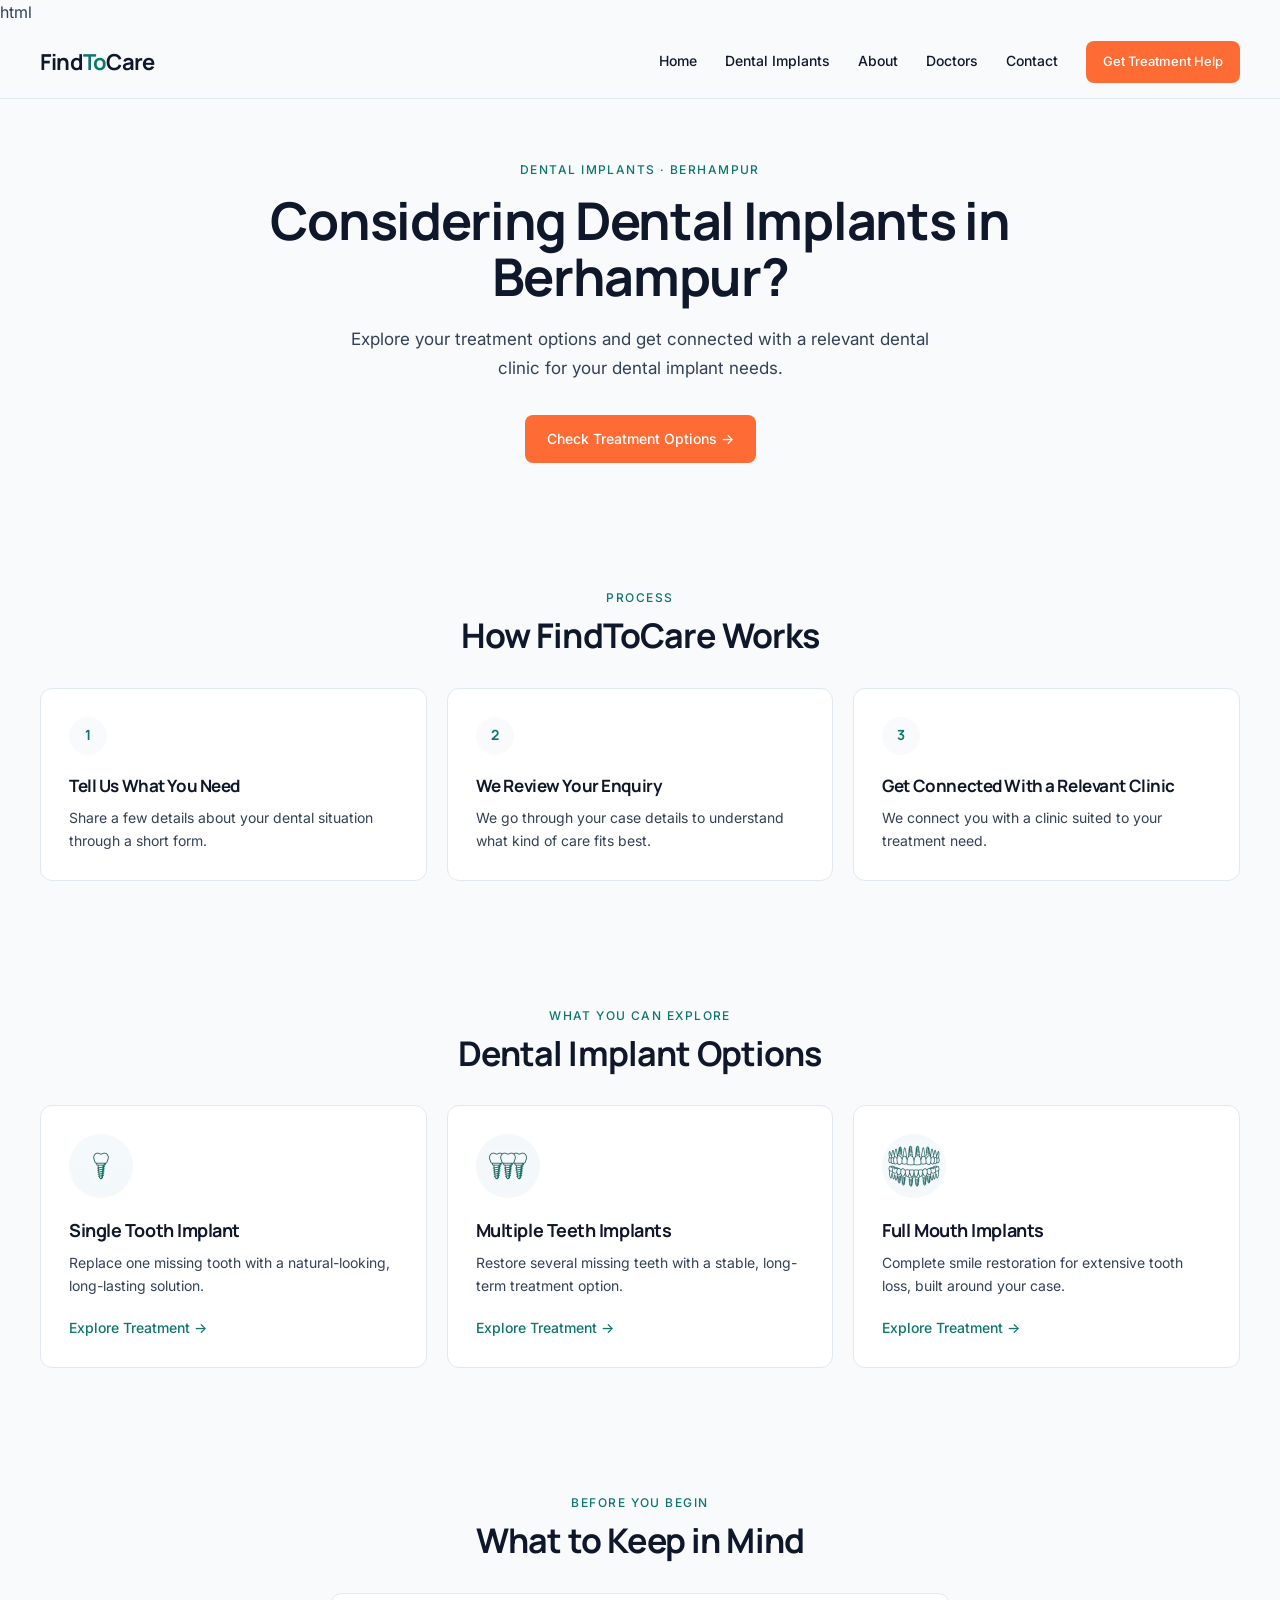
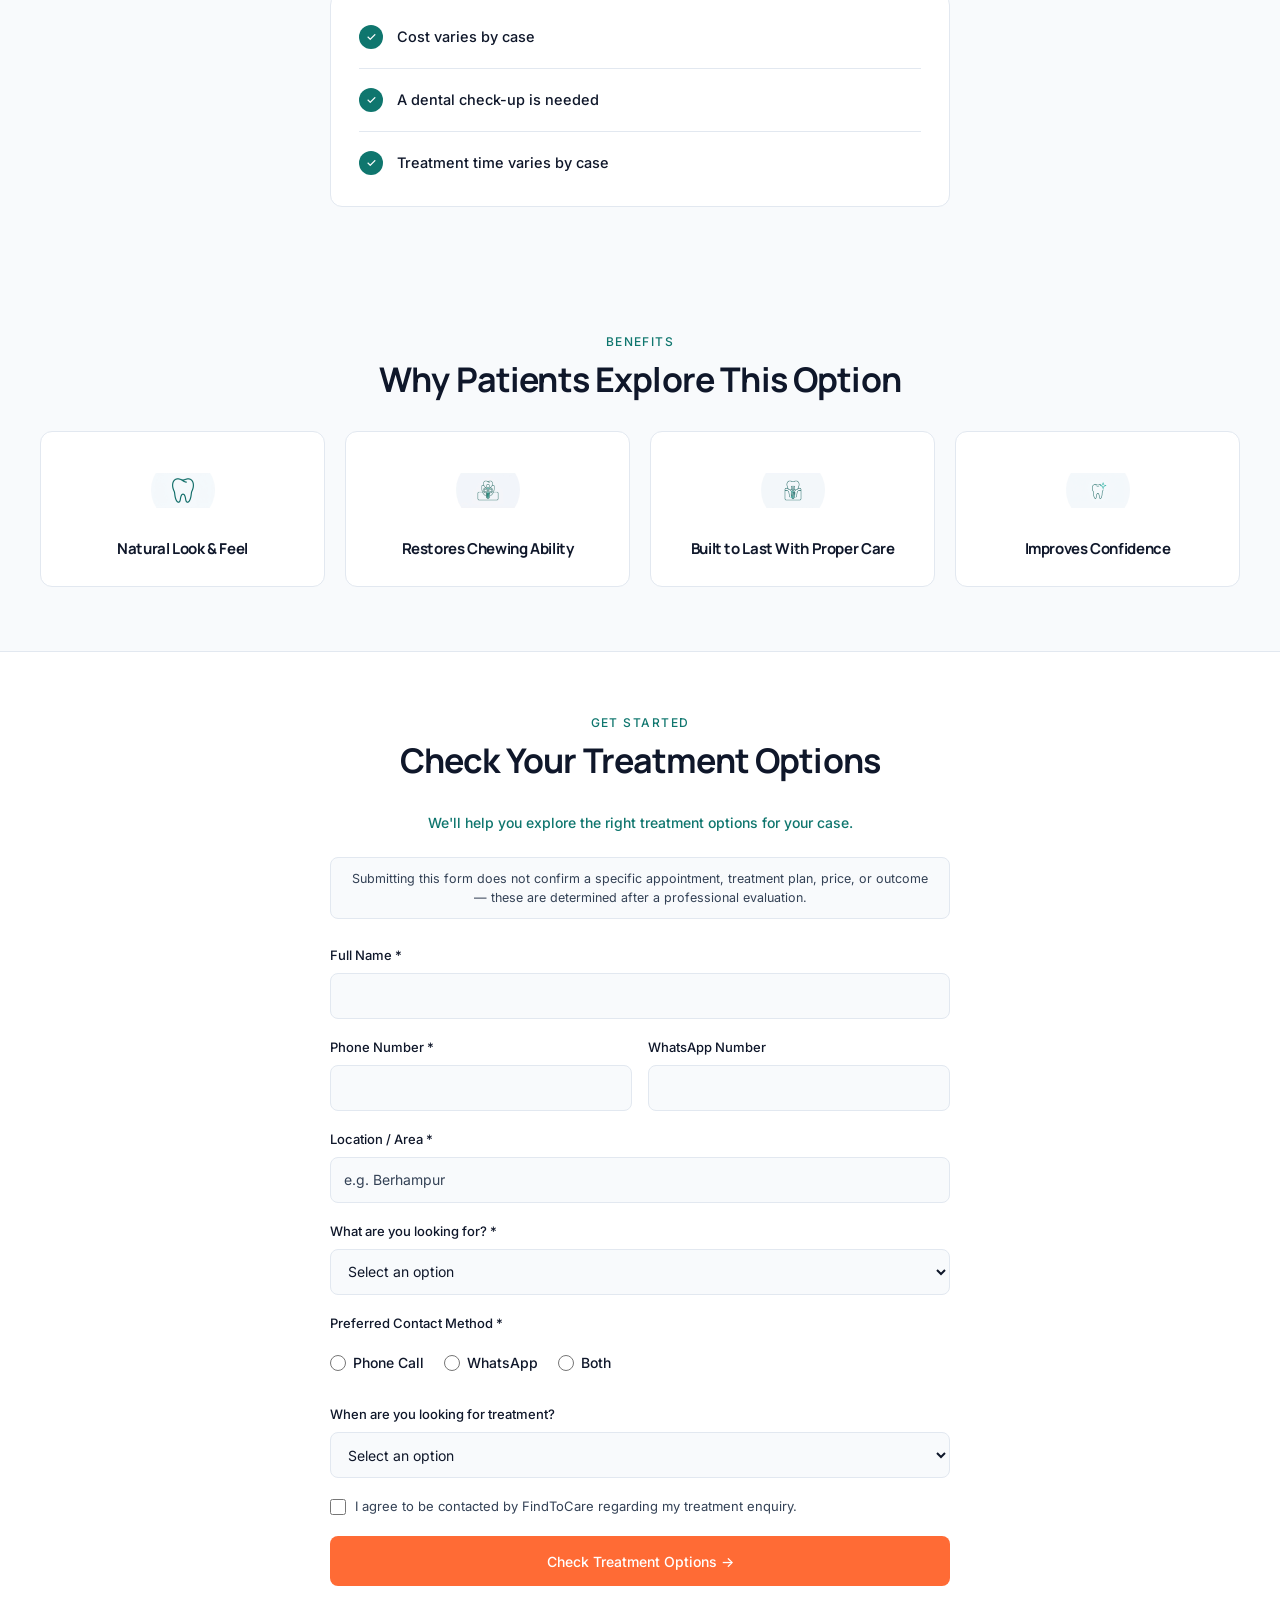
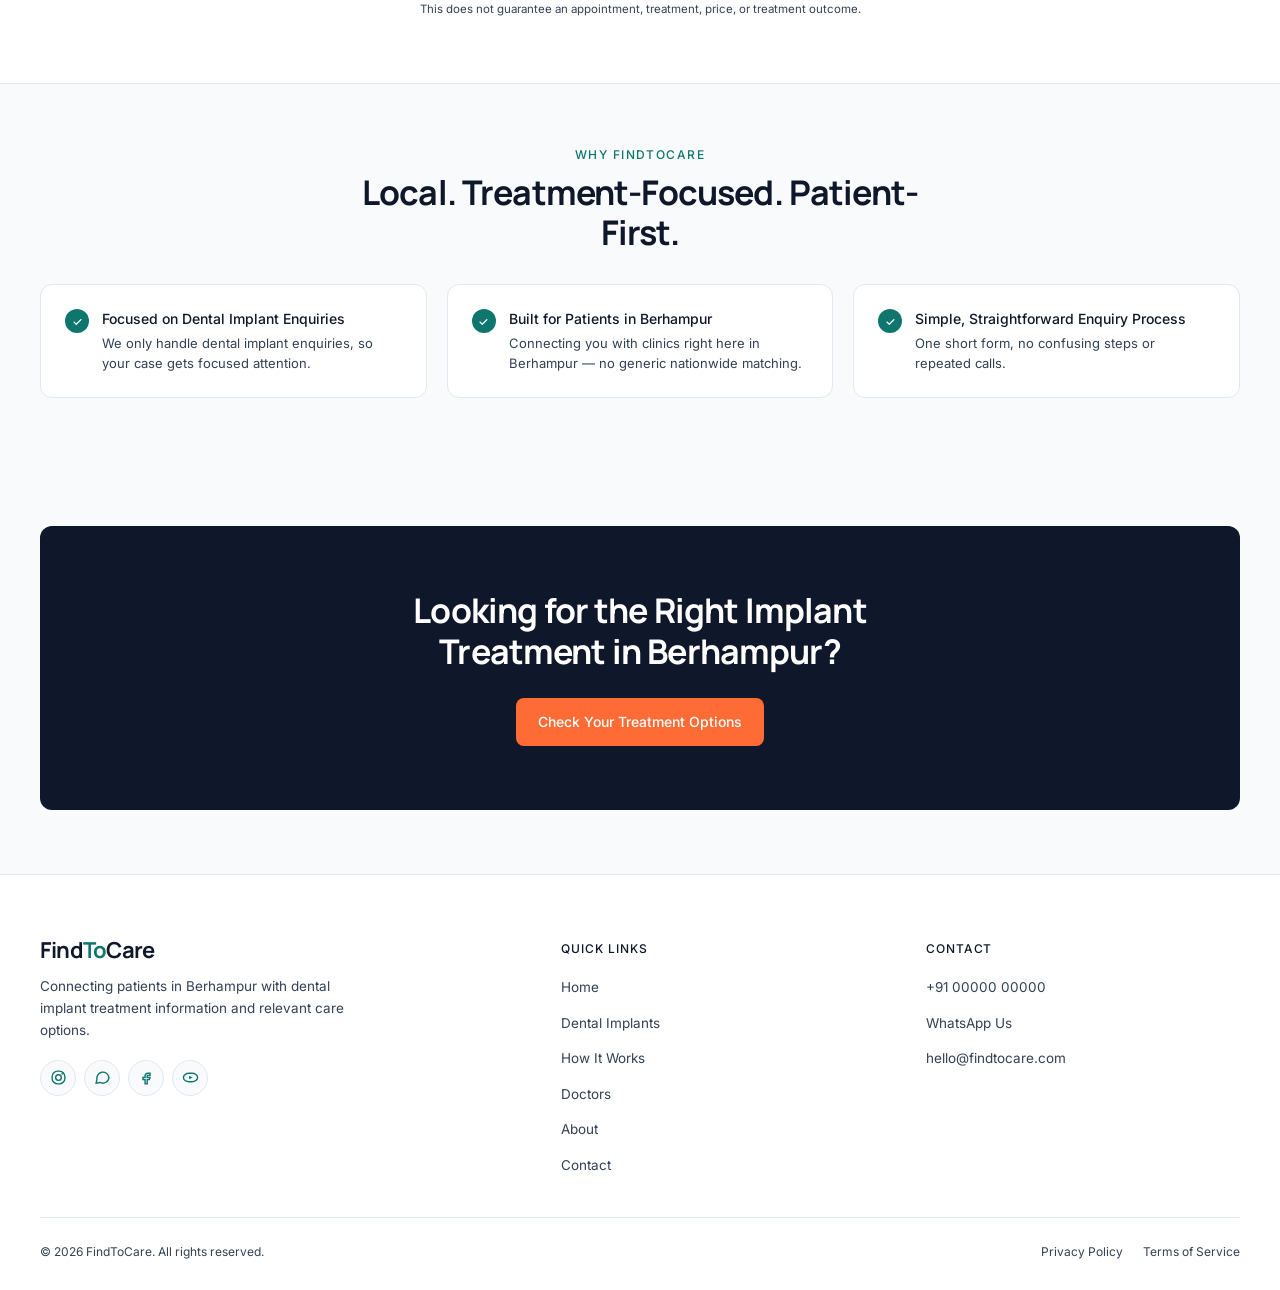
==== index.html @ 29effb02 "Update index.html" ====
html
<!DOCTYPE html>
<html lang="en">

<head>
  <meta charset="UTF-8">
  <meta name="viewport" content="width=device-width, initial-scale=1.0">

  <title>FindToCare — Dental Implants in Berhampur</title>

  <meta
    name="description"
    content="Explore dental implant treatment options in Berhampur and get connected with relevant dental care options."
  >

  <link rel="preconnect" href="https://fonts.googleapis.com">
  <link rel="preconnect" href="https://fonts.gstatic.com" crossorigin>

  <link
    href="https://fonts.googleapis.com/css2?family=Manrope:wght@700&family=Inter:wght@400;500&display=swap"
    rel="stylesheet"
  >

  <style>
    /* =========================================================
       FINDTOCARE DESIGN SYSTEM
    ========================================================= */

    :root {
      --brand: #0F766E;
      --navy: #0F172A;
      --bg: #F8FAFC;
      --body: #334155;
      --cta: #FF6B35;
      --cta-dark: #E2551F;
      --accent: #14B8A6;
      --white: #FFFFFF;
      --border: #E2E8F0;

      --font-display: "Manrope", sans-serif;
      --font-body: "Inter", sans-serif;

      --container: 1200px;
      --section-space: 64px;

      --radius-sm: 8px;
      --radius-md: 12px;
    }


    /* =========================================================
       RESET
    ========================================================= */

    *,
    *::before,
    *::after {
      box-sizing: border-box;
      margin: 0;
      padding: 0;
    }

    html {
      scroll-behavior: smooth;
    }

    body {
      min-width: 320px;
      max-width: 100%;
      overflow-x: hidden;

      font-family: var(--font-body);
      font-size: 16px;
      font-weight: 400;
      line-height: 1.6;

      color: var(--body);
      background: var(--bg);

      -webkit-font-smoothing: antialiased;
      text-rendering: optimizeLegibility;
    }

    a {
      color: inherit;
      text-decoration: none;
    }

    button,
    input,
    select {
      font-family: var(--font-body);
    }

    button {
      cursor: pointer;
    }

    img,
    svg {
      display: block;
      max-width: 100%;
    }

    ul {
      list-style: none;
    }


    /* =========================================================
       GLOBAL CONTAINER
    ========================================================= */

    .container {
      width: min(calc(100% - 64px), var(--container));
      margin-inline: auto;
    }


    /* =========================================================
       TYPOGRAPHY
    ========================================================= */

    h1,
    h2,
    h3 {
      font-family: var(--font-display);
      color: var(--navy);
      font-weight: 700;
      letter-spacing: -0.025em;
    }

    h1,
    h2,
    h3,
    p {
      overflow-wrap: break-word;
    }

    .eyebrow {
      display: inline-flex;
      align-items: center;

      font-family: var(--font-body);
      font-size: 12px;
      font-weight: 500;
      line-height: 1.2;

      letter-spacing: 0.12em;
      text-transform: uppercase;

      color: var(--brand);
    }


    /* =========================================================
       BUTTON SYSTEM
    ========================================================= */

    .btn {
      min-height: 48px;

      display: inline-flex;
      align-items: center;
      justify-content: center;
      gap: 8px;

      padding: 0 22px;

      border: 0;
      border-radius: var(--radius-sm);

      color: var(--white);
      background: var(--cta);

      font-family: var(--font-body);
      font-size: 14px;
      font-weight: 500;

      white-space: nowrap;

      transition:
        background-color 0.2s ease,
        transform 0.2s ease;
    }

    .btn-cta {
      color: var(--white);
      background: var(--cta);
    }

    .btn-cta:hover {
      background: var(--cta-dark);
      transform: translateY(-1px);
    }

    .btn-cta:active {
      transform: translateY(0);
    }


    /* =========================================================
       HEADER
    ========================================================= */

    header {
      position: sticky;
      top: 0;
      z-index: 1000;

      background: var(--bg);

      border-bottom: 1px solid var(--border);
    }

    .nav-wrap {
      min-height: 72px;

      display: flex;
      align-items: center;
      justify-content: space-between;
      gap: 28px;
    }


    /* LOGO */

    .logo {
      flex-shrink: 0;

      font-family: var(--font-display);
      font-size: 22px;
      font-weight: 700;
      line-height: 1;

      letter-spacing: -0.035em;
    }

    .logo .find,
    .logo .care {
      color: var(--navy);
    }

    .logo .to {
      color: var(--brand);
    }


    /* DESKTOP NAV */

    .nav-links {
      display: flex;
      align-items: center;
      justify-content: center;
      gap: 28px;

      margin-left: auto;
    }

    .nav-links a {
      position: relative;

      padding: 8px 0;

      color: var(--navy);

      font-size: 14px;
      font-weight: 500;

      transition:
        color 0.2s ease,
        opacity 0.2s ease;
    }

    .nav-links a::after {
      content: "";

      position: absolute;
      left: 0;
      bottom: 2px;

      width: 100%;
      height: 2px;

      background: var(--brand);

      transform: scaleX(0);
      transform-origin: center;

      transition: transform 0.2s ease;
    }

    .nav-links a:hover {
      color: var(--brand);
    }

    .nav-links a:hover::after {
      transform: scaleX(1);
    }


    /* HEADER CTA */

    .nav-cta {
      display: flex;
      align-items: center;
      gap: 10px;

      flex-shrink: 0;
    }

    .nav-cta .btn {
      min-height: 42px;
      padding-inline: 17px;

      font-size: 13px;
    }


    /* HAMBURGER */

    .hamburger {
      display: none;

      width: 42px;
      height: 42px;

      align-items: center;
      justify-content: center;
      flex-direction: column;
      gap: 5px;

      border: 1px solid var(--border);
      border-radius: var(--radius-sm);

      background: var(--white);
    }

    .hamburger span {
      width: 19px;
      height: 2px;

      background: var(--navy);

      transition:
        transform 0.2s ease,
        opacity 0.2s ease;
    }

    .hamburger.active span:nth-child(1) {
      transform: translateY(7px) rotate(45deg);
    }

    .hamburger.active span:nth-child(2) {
      opacity: 0;
    }

    .hamburger.active span:nth-child(3) {
      transform: translateY(-7px) rotate(-45deg);
    }


    /* MOBILE MENU */

    .mobile-menu {
      display: none;

      border-top: 1px solid var(--border);

      background: var(--bg);
    }

    .mobile-menu-inner {
      width: min(calc(100% - 32px), var(--container));
      margin-inline: auto;

      padding: 10px 0 18px;
    }

    .mobile-menu a {
      display: block;

      padding: 12px 0;

      color: var(--navy);

      font-size: 15px;
      font-weight: 500;
    }

    .mobile-menu a:hover {
      color: var(--brand);
    }

    .mobile-cta {
      margin-top: 8px;

      display: flex !important;
      align-items: center;
      justify-content: center;

      min-height: 46px;

      padding: 0 16px !important;

      border-radius: var(--radius-sm);

      color: var(--white) !important;
      background: var(--cta);
    }

    .mobile-menu.open {
      display: block;
    }


    /* =========================================================
       HERO
    ========================================================= */

    .hero {
      padding: 64px 0;

      text-align: center;
    }

    .hero-content {
      max-width: 760px;
      margin-inline: auto;
    }

    .hero-content h1 {
      max-width: 760px;
      margin: 16px auto 20px;

      font-size: clamp(36px, 5vw, 52px);
      line-height: 1.08;
    }

    .hero-content p {
      max-width: 610px;
      margin: 0 auto 32px;

      font-size: 17px;
      font-weight: 400;
      line-height: 1.7;

      color: var(--body);
    }

    .hero-actions {
      display: flex;
      align-items: center;
      justify-content: center;
    }


    /* =========================================================
       SECTIONS
    ========================================================= */

    section {
      padding: var(--section-space) 0;
    }

    .section-head {
      max-width: 620px;
      margin: 0 auto 32px;

      text-align: center;
    }

    .section-head h2 {
      margin-top: 10px;

      font-size: clamp(27px, 3vw, 34px);
      line-height: 1.18;
    }

    .section-head p {
      margin-top: 12px;

      font-size: 15.5px;
      font-weight: 400;
      color: var(--body);
    }


    /* =========================================================
       HOW IT WORKS
    ========================================================= */

    .steps {
      display: grid;
      grid-template-columns: repeat(3, minmax(0, 1fr));
      gap: 20px;
    }

    .step-card {
      min-width: 0;

      padding: 28px;

      background: var(--white);

      border: 1px solid var(--border);
      border-radius: var(--radius-md);
    }

    .step-num {
      width: 38px;
      height: 38px;

      display: flex;
      align-items: center;
      justify-content: center;

      margin-bottom: 20px;

      border-radius: 50%;

      color: var(--brand);
      background: var(--bg);

      font-family: var(--font-display);
      font-size: 14px;
      font-weight: 700;
    }

    .step-card h3 {
      margin-bottom: 8px;

      font-size: 17px;
      line-height: 1.35;
    }

    .step-card p {
      font-size: 14px;
      font-weight: 400;
      line-height: 1.65;
    }


    /* =========================================================
       DENTAL IMPLANT OPTIONS
       IMAGE ITSELF CONTAINS ITS OWN BACKGROUND
    ========================================================= */

    .cards {
      display: grid;
      grid-template-columns: repeat(3, minmax(0, 1fr));
      gap: 20px;
    }

    .card {
      min-width: 0;

      display: flex;
      flex-direction: column;

      padding: 28px;

      background: var(--white);

      border: 1px solid var(--border);
      border-radius: var(--radius-md);

      transition:
        border-color 0.2s ease,
        transform 0.2s ease;
    }

    .card:hover {
      border-color: var(--brand);
      transform: translateY(-2px);
    }

    .card-icon {
      width: 64px;
      height: 64px;

      display: flex;
      align-items: center;
      justify-content: flex-start;

      margin-bottom: 20px;

      background: transparent;
      border: 0;
      border-radius: 50%;
    }

    .card-icon img {
      width: 64px;
      height: 64px;

      object-fit: contain;
      border-radius: 50%;
    }

    .card h3 {
      margin-bottom: 8px;

      font-size: 18px;
      line-height: 1.35;
    }

    .card p {
      margin-bottom: 20px;

      font-size: 14px;
      font-weight: 400;
      line-height: 1.65;
    }

    .card a {
      margin-top: auto;

      display: inline-flex;
      align-items: center;
      gap: 6px;

      width: fit-content;

      color: var(--brand);

      font-size: 14px;
      font-weight: 500;
    }

    .card a:hover {
      text-decoration: underline;
      text-underline-offset: 3px;
    }


    /* =========================================================
       KEEP IN MIND
    ========================================================= */

    .keep-box {
      max-width: 620px;
      margin-inline: auto;

      padding: 12px 28px;

      background: var(--white);

      border: 1px solid var(--border);
      border-radius: var(--radius-md);
    }

    .keep-item {
      display: flex;
      align-items: center;
      gap: 14px;

      padding: 19px 0;

      border-bottom: 1px solid var(--border);
    }

    .keep-item:last-child {
      border-bottom: 0;
    }

    .keep-check {
      width: 24px;
      height: 24px;

      flex: 0 0 24px;

      display: flex;
      align-items: center;
      justify-content: center;

      border-radius: 50%;

      color: var(--white);
      background: var(--brand);

      font-size: 12px;
      font-weight: 500;
    }

    .keep-item p {
      color: var(--navy);

      font-size: 14.5px;
      font-weight: 500;
    }


    /* =========================================================
       WHY PATIENTS
       IMAGE ITSELF CONTAINS ITS OWN BACKGROUND
    ========================================================= */

    .why-grid {
      display: grid;
      grid-template-columns: repeat(4, minmax(0, 1fr));
      gap: 20px;
    }

    .why-item {
      min-width: 0;

      padding: 26px 18px;

      text-align: center;

      background: var(--white);

      border: 1px solid var(--border);
      border-radius: var(--radius-md);
    }

    .why-icon {
      width: 64px;
      height: 64px;

      display: flex;
      align-items: center;
      justify-content: center;

      margin: 0 auto 16px;

      background: transparent;
      border: 0;
      border-radius: 50%;
    }

    .why-icon img {
      width: 64px;
      height: 64px;

      object-fit: contain;
      border-radius: 50%;
    }

    .why-item h3 {
      font-size: 15px;
      line-height: 1.45;
    }


    /* =========================================================
       FORM
    ========================================================= */

    .form-section {
      margin-top: 0;

      background: var(--white);

      border-top: 1px solid var(--border);
      border-bottom: 1px solid var(--border);

      scroll-margin-top: 90px;
    }

    .form-section:target {
      border-top-color: var(--accent);
      border-bottom-color: var(--accent);
    }

    .form-wrap {
      max-width: 620px;
      margin-inline: auto;
    }

    .form-note {
      margin-bottom: 22px;

      text-align: center;

      color: var(--brand);

      font-size: 14px;
      font-weight: 500;
    }

    .disclaimer-top {
      margin-bottom: 26px;
      padding: 11px 15px;

      text-align: center;

      color: var(--body);
      background: var(--bg);

      border: 1px solid var(--border);
      border-radius: var(--radius-sm);

      font-size: 12.5px;
      font-weight: 400;
      line-height: 1.55;
    }

    form {
      display: grid;
      grid-template-columns: repeat(2, minmax(0, 1fr));
      gap: 18px 16px;
    }

    .field {
      min-width: 0;

      display: flex;
      flex-direction: column;
      gap: 7px;
    }

    .field.full {
      grid-column: 1 / -1;
    }

    label {
      color: var(--navy);

      font-size: 13px;
      font-weight: 500;
    }

    input,
    select {
      width: 100%;
      min-height: 46px;

      padding: 10px 13px;

      color: var(--navy);
      background: var(--bg);

      border: 1px solid var(--border);
      border-radius: var(--radius-sm);

      outline: none;

      font-size: 14px;
      font-weight: 400;

      transition:
        border-color 0.2s ease,
        background-color 0.2s ease;
    }

    input::placeholder {
      color: var(--body);
    }

    input:focus,
    select:focus {
      border-color: var(--brand);
      background: var(--white);
    }

    .radio-group {
      display: flex;
      align-items: center;
      flex-wrap: wrap;
      gap: 14px 20px;
      min-height: 46px;
    }

    .radio-option {
      display: inline-flex;
      align-items: center;
      gap: 7px;

      color: var(--navy);

      font-size: 14px;
      font-weight: 500;
    }

    .radio-option input {
      width: 16px;
      min-height: 16px;
      height: 16px;

      padding: 0;

      accent-color: var(--brand);
    }

    .consent-row {
      display: flex;
      flex-direction: row;
      align-items: flex-start;
      gap: 9px;

      color: var(--body);

      font-size: 13px;
      font-weight: 400;
      line-height: 1.55;
    }

    .consent-row input {
      width: 16px;
      min-height: 16px;
      height: 16px;

      flex: 0 0 16px;

      margin-top: 3px;
      padding: 0;

      accent-color: var(--brand);
    }

    .submit-btn {
      width: 100%;
      min-height: 50px;

      margin-top: 2px;
    }

    .disclaimer-bottom {
      margin-top: 15px;

      text-align: center;

      color: var(--body);

      font-size: 11.5px;
      font-weight: 400;
      line-height: 1.5;
    }


    /* =========================================================
       TRUST SECTION
    ========================================================= */

    .trust {
      background: var(--bg);
    }

    .trust-grid {
      display: grid;
      grid-template-columns: repeat(3, minmax(0, 1fr));
      gap: 20px;
    }

    .trust-item {
      min-width: 0;

      display: flex;
      align-items: flex-start;
      gap: 13px;

      padding: 24px;

      background: var(--white);

      border: 1px solid var(--border);
      border-radius: var(--radius-md);
    }

    .trust-item .keep-check {
      flex: 0 0 24px;
    }

    .trust-item p {
      margin-bottom: 4px;

      color: var(--navy);

      font-size: 14px;
      font-weight: 500;
      line-height: 1.4;
    }

    .trust-desc {
      display: block;

      color: var(--body);

      font-size: 13px;
      font-weight: 400;
      line-height: 1.55;
    }


    /* =========================================================
       FINAL CTA
    ========================================================= */

    .final-cta {
      width: 100%;

      padding: 64px 30px;

      text-align: center;

      background: var(--navy);

      border-radius: var(--radius-md);
    }

    .final-cta h2 {
      max-width: 540px;
      margin: 0 auto 26px;

      color: var(--white);

      font-size: clamp(27px, 3vw, 34px);
      line-height: 1.2;
    }


    /* =========================================================
       FOOTER
    ========================================================= */

    footer {
      padding: 64px 0 28px;

      background: var(--white);

      border-top: 1px solid var(--border);
    }

    .footer-grid {
      display: grid;
      grid-template-columns: 1.5fr 1fr 1fr;
      gap: 50px;

      padding-bottom: 40px;
    }

    .footer-tagline {
      max-width: 310px;
      margin-top: 14px;

      color: var(--body);

      font-size: 13.5px;
      font-weight: 400;
      line-height: 1.65;
    }

    .footer-col h4 {
      margin-bottom: 16px;

      color: var(--navy);

      font-family: var(--font-body);
      font-size: 12px;
      font-weight: 500;

      letter-spacing: 0.08em;
      text-transform: uppercase;
    }

    .footer-col ul {
      display: flex;
      flex-direction: column;
      gap: 10px;
    }

    .footer-col a {
      color: var(--body);

      font-size: 13.5px;
      font-weight: 400;

      transition: color 0.2s ease;
    }

    .footer-col a:hover {
      color: var(--brand);
    }


    /* SOCIAL */

    .socials {
      display: flex;
      align-items: center;
      gap: 8px;

      margin-top: 18px;
    }

    .social-icon {
      width: 36px;
      height: 36px;

      display: flex;
      align-items: center;
      justify-content: center;

      color: var(--brand);
      background: var(--bg);

      border: 1px solid var(--border);
      border-radius: 50%;

      transition:
        background-color 0.2s ease,
        border-color 0.2s ease;
    }

    .social-icon:hover {
      color: var(--brand);
      background: var(--white);
      border-color: var(--brand);
    }


    /* FOOTER BOTTOM */

    .footer-bottom {
      display: flex;
      align-items: center;
      justify-content: space-between;
      gap: 18px;

      padding-top: 24px;

      border-top: 1px solid var(--border);

      color: var(--body);

      font-size: 12px;
      font-weight: 400;
    }

    .footer-bottom-links {
      display: flex;
      align-items: center;
      flex-wrap: wrap;
      gap: 20px;
    }

    .footer-bottom-links a {
      color: var(--body);
      font-weight: 400;
    }

    .footer-bottom-links a:hover {
      color: var(--brand);
    }


    /* =========================================================
       TABLET
    ========================================================= */

    @media (max-width: 980px) {

      .nav-links {
        gap: 18px;
      }

      .nav-cta .btn {
        padding-inline: 14px;
      }

      .why-grid {
        grid-template-columns: repeat(2, minmax(0, 1fr));
      }

      .footer-grid {
        gap: 32px;
      }
    }


    /* =========================================================
       MOBILE
    ========================================================= */

    @media (max-width: 767px) {

      :root {
        --section-space: 40px;
      }

      .container {
        width: min(calc(100% - 32px), var(--container));
      }


      /* HEADER */

      .nav-wrap {
        min-height: 66px;
        gap: 12px;
      }

      .nav-links {
        display: none;
      }

      .nav-cta {
        margin-left: auto;
      }

      .nav-cta .btn {
        min-height: 40px;
        padding-inline: 13px;

        font-size: 12px;
      }

      .hamburger {
        display: flex;
      }


      /* HERO */

      .hero {
        padding: 40px 0;
      }

      .hero-content {
        max-width: 650px;
      }

      .hero-content h1 {
        font-size: 38px;
      }

      .hero-content p {
        font-size: 16px;
        font-weight: 400;
        line-height: 1.65;
      }


      /* GRID */

      .steps,
      .cards,
      .trust-grid {
        grid-template-columns: 1fr;
      }

      .why-grid {
        grid-template-columns: repeat(2, minmax(0, 1fr));
        gap: 14px;
      }


      /* FOOTER */

      .footer-grid {
        grid-template-columns: 1fr;
        gap: 32px;
        padding-bottom: 36px;
      }

      .footer-tagline {
        max-width: 380px;
      }
    }


    /* =========================================================
       SMALL MOBILE
    ========================================================= */

    @media (max-width: 560px) {

      /* HEADER */

      .nav-wrap {
        min-height: 62px;
      }

      .logo {
        font-size: 20px;
      }

      .nav-cta {
        gap: 7px;
      }

      .nav-cta .btn {
        min-height: 38px;
        padding-inline: 10px;

        font-size: 11.5px;
      }

      .hamburger {
        width: 40px;
        height: 40px;
      }


      /* HERO */

      .eyebrow {
        font-size: 11px;
        letter-spacing: 0.10em;
      }

      .hero-content h1 {
        margin-top: 13px;
        margin-bottom: 17px;

        font-size: 31px;
        line-height: 1.12;
      }

      .hero-content p {
        margin-bottom: 26px;

        font-size: 15px;
        font-weight: 400;
        line-height: 1.65;
      }

      .hero-actions .btn {
        width: 100%;
      }


      /* SECTION HEAD */

      .section-head {
        margin-bottom: 28px;
      }

      .section-head h2 {
        font-size: 27px;
      }

      .section-head p {
        font-size: 14.5px;
        font-weight: 400;
      }


      /* CARDS */

      .step-card,
      .card {
        padding: 24px;
      }

      .card-icon {
        width: 60px;
        height: 60px;
      }

      .card-icon img {
        width: 60px;
        height: 60px;
      }


      /* KEEP */

      .keep-box {
        padding: 8px 20px;
      }

      .keep-item {
        padding: 17px 0;
      }

      .keep-item p {
        font-size: 14px;
      }


      /* WHY */

      .why-item {
        padding: 20px 10px;
      }

      .why-icon {
        width: 58px;
        height: 58px;
        margin-bottom: 13px;
      }

      .why-icon img {
        width: 58px;
        height: 58px;
      }

      .why-item h3 {
        font-size: 13px;
      }


      /* FORM */

      form {
        grid-template-columns: 1fr;
        gap: 16px;
      }

      .field.full {
        grid-column: auto;
      }

      .radio-group {
        gap: 12px 16px;
      }


      /* TRUST */

      .trust-item {
        padding: 21px;
      }


      /* CTA */

      .final-cta {
        padding: 40px 20px;
      }

      .final-cta h2 {
        margin-bottom: 23px;
        font-size: 27px;
      }

      .final-cta .btn {
        width: 100%;
      }


      /* FOOTER */

      footer {
        padding: 40px 0 24px;
      }

      .footer-bottom {
        flex-direction: column;
        justify-content: center;

        text-align: center;
      }

      .footer-bottom-links {
        justify-content: center;
        gap: 14px 18px;
      }
    }


    /* =========================================================
       EXTRA SMALL PHONES
    ========================================================= */

    @media (max-width: 380px) {

      .logo {
        font-size: 18px;
      }

      .nav-cta .btn {
        padding-inline: 8px;
        font-size: 10.5px;
      }

      .hamburger {
        width: 38px;
        height: 38px;
      }

      .hero-content h1 {
        font-size: 28px;
      }

      .why-grid {
        gap: 9px;
      }

      .why-item {
        padding-inline: 7px;
      }

      .why-item h3 {
        font-size: 12.5px;
      }
    }


    /* =========================================================
       REDUCED MOTION
    ========================================================= */

    @media (prefers-reduced-motion: reduce) {

      html {
        scroll-behavior: auto;
      }

      *,
      *::before,
      *::after {
        transition: none !important;
        animation: none !important;
      }
    }
  </style>
</head>


<body>

  <!-- =======================================================
       HEADER
  ======================================================== -->

  <header>

    <div class="container nav-wrap">

      <a
        href="index.html"
        class="logo"
        aria-label="FindToCare Home"
      >
        <span class="find">Find</span><span class="to">To</span><span class="care">Care</span>
      </a>


      <nav
        class="nav-links"
        aria-label="Main navigation"
      >

        <a href="index.html">Home</a>

        <a href="dental-implants.html">Dental Implants</a>

        <a href="about.html">About</a>

        <a href="doctors.html">Doctors</a>

        <a href="contact.html">Contact</a>

      </nav>


      <div class="nav-cta">

        <a
          href="#form"
          class="btn btn-cta"
        >
          Get Treatment Help
        </a>

        <button
          class="hamburger"
          id="hamburgerBtn"
          type="button"
          aria-label="Open menu"
          aria-expanded="false"
          aria-controls="mobileMenu"
        >
          <span></span>
          <span></span>
          <span></span>
        </button>

      </div>

    </div>


    <div
      class="mobile-menu"
      id="mobileMenu"
    >

      <div class="mobile-menu-inner">

        <a href="index.html">Home</a>

        <a href="dental-implants.html">Dental Implants</a>

        <a href="about.html">About</a>

        <a href="doctors.html">Doctors</a>

        <a href="contact.html">Contact</a>

        <a
          href="#form"
          class="mobile-cta"
        >
          Get Treatment Help
        </a>

      </div>

    </div>

  </header>


  <!-- =======================================================
       MAIN
  ======================================================== -->

  <main>


    <!-- =====================================================
         HERO
    ====================================================== -->

    <section
      class="hero"
      id="home"
    >

      <div class="container hero-content">

        <span class="eyebrow">
          Dental Implants · Berhampur
        </span>

        <h1>
          Considering Dental Implants in Berhampur?
        </h1>

        <p>
          Explore your treatment options and get connected with a relevant dental clinic for your dental implant needs.
        </p>

        <div class="hero-actions">

          <a
            href="#form"
            class="btn btn-cta"
          >
            Check Treatment Options →
          </a>

        </div>

      </div>

    </section>


    <!-- =====================================================
         HOW IT WORKS
    ====================================================== -->

    <section id="how-it-works">

      <div class="container">

        <div class="section-head">

          <span class="eyebrow">
            Process
          </span>

          <h2>
            How FindToCare Works
          </h2>

        </div>


        <div class="steps">

          <div class="step-card">

            <div class="step-num">1</div>

            <h3>
              Tell Us What You Need
            </h3>

            <p>
              Share a few details about your dental situation through a short form.
            </p>

          </div>


          <div class="step-card">

            <div class="step-num">2</div>

            <h3>
              We Review Your Enquiry
            </h3>

            <p>
              We go through your case details to understand what kind of care fits best.
            </p>

          </div>


          <div class="step-card">

            <div class="step-num">3</div>

            <h3>
              Get Connected With a Relevant Clinic
            </h3>

            <p>
              We connect you with a clinic suited to your treatment need.
            </p>

          </div>

        </div>

      </div>

    </section>


    <!-- =====================================================
         DENTAL IMPLANT OPTIONS
    ====================================================== -->

    <section id="implants">

      <div class="container">

        <div class="section-head">

          <span class="eyebrow">
            What You Can Explore
          </span>

          <h2>
            Dental Implant Options
          </h2>

        </div>


        <div class="cards">

          <div class="card">

            <div class="card-icon">

              <img
                src="single-tooth.png"
                alt="Single Tooth Implant"
                width="64"
                height="64"
              >

            </div>

            <h3>
              Single Tooth Implant
            </h3>

            <p>
              Replace one missing tooth with a natural-looking, long-lasting solution.
            </p>

            <a href="dental-implants.html#single-tooth">
              Explore Treatment →
            </a>

          </div>


          <div class="card">

            <div class="card-icon">

              <img
                src="multiple-teeth.png"
                alt="Multiple Teeth Implants"
                width="64"
                height="64"
              >

            </div>

            <h3>
              Multiple Teeth Implants
            </h3>

            <p>
              Restore several missing teeth with a stable, long-term treatment option.
            </p>

            <a href="dental-implants.html#multiple-teeth">
              Explore Treatment →
            </a>

          </div>


          <div class="card">

            <div class="card-icon">

              <img
                src="full-mouth.png"
                alt="Full Mouth Implants"
                width="64"
                height="64"
              >

            </div>

            <h3>
              Full Mouth Implants
            </h3>

            <p>
              Complete smile restoration for extensive tooth loss, built around your case.
            </p>

            <a href="dental-implants.html#full-mouth">
              Explore Treatment →
            </a>

          </div>

        </div>

      </div>

    </section>


    <!-- =====================================================
         KEEP IN MIND
    ====================================================== -->

    <section>

      <div class="container">

        <div class="section-head">

          <span class="eyebrow">
            Before You Begin
          </span>

          <h2>
            What to Keep in Mind
          </h2>

        </div>


        <div class="keep-box">

          <div class="keep-item">

            <div class="keep-check">✓</div>

            <p>
              Cost varies by case
            </p>

          </div>


          <div class="keep-item">

            <div class="keep-check">✓</div>

            <p>
              A dental check-up is needed
            </p>

          </div>


          <div class="keep-item">

            <div class="keep-check">✓</div>

            <p>
              Treatment time varies by case
            </p>

          </div>

        </div>

      </div>

    </section>


    <!-- =====================================================
         WHY PATIENTS
    ====================================================== -->

    <section>

      <div class="container">

        <div class="section-head">

          <span class="eyebrow">
            Benefits
          </span>

          <h2>
            Why Patients Explore This Option
          </h2>

        </div>


        <div class="why-grid">

          <div class="why-item">

            <div class="why-icon">

              <img
                src="natural-look-feel.png"
                alt="Natural Look and Feel"
                width="64"
                height="64"
              >

            </div>

            <h3>
              Natural Look & Feel
            </h3>

          </div>


          <div class="why-item">

            <div class="why-icon">

              <img
                src="restores-chewing-ability.png"
                alt="Restores Chewing Ability"
                width="64"
                height="64"
              >

            </div>

            <h3>
              Restores Chewing Ability
            </h3>

          </div>


          <div class="why-item">

            <div class="why-icon">

              <img
                src="built-to-last.png"
                alt="Built to Last With Proper Care"
                width="64"
                height="64"
              >

            </div>

            <h3>
              Built to Last With Proper Care
            </h3>

          </div>


          <div class="why-item">

            <div class="why-icon">

              <img
                src="improves-confidence.png"
                alt="Improves Confidence"
                width="64"
                height="64"
              >

            </div>

            <h3>
              Improves Confidence
            </h3>

          </div>

        </div>

      </div>

    </section>


    <!-- =====================================================
         FORM
    ====================================================== -->

    <section
      class="form-section"
      id="form"
    >

      <div class="container">

        <div class="section-head">

          <span class="eyebrow">
            Get Started
          </span>

          <h2>
            Check Your Treatment Options
          </h2>

        </div>


        <div class="form-wrap">

          <p class="form-note">
            We'll help you explore the right treatment options for your case.
          </p>


          <p class="disclaimer-top">
            Submitting this form does not confirm a specific appointment, treatment plan, price, or outcome — these are determined after a professional evaluation.
          </p>


          <form>

            <div class="field full">

              <label for="name">
                Full Name *
              </label>

              <input
                type="text"
                id="name"
                name="name"
                autocomplete="name"
                required
              >

            </div>


            <div class="field">

              <label for="phone">
                Phone Number *
              </label>

              <input
                type="tel"
                id="phone"
                name="phone"
                autocomplete="tel"
                required
              >

            </div>


            <div class="field">

              <label for="whatsapp">
                WhatsApp Number
              </label>

              <input
                type="tel"
                id="whatsapp"
                name="whatsapp"
              >

            </div>


            <div class="field full">

              <label for="location">
                Location / Area *
              </label>

              <input
                type="text"
                id="location"
                name="location"
                placeholder="e.g. Berhampur"
                required
              >

            </div>


            <div class="field full">

              <label for="need">
                What are you looking for? *
              </label>

              <select
                id="need"
                name="need"
                required
              >

                <option value="">
                  Select an option
                </option>

                <option>
                  Single missing tooth
                </option>

                <option>
                  Multiple missing teeth
                </option>

                <option>
                  Full mouth tooth replacement
                </option>

                <option>
                  Dental implant information
                </option>

                <option>
                  Not sure
                </option>

              </select>

            </div>


            <div class="field full">

              <label>
                Preferred Contact Method *
              </label>

              <div class="radio-group">

                <label class="radio-option">

                  <input
                    type="radio"
                    name="contact"
                    value="Phone Call"
                    required
                  >

                  Phone Call

                </label>


                <label class="radio-option">

                  <input
                    type="radio"
                    name="contact"
                    value="WhatsApp"
                  >

                  WhatsApp

                </label>


                <label class="radio-option">

                  <input
                    type="radio"
                    name="contact"
                    value="Both"
                  >

                  Both

                </label>

              </div>

            </div>


            <div class="field full">

              <label for="timeline">
                When are you looking for treatment?
              </label>

              <select
                id="timeline"
                name="timeline"
              >

                <option value="">
                  Select an option
                </option>

                <option>
                  As soon as possible
                </option>

                <option>
                  Within 1-3 months
                </option>

                <option>
                  Just researching
                </option>

              </select>

            </div>


            <div class="field full">

              <label class="consent-row">

                <input
                  type="checkbox"
                  name="consent"
                  required
                >

                <span>
                  I agree to be contacted by FindToCare regarding my treatment enquiry.
                </span>

              </label>

            </div>


            <div class="field full">

              <button
                type="submit"
                class="btn btn-cta submit-btn"
              >
                Check Treatment Options →
              </button>

            </div>

          </form>


          <p class="disclaimer-bottom">
            This does not guarantee an appointment, treatment, price, or treatment outcome.
          </p>

        </div>

      </div>

    </section>


    <!-- =====================================================
         TRUST
    ====================================================== -->

    <section class="trust">

      <div class="container">

        <div class="section-head">

          <span class="eyebrow">
            Why FindToCare
          </span>

          <h2>
            Local. Treatment-Focused. Patient-First.
          </h2>

        </div>


        <div class="trust-grid">

          <div class="trust-item">

            <div class="keep-check">
              ✓
            </div>

            <div>

              <p>
                Focused on Dental Implant Enquiries
              </p>

              <span class="trust-desc">
                We only handle dental implant enquiries, so your case gets focused attention.
              </span>

            </div>

          </div>


          <div class="trust-item">

            <div class="keep-check">
              ✓
            </div>

            <div>

              <p>
                Built for Patients in Berhampur
              </p>

              <span class="trust-desc">
                Connecting you with clinics right here in Berhampur — no generic nationwide matching.
              </span>

            </div>

          </div>


          <div class="trust-item">

            <div class="keep-check">
              ✓
            </div>

            <div>

              <p>
                Simple, Straightforward Enquiry Process
              </p>

              <span class="trust-desc">
                One short form, no confusing steps or repeated calls.
              </span>

            </div>

          </div>

        </div>

      </div>

    </section>


    <!-- =====================================================
         FINAL CTA
    ====================================================== -->

    <section>

      <div class="container">

        <div class="final-cta">

          <h2>
            Looking for the Right Implant Treatment in Berhampur?
          </h2>

          <a
            href="#form"
            class="btn btn-cta"
          >
            Check Your Treatment Options
          </a>

        </div>

      </div>

    </section>

  </main>


  <!-- =======================================================
       FOOTER
  ======================================================== -->

  <footer>

    <div class="container">

      <div class="footer-grid">

        <div>

          <a
            href="index.html"
            class="logo"
            aria-label="FindToCare Home"
          >
            <span class="find">Find</span><span class="to">To</span><span class="care">Care</span>
          </a>

          <p class="footer-tagline">
            Connecting patients in Berhampur with dental implant treatment information and relevant care options.
          </p>


          <div class="socials">

            <!-- Instagram -->

            <a
              class="social-icon"
              href="#"
              aria-label="Instagram"
            >

              <svg
                width="17"
                height="17"
                viewBox="0 0 24 24"
                fill="none"
                stroke="currentColor"
                stroke-width="2"
              >

                <rect
                  x="3"
                  y="3"
                  width="18"
                  height="18"
                  rx="8"
                />

                <circle
                  cx="12"
                  cy="12"
                  r="4"
                />

                <circle
                  cx="17.5"
                  cy="6.5"
                  r="0.5"
                  fill="currentColor"
                />

              </svg>

            </a>


            <!-- WhatsApp -->

            <a
              class="social-icon"
              href="#"
              aria-label="WhatsApp"
            >

              <svg
                width="17"
                height="17"
                viewBox="0 0 24 24"
                fill="none"
                stroke="currentColor"
                stroke-width="2"
              >

                <path
                  d="M21 11.5a8.5 8.5 0 01-12.4 7.5L3 20l1.1-5.4A8.5 8.5 0 1121 11.5z"
                />

              </svg>

            </a>


            <!-- Facebook -->

            <a
              class="social-icon"
              href="#"
              aria-label="Facebook"
            >

              <svg
                width="17"
                height="17"
                viewBox="0 0 24 24"
                fill="none"
                stroke="currentColor"
                stroke-width="2"
              >

                <path
                  d="M14 9h3V6h-3a4 4 0 00-4 4v2H7v3h3v6h3v-6h3l1-3h-4v-2a1 1 0 011-1z"
                />

              </svg>

            </a>


            <!-- YouTube -->

            <a
              class="social-icon"
              href="#"
              aria-label="YouTube"
            >

              <svg
                width="17"
                height="17"
                viewBox="0 0 24 24"
                fill="none"
                stroke="currentColor"
                stroke-width="2"
              >

                <rect
                  x="2"
                  y="6"
                  width="20"
                  height="12"
                  rx="8"
                />

                <path
                  d="M10 9.5l5 2.5-5 2.5z"
                  fill="currentColor"
                  stroke="none"
                />

              </svg>

            </a>

          </div>

        </div>


        <div class="footer-col">

          <h4>
            Quick Links
          </h4>

          <ul>

            <li>
              <a href="index.html">Home</a>
            </li>

            <li>
              <a href="dental-implants.html">Dental Implants</a>
            </li>

            <li>
              <a href="#how-it-works">How It Works</a>
            </li>

            <li>
              <a href="doctors.html">Doctors</a>
            </li>

            <li>
              <a href="about.html">About</a>
            </li>

            <li>
              <a href="contact.html">Contact</a>
            </li>

          </ul>

        </div>


        <div class="footer-col">

          <h4>
            Contact
          </h4>

          <ul>

            <li>
              <a href="tel:+910000000000">
                +91 00000 00000
              </a>
            </li>

            <li>
              <a href="https://wa.me/910000000000">
                WhatsApp Us
              </a>
            </li>

            <li>
              <a href="mailto:hello@findtocare.com">
                hello@findtocare.com
              </a>
            </li>

          </ul>

        </div>

      </div>


      <div class="footer-bottom">

        <span>
          © 2026 FindToCare. All rights reserved.
        </span>

        <div class="footer-bottom-links">

          <a href="privacy-policy.html">
            Privacy Policy
          </a>

          <a href="terms.html">
            Terms of Service
          </a>

        </div>

      </div>

    </div>

  </footer>


  <!-- =======================================================
       JAVASCRIPT
  ======================================================== -->

  <script>

    const hamburgerBtn = document.getElementById("hamburgerBtn");
    const mobileMenu = document.getElementById("mobileMenu");

    hamburgerBtn.addEventListener("click", function () {

      const isOpen = mobileMenu.classList.toggle("open");

      hamburgerBtn.classList.toggle("active", isOpen);

      hamburgerBtn.setAttribute(
        "aria-expanded",
        isOpen ? "true" : "false"
      );

      hamburgerBtn.setAttribute(
        "aria-label",
        isOpen ? "Close menu" : "Open menu"
      );

    });


    document
      .querySelectorAll(".mobile-menu a")
      .forEach(function (link) {

        link.addEventListener("click", function () {

          mobileMenu.classList.remove("open");

          hamburgerBtn.classList.remove("active");

          hamburgerBtn.setAttribute(
            "aria-expanded",
            "false"
          );

          hamburgerBtn.setAttribute(
            "aria-label",
            "Open menu"
          );

        });

      });


    window.addEventListener("resize", function () {

      if (window.innerWidth >= 768) {

        mobileMenu.classList.remove("open");

        hamburgerBtn.classList.remove("active");

        hamburgerBtn.setAttribute(
          "aria-expanded",
          "false"
        );

        hamburgerBtn.setAttribute(
          "aria-label",
          "Open menu"
        );

      }

    });

  </script>

</body>

</html>
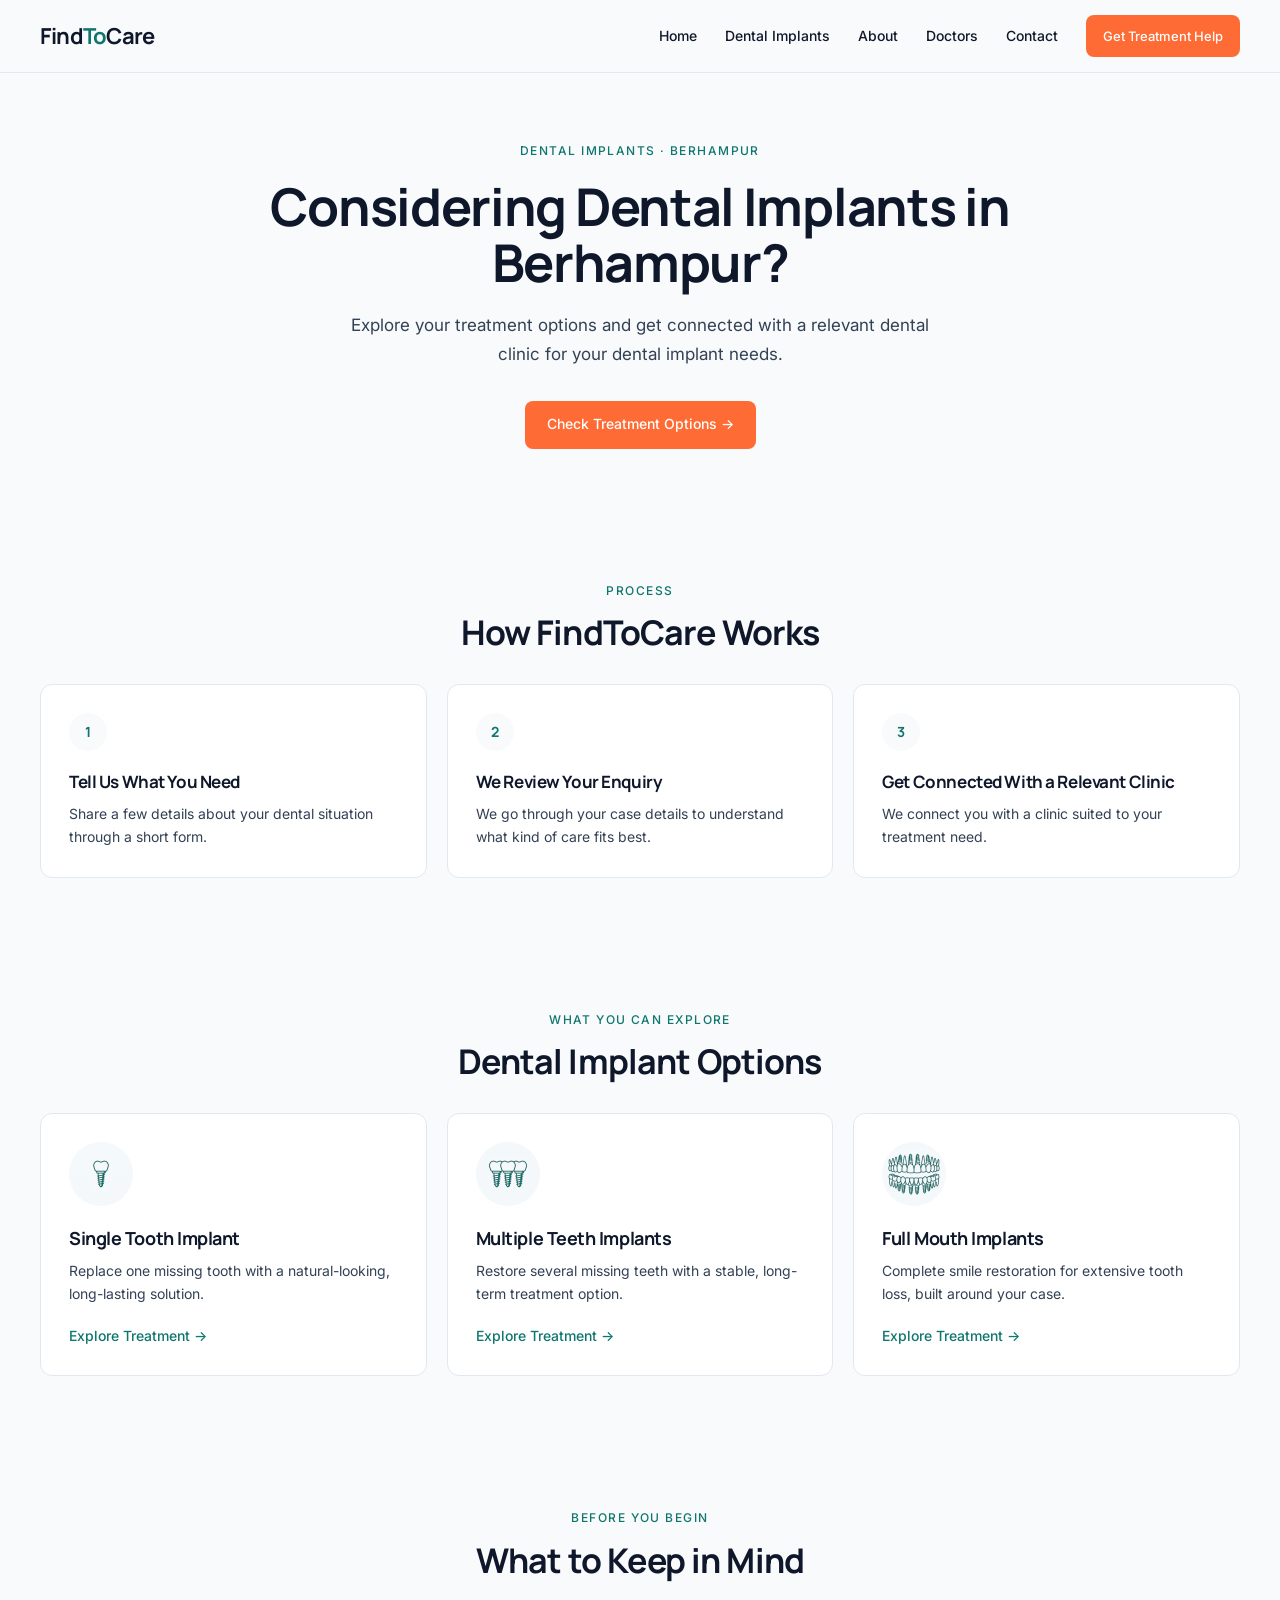
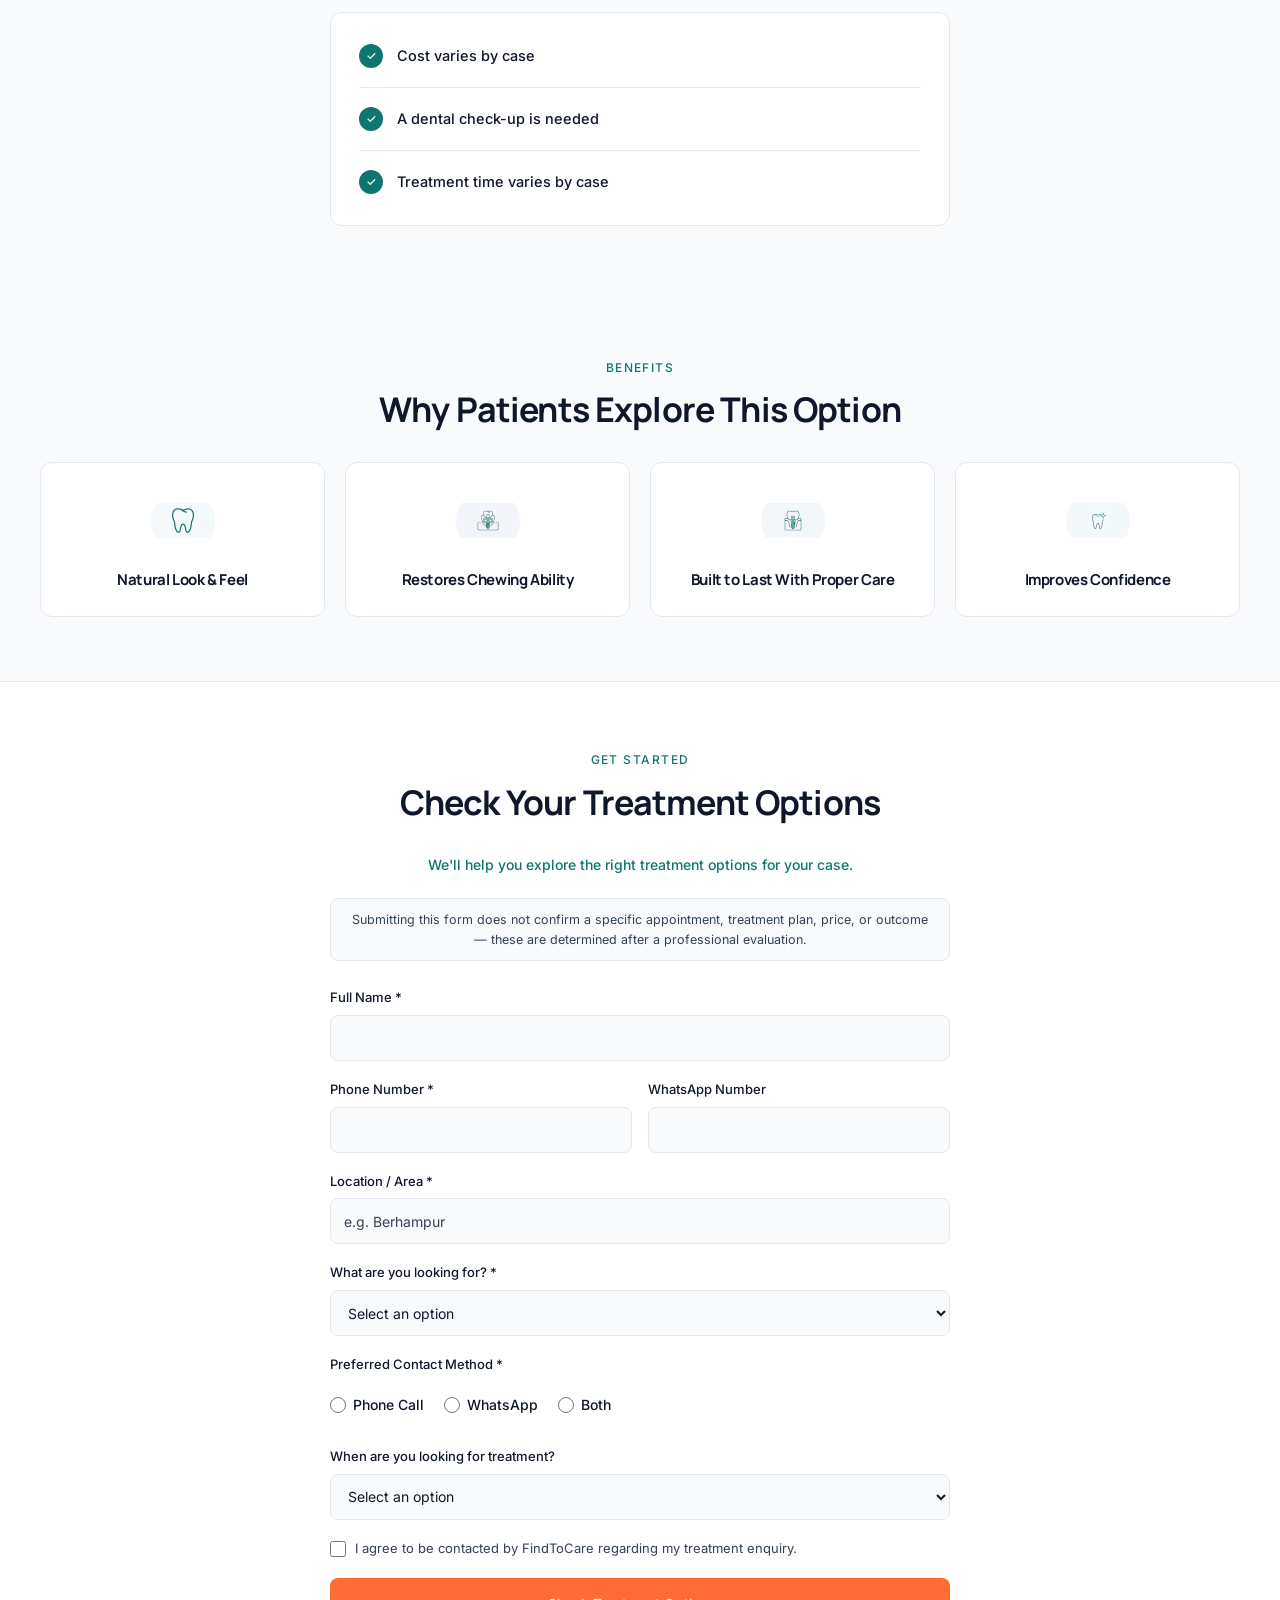
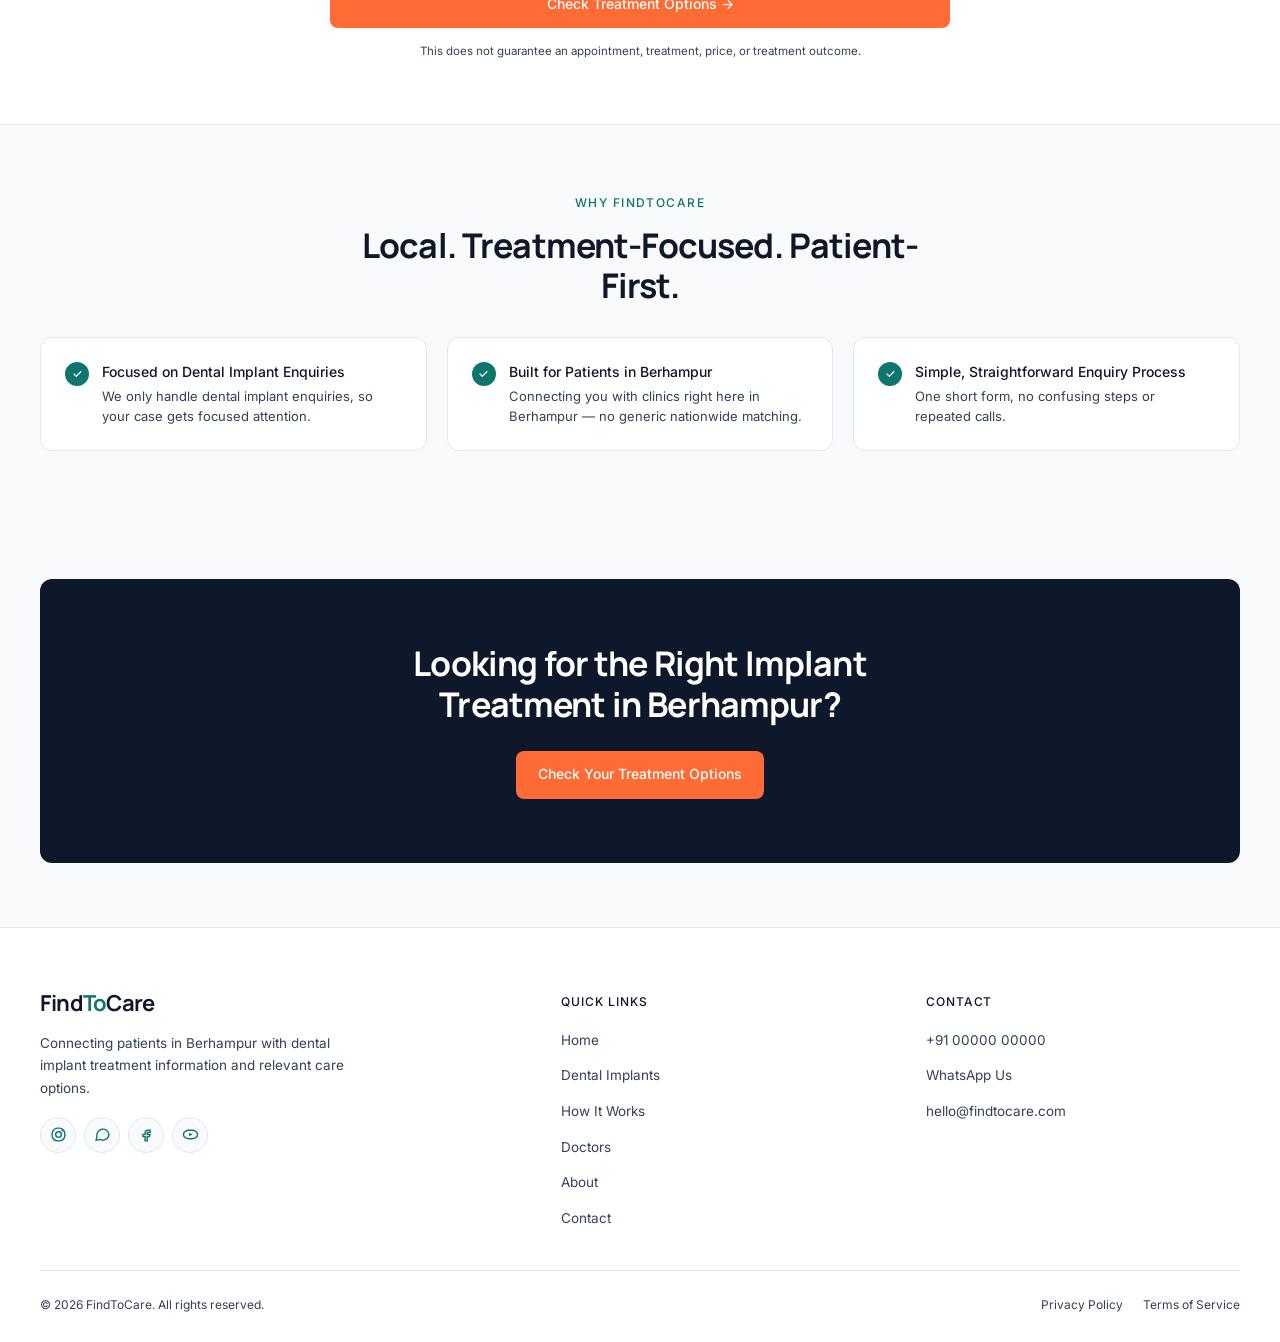
==== commit 9475028d: "Update index.html" ====
--- a/index.html
+++ b/index.html
@@ -1,4 +1,3 @@
-html
 <!DOCTYPE html>
 <html lang="en">
 
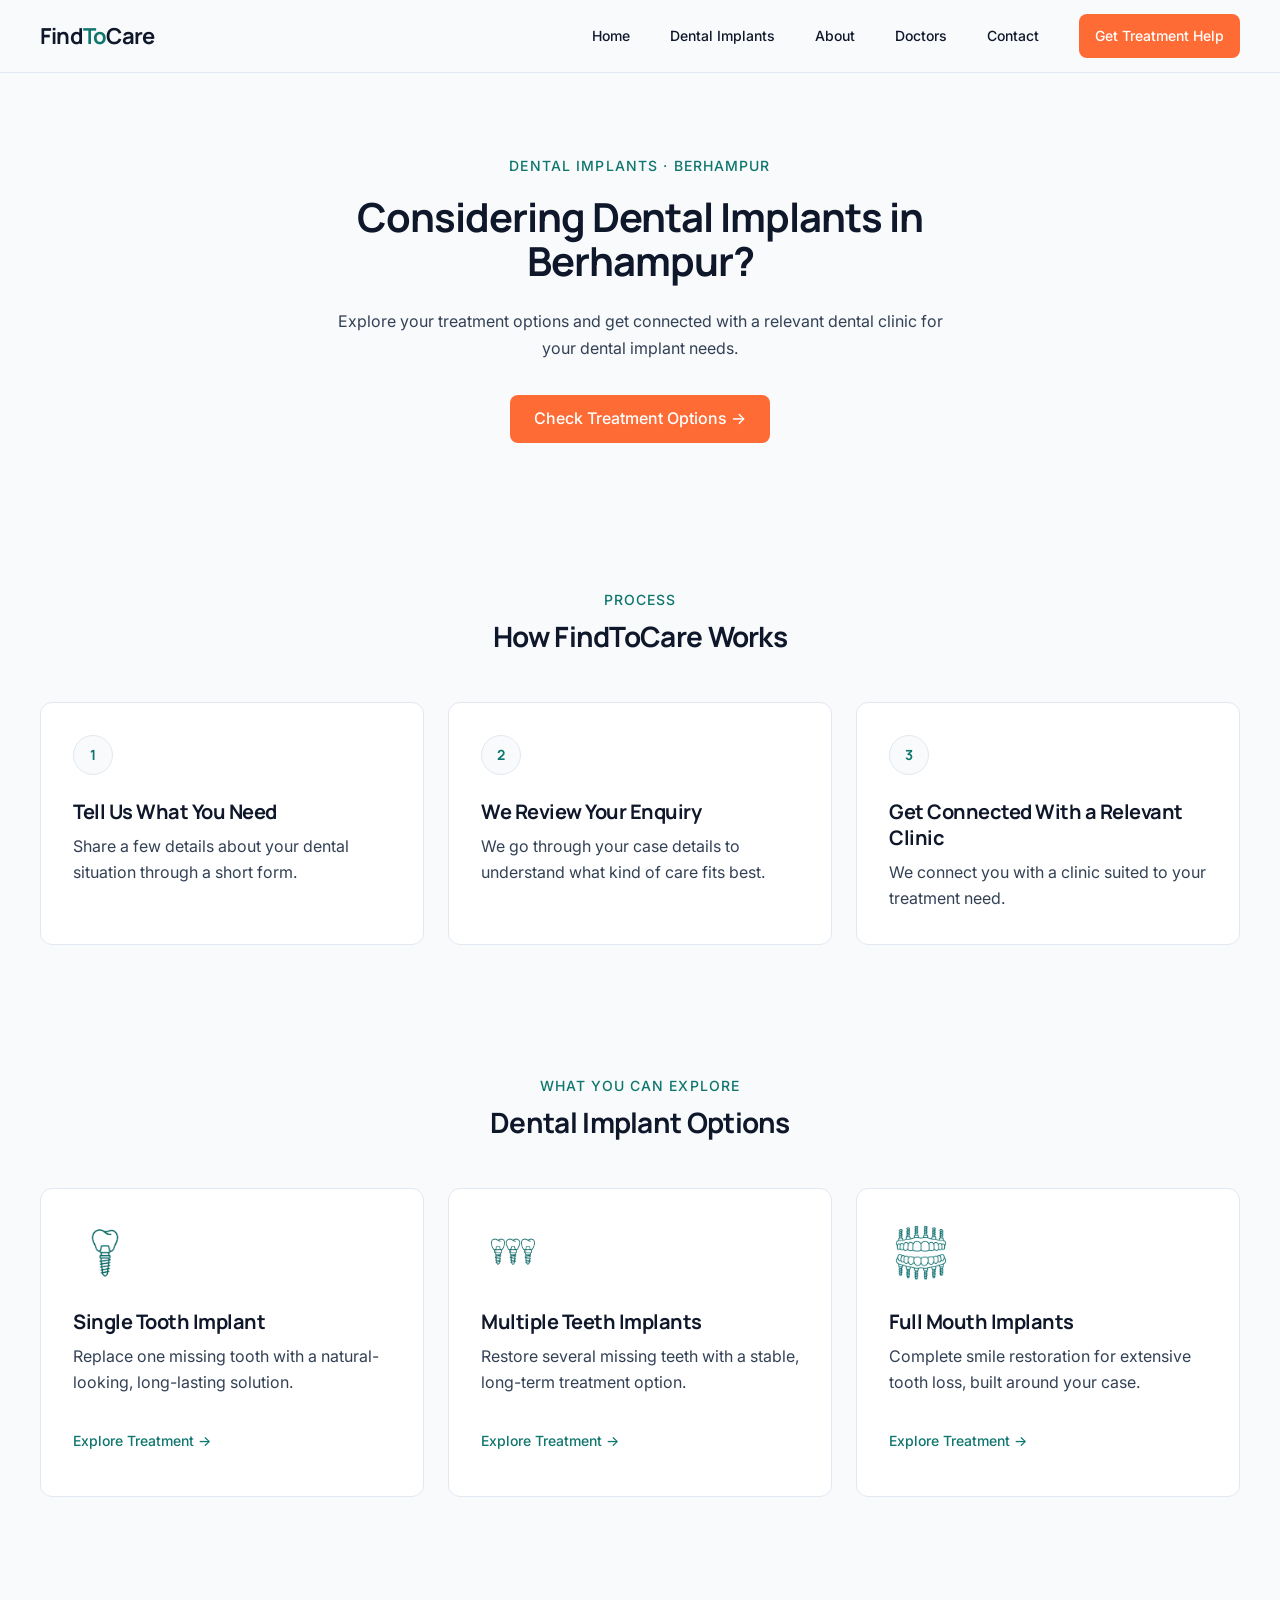
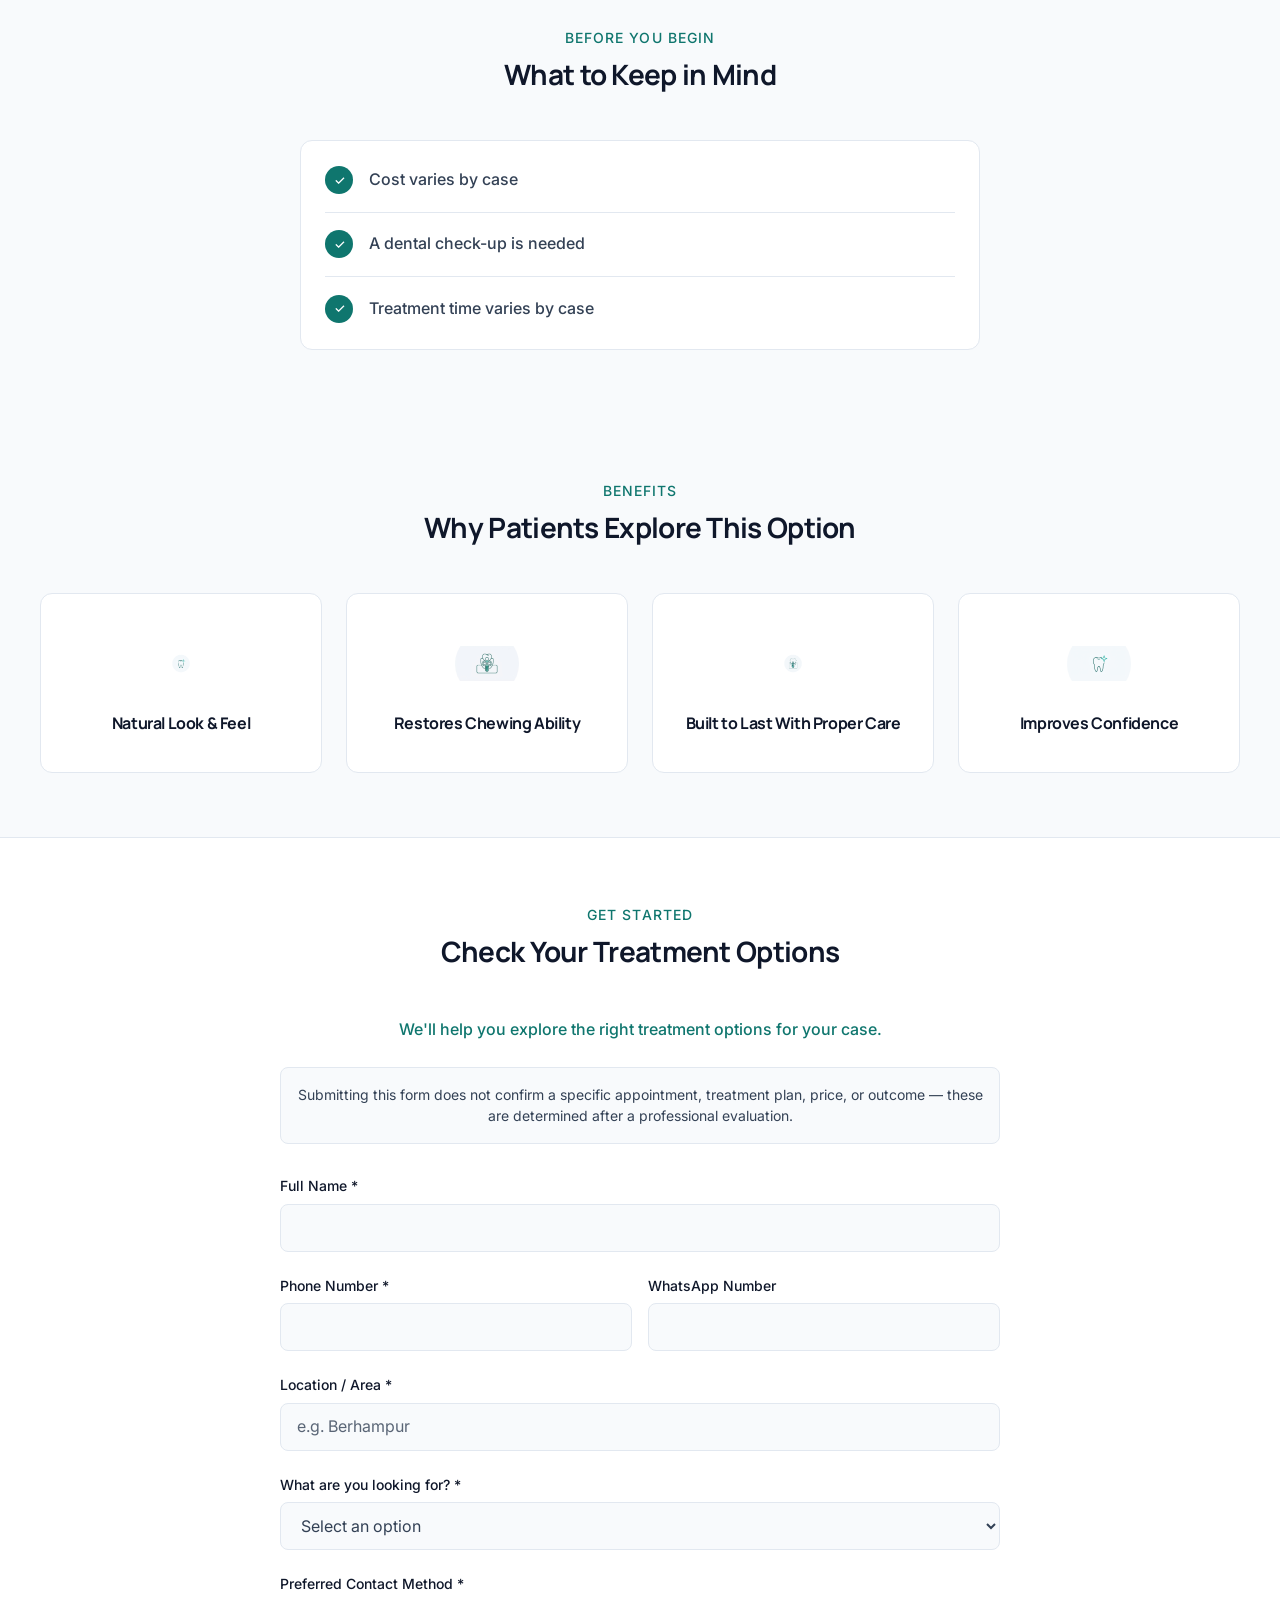
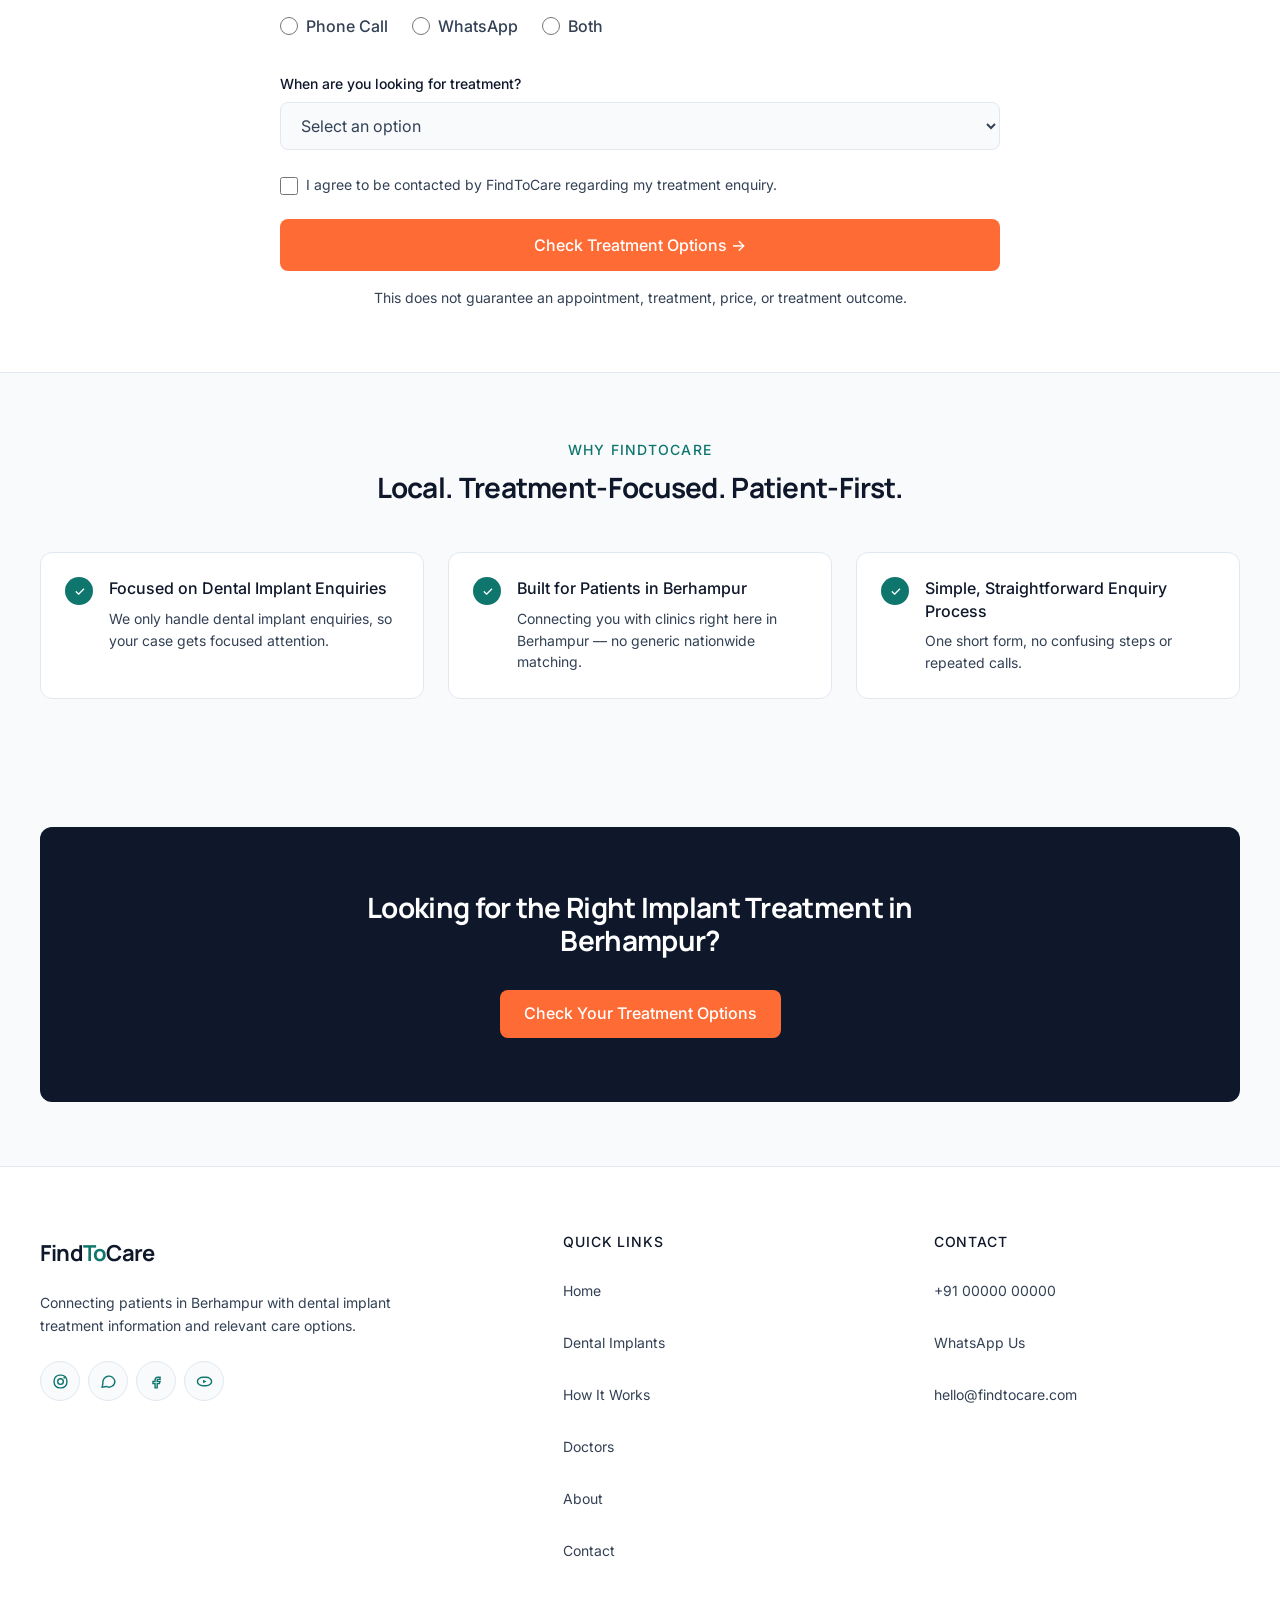
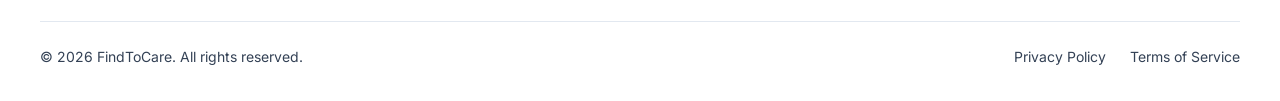
==== commit 673c0ec2: "Rename findtocare-dental-implants-redesigned.html to index.html" ====
--- a/index.html
+++ b/index.html
@@ -21,35 +21,34 @@
   >
 
   <style>
-    /* =========================================================
-       FINDTOCARE DESIGN SYSTEM
-    ========================================================= */
-
+    
     :root {
-      --brand: #0F766E;
       --navy: #0F172A;
+      --teal: #0F766E;
+      --cta: #FF6B35;
+      --accent: #14B8A6;
       --bg: #F8FAFC;
       --body: #334155;
-      --cta: #FF6B35;
-      --cta-dark: #E2551F;
-      --accent: #14B8A6;
+      --border: #E2E8F0;
       --white: #FFFFFF;
-      --border: #E2E8F0;
-
-      --font-display: "Manrope", sans-serif;
+
+      --font-heading: "Manrope", sans-serif;
       --font-body: "Inter", sans-serif;
 
       --container: 1200px;
-      --section-space: 64px;
-
-      --radius-sm: 8px;
-      --radius-md: 12px;
-    }
-
-
-    /* =========================================================
-       RESET
-    ========================================================= */
+
+      --space-1: 8px;
+      --space-2: 16px;
+      --space-3: 24px;
+      --space-4: 32px;
+      --space-5: 48px;
+      --space-6: 64px;
+      --space-7: 80px;
+
+      --radius: 12px;
+      --control-radius: 8px;
+      --tap: 44px;
+    }
 
     *,
     *::before,
@@ -65,17 +64,13 @@
 
     body {
       min-width: 320px;
-      max-width: 100%;
       overflow-x: hidden;
-
       font-family: var(--font-body);
       font-size: 16px;
       font-weight: 400;
       line-height: 1.6;
-
       color: var(--body);
       background: var(--bg);
-
       -webkit-font-smoothing: antialiased;
       text-rendering: optimizeLegibility;
     }
@@ -88,7 +83,7 @@
     button,
     input,
     select {
-      font-family: var(--font-body);
+      font: inherit;
     }
 
     button {
@@ -105,33 +100,36 @@
       list-style: none;
     }
 
-
-    /* =========================================================
-       GLOBAL CONTAINER
-    ========================================================= */
-
     .container {
       width: min(calc(100% - 64px), var(--container));
       margin-inline: auto;
     }
 
-
-    /* =========================================================
-       TYPOGRAPHY
-    ========================================================= */
-
     h1,
     h2,
     h3 {
-      font-family: var(--font-display);
+      font-family: var(--font-heading);
+      font-weight: 700;
       color: var(--navy);
-      font-weight: 700;
       letter-spacing: -0.025em;
-    }
-
-    h1,
-    h2,
-    h3,
+      overflow-wrap: break-word;
+    }
+
+    h1 {
+      font-size: 40px;
+      line-height: 1.12;
+    }
+
+    h2 {
+      font-size: 28px;
+      line-height: 1.2;
+    }
+
+    h3 {
+      font-size: 20px;
+      line-height: 1.3;
+    }
+
     p {
       overflow-wrap: break-word;
     }
@@ -139,99 +137,68 @@
     .eyebrow {
       display: inline-flex;
       align-items: center;
-
+      min-height: 24px;
       font-family: var(--font-body);
-      font-size: 12px;
+      font-size: 14px;
       font-weight: 500;
-      line-height: 1.2;
-
-      letter-spacing: 0.12em;
+      line-height: 1.25;
+      letter-spacing: 0.08em;
       text-transform: uppercase;
-
-      color: var(--brand);
-    }
-
-
-    /* =========================================================
-       BUTTON SYSTEM
-    ========================================================= */
+      color: var(--teal);
+    }
 
     .btn {
       min-height: 48px;
-
       display: inline-flex;
       align-items: center;
       justify-content: center;
-      gap: 8px;
-
-      padding: 0 22px;
-
+      gap: var(--space-1);
+      padding: 0 var(--space-3);
       border: 0;
-      border-radius: var(--radius-sm);
-
+      border-radius: var(--control-radius);
       color: var(--white);
       background: var(--cta);
-
       font-family: var(--font-body);
-      font-size: 14px;
+      font-size: 16px;
       font-weight: 500;
-
+      line-height: 1.2;
       white-space: nowrap;
-
-      transition:
-        background-color 0.2s ease,
-        transform 0.2s ease;
-    }
-
-    .btn-cta {
-      color: var(--white);
-      background: var(--cta);
-    }
-
-    .btn-cta:hover {
-      background: var(--cta-dark);
+      transition: transform 0.2s ease, filter 0.2s ease;
+    }
+
+    .btn:hover {
+      filter: brightness(0.96);
       transform: translateY(-1px);
     }
 
-    .btn-cta:active {
+    .btn:active {
       transform: translateY(0);
     }
-
-
-    /* =========================================================
-       HEADER
-    ========================================================= */
 
     header {
       position: sticky;
       top: 0;
       z-index: 1000;
-
       background: var(--bg);
-
       border-bottom: 1px solid var(--border);
     }
 
     .nav-wrap {
       min-height: 72px;
-
       display: flex;
       align-items: center;
-      justify-content: space-between;
-      gap: 28px;
-    }
-
-
-    /* LOGO */
+      gap: var(--space-4);
+    }
 
     .logo {
-      flex-shrink: 0;
-
-      font-family: var(--font-display);
+      flex: 0 0 auto;
+      display: inline-flex;
+      align-items: center;
+      min-height: var(--tap);
+      font-family: var(--font-heading);
       font-size: 22px;
       font-weight: 700;
       line-height: 1;
-
       letter-spacing: -0.035em;
     }
 
@@ -241,109 +208,76 @@
     }
 
     .logo .to {
-      color: var(--brand);
-    }
-
-
-    /* DESKTOP NAV */
+      color: var(--teal);
+    }
 
     .nav-links {
       display: flex;
       align-items: center;
-      justify-content: center;
-      gap: 28px;
-
+      gap: var(--space-3);
       margin-left: auto;
     }
 
     .nav-links a {
+      min-height: var(--tap);
+      display: inline-flex;
+      align-items: center;
       position: relative;
-
-      padding: 8px 0;
-
+      padding: 0 var(--space-1);
       color: var(--navy);
-
       font-size: 14px;
       font-weight: 500;
-
-      transition:
-        color 0.2s ease,
-        opacity 0.2s ease;
     }
 
     .nav-links a::after {
       content: "";
-
       position: absolute;
-      left: 0;
-      bottom: 2px;
-
-      width: 100%;
+      left: var(--space-1);
+      right: var(--space-1);
+      bottom: 5px;
       height: 2px;
-
-      background: var(--brand);
-
+      border-radius: 999px;
+      background: var(--teal);
       transform: scaleX(0);
-      transform-origin: center;
-
       transition: transform 0.2s ease;
-    }
-
-    .nav-links a:hover {
-      color: var(--brand);
     }
 
     .nav-links a:hover::after {
       transform: scaleX(1);
     }
-
-
-    /* HEADER CTA */
 
     .nav-cta {
       display: flex;
       align-items: center;
-      gap: 10px;
-
-      flex-shrink: 0;
+      gap: var(--space-1);
+      flex: 0 0 auto;
     }
 
     .nav-cta .btn {
-      min-height: 42px;
-      padding-inline: 17px;
-
-      font-size: 13px;
-    }
-
-
-    /* HAMBURGER */
+      min-height: 44px;
+      padding-inline: var(--space-2);
+      font-size: 14px;
+    }
 
     .hamburger {
       display: none;
-
-      width: 42px;
-      height: 42px;
-
+      width: var(--tap);
+      height: var(--tap);
       align-items: center;
       justify-content: center;
       flex-direction: column;
       gap: 5px;
-
       border: 1px solid var(--border);
-      border-radius: var(--radius-sm);
-
+      border-radius: var(--control-radius);
       background: var(--white);
     }
 
     .hamburger span {
-      width: 19px;
+      width: 20px;
       height: 2px;
-
       background: var(--navy);
-
-      transition:
-        transform 0.2s ease,
-        opacity 0.2s ease;
+      border-radius: 999px;
+      transition: transform 0.2s ease, opacity 0.2s ease;
     }
 
     .hamburger.active span:nth-child(1) {
@@ -358,52 +292,38 @@
       transform: translateY(-7px) rotate(-45deg);
     }
 
-
-    /* MOBILE MENU */
-
     .mobile-menu {
       display: none;
-
       border-top: 1px solid var(--border);
-
       background: var(--bg);
     }
 
     .mobile-menu-inner {
       width: min(calc(100% - 32px), var(--container));
       margin-inline: auto;
-
-      padding: 10px 0 18px;
+      padding: var(--space-1) 0 var(--space-3);
     }
 
     .mobile-menu a {
-      display: block;
-
-      padding: 12px 0;
-
+      min-height: var(--tap);
+      display: flex;
+      align-items: center;
+      padding: 0 var(--space-1);
       color: var(--navy);
-
-      font-size: 15px;
+      font-size: 16px;
       font-weight: 500;
     }
 
     .mobile-menu a:hover {
-      color: var(--brand);
+      color: var(--teal);
     }
 
     .mobile-cta {
-      margin-top: 8px;
-
-      display: flex !important;
-      align-items: center;
+      margin-top: var(--space-1);
       justify-content: center;
-
-      min-height: 46px;
-
-      padding: 0 16px !important;
-
-      border-radius: var(--radius-sm);
-
+      min-height: 48px !important;
+      padding: 0 var(--space-2) !important;
+      border-radius: var(--control-radius);
       color: var(--white) !important;
       background: var(--cta);
     }
@@ -412,14 +332,8 @@
       display: block;
     }
 
-
-    /* =========================================================
-       HERO
-    ========================================================= */
-
     .hero {
-      padding: 64px 0;
-
+      padding: var(--space-7) 0;
       text-align: center;
     }
 
@@ -430,384 +344,265 @@
 
     .hero-content h1 {
       max-width: 760px;
-      margin: 16px auto 20px;
-
-      font-size: clamp(36px, 5vw, 52px);
-      line-height: 1.08;
+      margin: var(--space-2) auto var(--space-3);
     }
 
     .hero-content p {
-      max-width: 610px;
-      margin: 0 auto 32px;
-
-      font-size: 17px;
-      font-weight: 400;
+      max-width: 640px;
+      margin: 0 auto var(--space-4);
+      font-size: 16px;
       line-height: 1.7;
-
-      color: var(--body);
     }
 
     .hero-actions {
+      display: flex;
+      justify-content: center;
+    }
+
+    section {
+      padding: var(--space-6) 0;
+    }
+
+    .section-head {
+      max-width: 680px;
+      margin: 0 auto var(--space-5);
+      text-align: center;
+    }
+
+    .section-head h2 {
+      margin-top: var(--space-1);
+    }
+
+    .section-head p {
+      margin-top: var(--space-2);
+      font-size: 16px;
+    }
+
+    .steps,
+    .cards,
+    .trust-grid {
+      display: grid;
+      gap: var(--space-3);
+    }
+
+    .steps,
+    .cards {
+      grid-template-columns: repeat(3, minmax(0, 1fr));
+    }
+
+    .step-card,
+    .card,
+    .why-item,
+    .trust-item,
+    .keep-box {
+      min-width: 0;
+      background: var(--white);
+      border: 1px solid var(--border);
+      border-radius: var(--radius);
+    }
+
+    .step-card {
+      padding: var(--space-4);
+    }
+
+    .step-num {
+      width: 40px;
+      height: 40px;
       display: flex;
       align-items: center;
       justify-content: center;
-    }
-
-
-    /* =========================================================
-       SECTIONS
-    ========================================================= */
-
-    section {
-      padding: var(--section-space) 0;
-    }
-
-    .section-head {
-      max-width: 620px;
-      margin: 0 auto 32px;
-
-      text-align: center;
-    }
-
-    .section-head h2 {
-      margin-top: 10px;
-
-      font-size: clamp(27px, 3vw, 34px);
-      line-height: 1.18;
-    }
-
-    .section-head p {
-      margin-top: 12px;
-
-      font-size: 15.5px;
-      font-weight: 400;
-      color: var(--body);
-    }
-
-
-    /* =========================================================
-       HOW IT WORKS
-    ========================================================= */
-
-    .steps {
-      display: grid;
-      grid-template-columns: repeat(3, minmax(0, 1fr));
-      gap: 20px;
-    }
-
-    .step-card {
-      min-width: 0;
-
-      padding: 28px;
-
-      background: var(--white);
-
+      margin-bottom: var(--space-3);
       border: 1px solid var(--border);
-      border-radius: var(--radius-md);
-    }
-
-    .step-num {
-      width: 38px;
-      height: 38px;
-
+      border-radius: 50%;
+      color: var(--teal);
+      background: var(--bg);
+      font-family: var(--font-heading);
+      font-size: 14px;
+      font-weight: 700;
+    }
+
+    .step-card h3 {
+      margin-bottom: var(--space-1);
+    }
+
+    .step-card p,
+    .card p {
+      font-size: 16px;
+      line-height: 1.65;
+    }
+
+    .card {
+      display: flex;
+      flex-direction: column;
+      padding: var(--space-4);
+      transition: border-color 0.2s ease, transform 0.2s ease;
+    }
+
+    .card:hover {
+      border-color: var(--teal);
+      transform: translateY(-2px);
+    }
+
+    .card-icon {
+      width: 64px;
+      height: 64px;
+      display: flex;
+      align-items: center;
+      justify-content: flex-start;
+      margin-bottom: var(--space-3);
+      border-radius: 50%;
+    }
+
+    .card-icon img,
+    .why-icon img {
+      width: 64px;
+      height: 64px;
+      object-fit: contain;
+      border-radius: 50%;
+    }
+
+    .card h3 {
+      margin-bottom: var(--space-1);
+    }
+
+    .card p {
+      margin-bottom: var(--space-3);
+    }
+
+    .card a {
+      min-height: var(--tap);
+      display: inline-flex;
+      align-items: center;
+      gap: var(--space-1);
+      width: fit-content;
+      margin-top: auto;
+      color: var(--teal);
+      font-size: 14px;
+      font-weight: 500;
+    }
+
+    .card a:hover {
+      text-decoration: underline;
+      text-underline-offset: 3px;
+    }
+
+    .keep-box {
+      max-width: 680px;
+      margin-inline: auto;
+      padding: var(--space-1) var(--space-3);
+    }
+
+    .keep-item {
+      min-height: 64px;
+      display: flex;
+      align-items: center;
+      gap: var(--space-2);
+      padding: var(--space-2) 0;
+      border-bottom: 1px solid var(--border);
+    }
+
+    .keep-item:last-child {
+      border-bottom: 0;
+    }
+
+    .keep-check {
+      width: 28px;
+      height: 28px;
+      flex: 0 0 28px;
       display: flex;
       align-items: center;
       justify-content: center;
-
-      margin-bottom: 20px;
-
       border-radius: 50%;
-
-      color: var(--brand);
-      background: var(--bg);
-
-      font-family: var(--font-display);
-      font-size: 14px;
-      font-weight: 700;
-    }
-
-    .step-card h3 {
-      margin-bottom: 8px;
-
-      font-size: 17px;
-      line-height: 1.35;
-    }
-
-    .step-card p {
-      font-size: 14px;
-      font-weight: 400;
-      line-height: 1.65;
-    }
-
-
-    /* =========================================================
-       DENTAL IMPLANT OPTIONS
-       IMAGE ITSELF CONTAINS ITS OWN BACKGROUND
-    ========================================================= */
-
-    .cards {
+      color: var(--white);
+      background: var(--teal);
+      font-size: 13px;
+      font-weight: 500;
+    }
+
+    .keep-item p {
+      color: var(--body);
+      font-size: 16px;
+      font-weight: 500;
+    }
+
+    .why-grid {
       display: grid;
-      grid-template-columns: repeat(3, minmax(0, 1fr));
-      gap: 20px;
-    }
-
-    .card {
-      min-width: 0;
-
+      grid-template-columns: repeat(4, minmax(0, 1fr));
+      gap: var(--space-3);
+    }
+
+    .why-item {
+      min-height: 180px;
       display: flex;
       flex-direction: column;
-
-      padding: 28px;
-
-      background: var(--white);
-
-      border: 1px solid var(--border);
-      border-radius: var(--radius-md);
-
-      transition:
-        border-color 0.2s ease,
-        transform 0.2s ease;
-    }
-
-    .card:hover {
-      border-color: var(--brand);
-      transform: translateY(-2px);
-    }
-
-    .card-icon {
+      align-items: center;
+      justify-content: center;
+      padding: var(--space-3);
+      text-align: center;
+    }
+
+    .why-icon {
       width: 64px;
       height: 64px;
-
-      display: flex;
-      align-items: center;
-      justify-content: flex-start;
-
-      margin-bottom: 20px;
-
-      background: transparent;
-      border: 0;
-      border-radius: 50%;
-    }
-
-    .card-icon img {
-      width: 64px;
-      height: 64px;
-
-      object-fit: contain;
-      border-radius: 50%;
-    }
-
-    .card h3 {
-      margin-bottom: 8px;
-
-      font-size: 18px;
-      line-height: 1.35;
-    }
-
-    .card p {
-      margin-bottom: 20px;
-
-      font-size: 14px;
-      font-weight: 400;
-      line-height: 1.65;
-    }
-
-    .card a {
-      margin-top: auto;
-
-      display: inline-flex;
-      align-items: center;
-      gap: 6px;
-
-      width: fit-content;
-
-      color: var(--brand);
-
-      font-size: 14px;
-      font-weight: 500;
-    }
-
-    .card a:hover {
-      text-decoration: underline;
-      text-underline-offset: 3px;
-    }
-
-
-    /* =========================================================
-       KEEP IN MIND
-    ========================================================= */
-
-    .keep-box {
-      max-width: 620px;
-      margin-inline: auto;
-
-      padding: 12px 28px;
-
-      background: var(--white);
-
-      border: 1px solid var(--border);
-      border-radius: var(--radius-md);
-    }
-
-    .keep-item {
-      display: flex;
-      align-items: center;
-      gap: 14px;
-
-      padding: 19px 0;
-
-      border-bottom: 1px solid var(--border);
-    }
-
-    .keep-item:last-child {
-      border-bottom: 0;
-    }
-
-    .keep-check {
-      width: 24px;
-      height: 24px;
-
-      flex: 0 0 24px;
-
       display: flex;
       align-items: center;
       justify-content: center;
-
+      margin-bottom: var(--space-2);
       border-radius: 50%;
-
-      color: var(--white);
-      background: var(--brand);
-
-      font-size: 12px;
-      font-weight: 500;
-    }
-
-    .keep-item p {
-      color: var(--navy);
-
-      font-size: 14.5px;
-      font-weight: 500;
-    }
-
-
-    /* =========================================================
-       WHY PATIENTS
-       IMAGE ITSELF CONTAINS ITS OWN BACKGROUND
-    ========================================================= */
-
-    .why-grid {
-      display: grid;
-      grid-template-columns: repeat(4, minmax(0, 1fr));
-      gap: 20px;
-    }
-
-    .why-item {
-      min-width: 0;
-
-      padding: 26px 18px;
-
-      text-align: center;
-
+    }
+
+    .why-item h3 {
+      font-size: 16px;
+      line-height: 1.4;
+    }
+
+    .form-section {
+      scroll-margin-top: 90px;
       background: var(--white);
-
-      border: 1px solid var(--border);
-      border-radius: var(--radius-md);
-    }
-
-    .why-icon {
-      width: 64px;
-      height: 64px;
-
-      display: flex;
-      align-items: center;
-      justify-content: center;
-
-      margin: 0 auto 16px;
-
-      background: transparent;
-      border: 0;
-      border-radius: 50%;
-    }
-
-    .why-icon img {
-      width: 64px;
-      height: 64px;
-
-      object-fit: contain;
-      border-radius: 50%;
-    }
-
-    .why-item h3 {
-      font-size: 15px;
-      line-height: 1.45;
-    }
-
-
-    /* =========================================================
-       FORM
-    ========================================================= */
-
-    .form-section {
-      margin-top: 0;
-
-      background: var(--white);
-
       border-top: 1px solid var(--border);
       border-bottom: 1px solid var(--border);
-
-      scroll-margin-top: 90px;
     }
 
     .form-section:target {
-      border-top-color: var(--accent);
-      border-bottom-color: var(--accent);
+      border-color: var(--accent);
     }
 
     .form-wrap {
-      max-width: 620px;
+      max-width: 720px;
       margin-inline: auto;
     }
 
     .form-note {
-      margin-bottom: 22px;
-
+      margin-bottom: var(--space-3);
       text-align: center;
-
-      color: var(--brand);
-
-      font-size: 14px;
+      color: var(--teal);
+      font-size: 16px;
       font-weight: 500;
     }
 
     .disclaimer-top {
-      margin-bottom: 26px;
-      padding: 11px 15px;
-
+      margin-bottom: var(--space-4);
+      padding: var(--space-2);
       text-align: center;
-
       color: var(--body);
       background: var(--bg);
-
       border: 1px solid var(--border);
-      border-radius: var(--radius-sm);
-
-      font-size: 12.5px;
-      font-weight: 400;
+      border-radius: var(--control-radius);
+      font-size: 14px;
       line-height: 1.55;
     }
 
     form {
       display: grid;
       grid-template-columns: repeat(2, minmax(0, 1fr));
-      gap: 18px 16px;
+      gap: var(--space-3) var(--space-2);
     }
 
     .field {
       min-width: 0;
-
       display: flex;
       flex-direction: column;
-      gap: 7px;
+      gap: var(--space-1);
     }
 
     .field.full {
@@ -816,41 +611,34 @@
 
     label {
       color: var(--navy);
-
-      font-size: 13px;
+      font-size: 14px;
       font-weight: 500;
+      line-height: 1.4;
     }
 
     input,
     select {
       width: 100%;
-      min-height: 46px;
-
-      padding: 10px 13px;
-
-      color: var(--navy);
+      min-height: 48px;
+      padding: 0 var(--space-2);
+      color: var(--body);
       background: var(--bg);
-
       border: 1px solid var(--border);
-      border-radius: var(--radius-sm);
-
+      border-radius: var(--control-radius);
       outline: none;
-
-      font-size: 14px;
+      font-size: 16px;
       font-weight: 400;
-
-      transition:
-        border-color 0.2s ease,
-        background-color 0.2s ease;
+      transition: border-color 0.2s ease, background-color 0.2s ease;
     }
 
     input::placeholder {
       color: var(--body);
+      opacity: 0.8;
     }
 
     input:focus,
     select:focus {
-      border-color: var(--brand);
+      border-color: var(--teal);
       background: var(--white);
     }
 
@@ -858,337 +646,256 @@
       display: flex;
       align-items: center;
       flex-wrap: wrap;
-      gap: 14px 20px;
-      min-height: 46px;
+      gap: var(--space-2) var(--space-3);
+      min-height: 48px;
     }
 
     .radio-option {
+      min-height: var(--tap);
       display: inline-flex;
       align-items: center;
-      gap: 7px;
-
-      color: var(--navy);
-
-      font-size: 14px;
+      gap: var(--space-1);
+      color: var(--body);
+      font-size: 16px;
       font-weight: 500;
     }
 
     .radio-option input {
-      width: 16px;
-      min-height: 16px;
-      height: 16px;
-
+      width: 18px;
+      height: 18px;
+      min-height: 18px;
       padding: 0;
-
-      accent-color: var(--brand);
+      accent-color: var(--teal);
     }
 
     .consent-row {
       display: flex;
       flex-direction: row;
       align-items: flex-start;
-      gap: 9px;
-
+      gap: var(--space-1);
       color: var(--body);
-
-      font-size: 13px;
+      font-size: 14px;
       font-weight: 400;
       line-height: 1.55;
     }
 
     .consent-row input {
-      width: 16px;
-      min-height: 16px;
-      height: 16px;
-
-      flex: 0 0 16px;
-
+      width: 18px;
+      height: 18px;
+      min-height: 18px;
+      flex: 0 0 18px;
       margin-top: 3px;
       padding: 0;
-
-      accent-color: var(--brand);
+      accent-color: var(--teal);
     }
 
     .submit-btn {
       width: 100%;
-      min-height: 50px;
-
-      margin-top: 2px;
+      min-height: 52px;
+      margin-top: 0;
     }
 
     .disclaimer-bottom {
-      margin-top: 15px;
-
+      margin-top: var(--space-2);
       text-align: center;
-
       color: var(--body);
-
-      font-size: 11.5px;
-      font-weight: 400;
+      font-size: 14px;
       line-height: 1.5;
     }
-
-
-    /* =========================================================
-       TRUST SECTION
-    ========================================================= */
 
     .trust {
       background: var(--bg);
     }
 
     .trust-grid {
-      display: grid;
       grid-template-columns: repeat(3, minmax(0, 1fr));
-      gap: 20px;
     }
 
     .trust-item {
-      min-width: 0;
-
       display: flex;
       align-items: flex-start;
-      gap: 13px;
-
-      padding: 24px;
-
-      background: var(--white);
-
-      border: 1px solid var(--border);
-      border-radius: var(--radius-md);
+      gap: var(--space-2);
+      padding: var(--space-3);
     }
 
     .trust-item .keep-check {
-      flex: 0 0 24px;
+      flex: 0 0 28px;
     }
 
     .trust-item p {
-      margin-bottom: 4px;
-
+      margin-bottom: var(--space-1);
       color: var(--navy);
-
-      font-size: 14px;
+      font-size: 16px;
       font-weight: 500;
       line-height: 1.4;
     }
 
     .trust-desc {
       display: block;
-
       color: var(--body);
-
-      font-size: 13px;
-      font-weight: 400;
+      font-size: 14px;
       line-height: 1.55;
     }
-
-
-    /* =========================================================
-       FINAL CTA
-    ========================================================= */
 
     .final-cta {
       width: 100%;
-
-      padding: 64px 30px;
-
+      padding: var(--space-6) var(--space-4);
       text-align: center;
-
       background: var(--navy);
-
-      border-radius: var(--radius-md);
+      border-radius: var(--radius);
     }
 
     .final-cta h2 {
-      max-width: 540px;
-      margin: 0 auto 26px;
-
+      max-width: 600px;
+      margin: 0 auto var(--space-4);
       color: var(--white);
-
-      font-size: clamp(27px, 3vw, 34px);
+      font-size: 28px;
       line-height: 1.2;
     }
 
-
-    /* =========================================================
-       FOOTER
-    ========================================================= */
-
     footer {
-      padding: 64px 0 28px;
-
+      padding: var(--space-6) 0 var(--space-4);
       background: var(--white);
-
       border-top: 1px solid var(--border);
     }
 
     .footer-grid {
       display: grid;
       grid-template-columns: 1.5fr 1fr 1fr;
-      gap: 50px;
-
-      padding-bottom: 40px;
+      gap: var(--space-6);
+      padding-bottom: var(--space-5);
     }
 
     .footer-tagline {
-      max-width: 310px;
-      margin-top: 14px;
-
+      max-width: 360px;
+      margin-top: var(--space-2);
       color: var(--body);
-
-      font-size: 13.5px;
-      font-weight: 400;
+      font-size: 14px;
       line-height: 1.65;
     }
 
     .footer-col h4 {
-      margin-bottom: 16px;
-
+      margin-bottom: var(--space-2);
       color: var(--navy);
-
       font-family: var(--font-body);
-      font-size: 12px;
+      font-size: 14px;
       font-weight: 500;
-
-      letter-spacing: 0.08em;
+      letter-spacing: 0.06em;
       text-transform: uppercase;
     }
 
     .footer-col ul {
       display: flex;
       flex-direction: column;
-      gap: 10px;
+      gap: var(--space-1);
     }
 
     .footer-col a {
+      min-height: var(--tap);
+      display: inline-flex;
+      align-items: center;
       color: var(--body);
-
-      font-size: 13.5px;
+      font-size: 14px;
       font-weight: 400;
-
-      transition: color 0.2s ease;
     }
 
     .footer-col a:hover {
-      color: var(--brand);
-    }
-
-
-    /* SOCIAL */
+      color: var(--teal);
+    }
 
     .socials {
       display: flex;
       align-items: center;
-      gap: 8px;
-
-      margin-top: 18px;
+      gap: var(--space-1);
+      margin-top: var(--space-3);
     }
 
     .social-icon {
-      width: 36px;
-      height: 36px;
-
+      width: 40px;
+      height: 40px;
       display: flex;
       align-items: center;
       justify-content: center;
-
-      color: var(--brand);
+      color: var(--teal);
       background: var(--bg);
-
       border: 1px solid var(--border);
       border-radius: 50%;
-
-      transition:
-        background-color 0.2s ease,
-        border-color 0.2s ease;
+      transition: border-color 0.2s ease, background-color 0.2s ease;
     }
 
     .social-icon:hover {
-      color: var(--brand);
       background: var(--white);
-      border-color: var(--brand);
-    }
-
-
-    /* FOOTER BOTTOM */
+      border-color: var(--teal);
+    }
 
     .footer-bottom {
       display: flex;
       align-items: center;
       justify-content: space-between;
-      gap: 18px;
-
-      padding-top: 24px;
-
+      gap: var(--space-3);
+      padding-top: var(--space-3);
       border-top: 1px solid var(--border);
-
       color: var(--body);
-
-      font-size: 12px;
-      font-weight: 400;
+      font-size: 14px;
     }
 
     .footer-bottom-links {
       display: flex;
       align-items: center;
       flex-wrap: wrap;
-      gap: 20px;
+      gap: var(--space-3);
     }
 
     .footer-bottom-links a {
       color: var(--body);
-      font-weight: 400;
     }
 
     .footer-bottom-links a:hover {
-      color: var(--brand);
-    }
-
-
-    /* =========================================================
-       TABLET
-    ========================================================= */
-
-    @media (max-width: 980px) {
+      color: var(--teal);
+    }
+
+    @media (max-width: 1199px) {
+      .container {
+        width: min(calc(100% - 48px), var(--container));
+      }
+
+      .nav-wrap {
+        gap: var(--space-2);
+      }
 
       .nav-links {
-        gap: 18px;
+        gap: var(--space-2);
+      }
+
+      .nav-links a {
+        font-size: 13px;
       }
 
       .nav-cta .btn {
-        padding-inline: 14px;
-      }
-
-      .why-grid {
-        grid-template-columns: repeat(2, minmax(0, 1fr));
-      }
-
-      .footer-grid {
-        gap: 32px;
-      }
-    }
-
-
-    /* =========================================================
-       MOBILE
-    ========================================================= */
+        padding-inline: 12px;
+        font-size: 13px;
+      }
+    }
 
     @media (max-width: 767px) {
-
-      :root {
-        --section-space: 40px;
-      }
-
       .container {
         width: min(calc(100% - 32px), var(--container));
       }
 
-
-      /* HEADER */
+      h1 {
+        font-size: 32px;
+      }
+
+      h2 {
+        font-size: 24px;
+      }
+
+      h3 {
+        font-size: 18px;
+      }
 
       .nav-wrap {
-        min-height: 66px;
-        gap: 12px;
+        min-height: 64px;
       }
 
       .nav-links {
@@ -1200,39 +907,38 @@
       }
 
       .nav-cta .btn {
-        min-height: 40px;
-        padding-inline: 13px;
-
-        font-size: 12px;
+        min-height: 44px;
+        padding-inline: 12px;
+        font-size: 13px;
       }
 
       .hamburger {
         display: flex;
       }
 
-
-      /* HERO */
-
       .hero {
-        padding: 40px 0;
-      }
-
-      .hero-content {
-        max-width: 650px;
+        padding: var(--space-6) 0;
       }
 
       .hero-content h1 {
-        font-size: 38px;
+        margin-top: var(--space-1);
       }
 
       .hero-content p {
         font-size: 16px;
-        font-weight: 400;
-        line-height: 1.65;
-      }
-
-
-      /* GRID */
+      }
+
+      .hero-actions .btn {
+        width: 100%;
+      }
+
+      section {
+        padding: var(--space-6) 0;
+      }
+
+      .section-head {
+        margin-bottom: var(--space-4);
+      }
 
       .steps,
       .cards,
@@ -1242,259 +948,118 @@
 
       .why-grid {
         grid-template-columns: repeat(2, minmax(0, 1fr));
-        gap: 14px;
-      }
-
-
-      /* FOOTER */
+        gap: var(--space-2);
+      }
+
+      .step-card,
+      .card {
+        padding: var(--space-3);
+      }
+
+      .keep-box {
+        padding-inline: var(--space-2);
+      }
+
+      .why-item {
+        min-height: 164px;
+        padding: var(--space-2);
+      }
+
+      form {
+        grid-template-columns: 1fr;
+        gap: var(--space-2);
+      }
+
+      .field.full {
+        grid-column: auto;
+      }
+
+      .radio-group {
+        gap: var(--space-1) var(--space-2);
+      }
+
+      .trust-item {
+        padding: var(--space-3);
+      }
+
+      .final-cta {
+        padding: var(--space-5) var(--space-3);
+      }
+
+      .final-cta h2 {
+        font-size: 24px;
+        margin-bottom: var(--space-3);
+      }
+
+      .final-cta .btn {
+        width: 100%;
+      }
+
+      footer {
+        padding: var(--space-6) 0 var(--space-3);
+      }
 
       .footer-grid {
         grid-template-columns: 1fr;
-        gap: 32px;
-        padding-bottom: 36px;
+        gap: var(--space-4);
+        padding-bottom: var(--space-4);
       }
 
       .footer-tagline {
-        max-width: 380px;
-      }
-    }
-
-
-    /* =========================================================
-       SMALL MOBILE
-    ========================================================= */
-
-    @media (max-width: 560px) {
-
-      /* HEADER */
-
-      .nav-wrap {
-        min-height: 62px;
-      }
-
-      .logo {
-        font-size: 20px;
-      }
-
-      .nav-cta {
-        gap: 7px;
-      }
-
-      .nav-cta .btn {
-        min-height: 38px;
-        padding-inline: 10px;
-
-        font-size: 11.5px;
-      }
-
-      .hamburger {
-        width: 40px;
-        height: 40px;
-      }
-
-
-      /* HERO */
-
-      .eyebrow {
-        font-size: 11px;
-        letter-spacing: 0.10em;
-      }
-
-      .hero-content h1 {
-        margin-top: 13px;
-        margin-bottom: 17px;
-
-        font-size: 31px;
-        line-height: 1.12;
-      }
-
-      .hero-content p {
-        margin-bottom: 26px;
-
-        font-size: 15px;
-        font-weight: 400;
-        line-height: 1.65;
-      }
-
-      .hero-actions .btn {
-        width: 100%;
-      }
-
-
-      /* SECTION HEAD */
-
-      .section-head {
-        margin-bottom: 28px;
-      }
-
-      .section-head h2 {
-        font-size: 27px;
-      }
-
-      .section-head p {
-        font-size: 14.5px;
-        font-weight: 400;
-      }
-
-
-      /* CARDS */
-
-      .step-card,
-      .card {
-        padding: 24px;
-      }
-
-      .card-icon {
-        width: 60px;
-        height: 60px;
-      }
-
-      .card-icon img {
-        width: 60px;
-        height: 60px;
-      }
-
-
-      /* KEEP */
-
-      .keep-box {
-        padding: 8px 20px;
-      }
-
-      .keep-item {
-        padding: 17px 0;
-      }
-
-      .keep-item p {
-        font-size: 14px;
-      }
-
-
-      /* WHY */
-
-      .why-item {
-        padding: 20px 10px;
-      }
-
-      .why-icon {
-        width: 58px;
-        height: 58px;
-        margin-bottom: 13px;
-      }
-
-      .why-icon img {
-        width: 58px;
-        height: 58px;
-      }
-
-      .why-item h3 {
-        font-size: 13px;
-      }
-
-
-      /* FORM */
-
-      form {
-        grid-template-columns: 1fr;
-        gap: 16px;
-      }
-
-      .field.full {
-        grid-column: auto;
-      }
-
-      .radio-group {
-        gap: 12px 16px;
-      }
-
-
-      /* TRUST */
-
-      .trust-item {
-        padding: 21px;
-      }
-
-
-      /* CTA */
-
-      .final-cta {
-        padding: 40px 20px;
-      }
-
-      .final-cta h2 {
-        margin-bottom: 23px;
-        font-size: 27px;
-      }
-
-      .final-cta .btn {
-        width: 100%;
-      }
-
-
-      /* FOOTER */
-
-      footer {
-        padding: 40px 0 24px;
+        max-width: 420px;
       }
 
       .footer-bottom {
         flex-direction: column;
         justify-content: center;
-
         text-align: center;
       }
 
       .footer-bottom-links {
         justify-content: center;
-        gap: 14px 18px;
-      }
-    }
-
-
-    /* =========================================================
-       EXTRA SMALL PHONES
-    ========================================================= */
+      }
+    }
 
     @media (max-width: 380px) {
+      .container {
+        width: calc(100% - 32px);
+      }
 
       .logo {
-        font-size: 18px;
+        font-size: 20px;
       }
 
       .nav-cta .btn {
-        padding-inline: 8px;
-        font-size: 10.5px;
-      }
-
-      .hamburger {
-        width: 38px;
-        height: 38px;
-      }
-
-      .hero-content h1 {
-        font-size: 28px;
-      }
-
-      .why-grid {
-        gap: 9px;
+        padding-inline: 10px;
+        font-size: 12px;
+      }
+
+      .hero {
+        padding: var(--space-5) 0;
+      }
+
+      h1 {
+        font-size: 30px;
       }
 
       .why-item {
-        padding-inline: 7px;
+        min-height: 156px;
+      }
+
+      .why-icon,
+      .why-icon img,
+      .card-icon,
+      .card-icon img {
+        width: 56px;
+        height: 56px;
       }
 
       .why-item h3 {
-        font-size: 12.5px;
-      }
-    }
-
-
-    /* =========================================================
-       REDUCED MOTION
-    ========================================================= */
+        font-size: 15px;
+      }
+    }
 
     @media (prefers-reduced-motion: reduce) {
-
       html {
         scroll-behavior: auto;
       }
@@ -1506,6 +1071,7 @@
         animation: none !important;
       }
     }
+
   </style>
 </head>
 
@@ -2741,4 +2307,3 @@
 </body>
 
 </html>
-
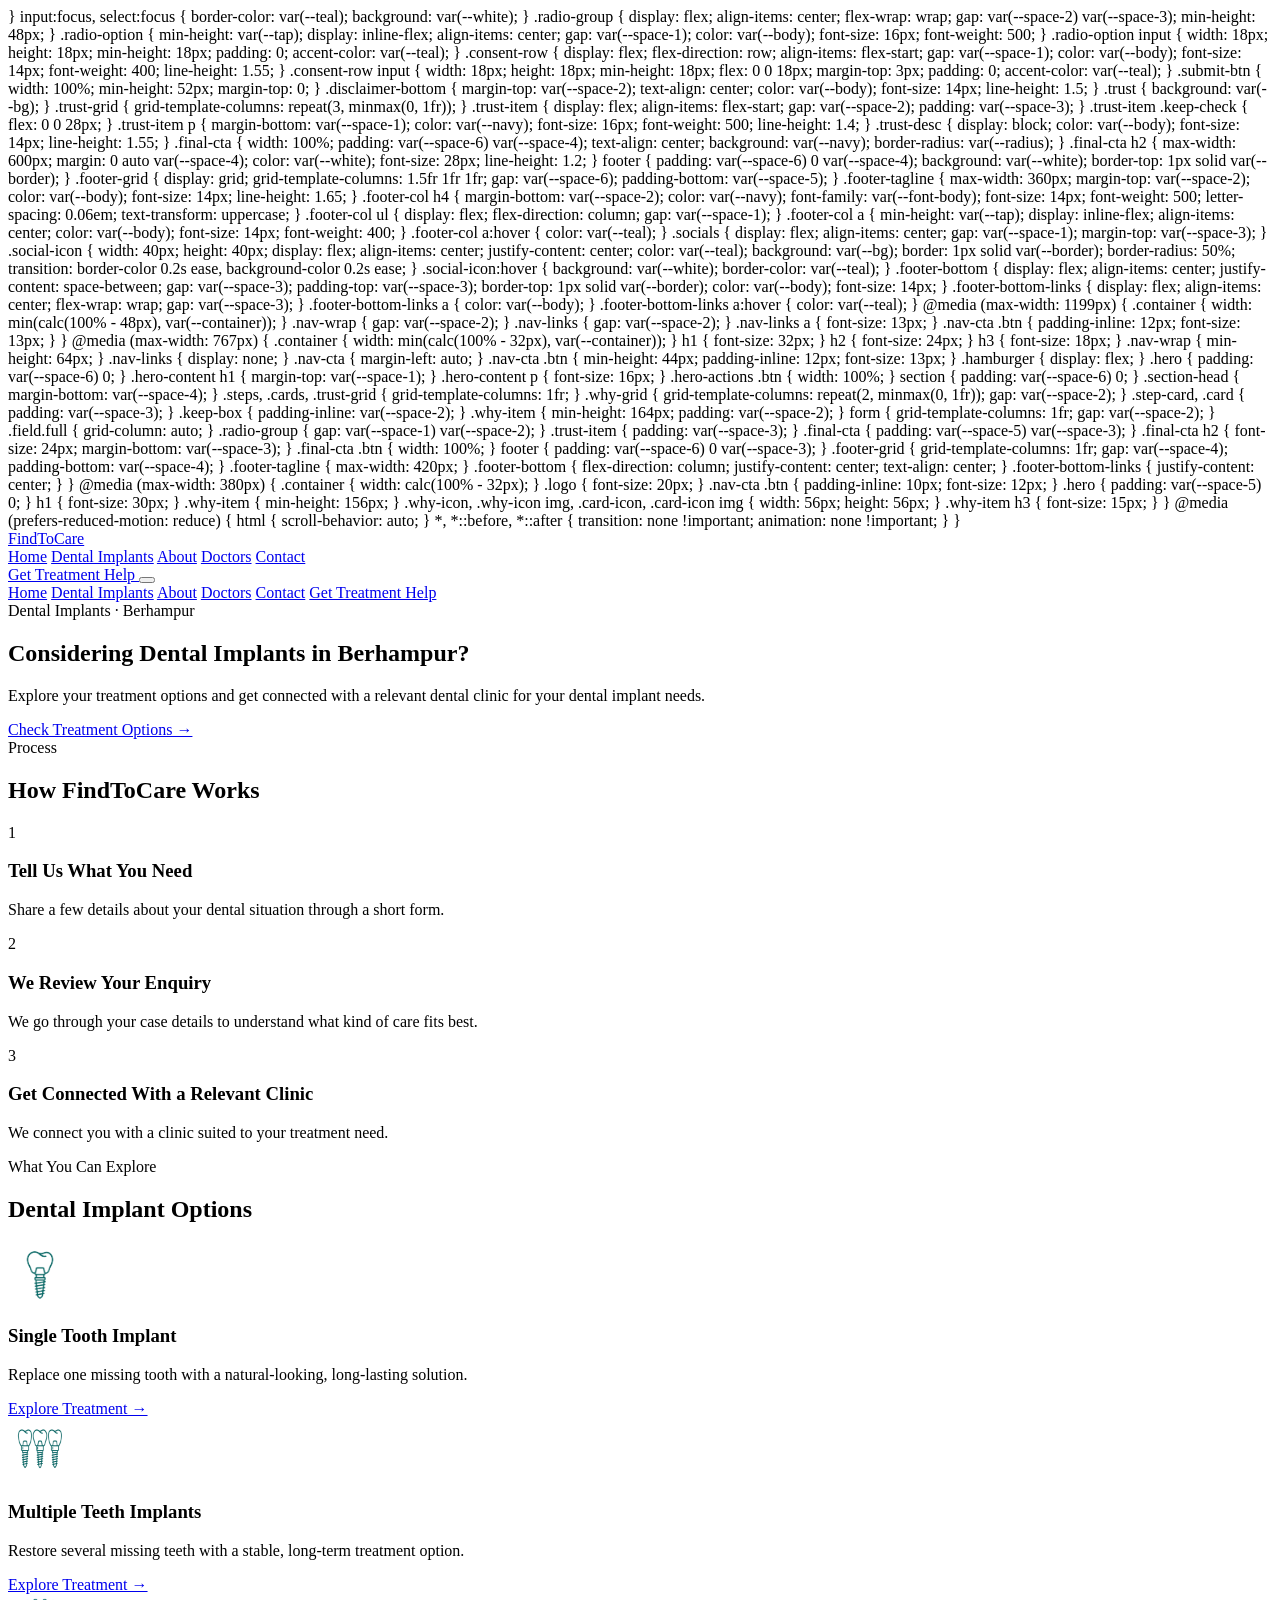
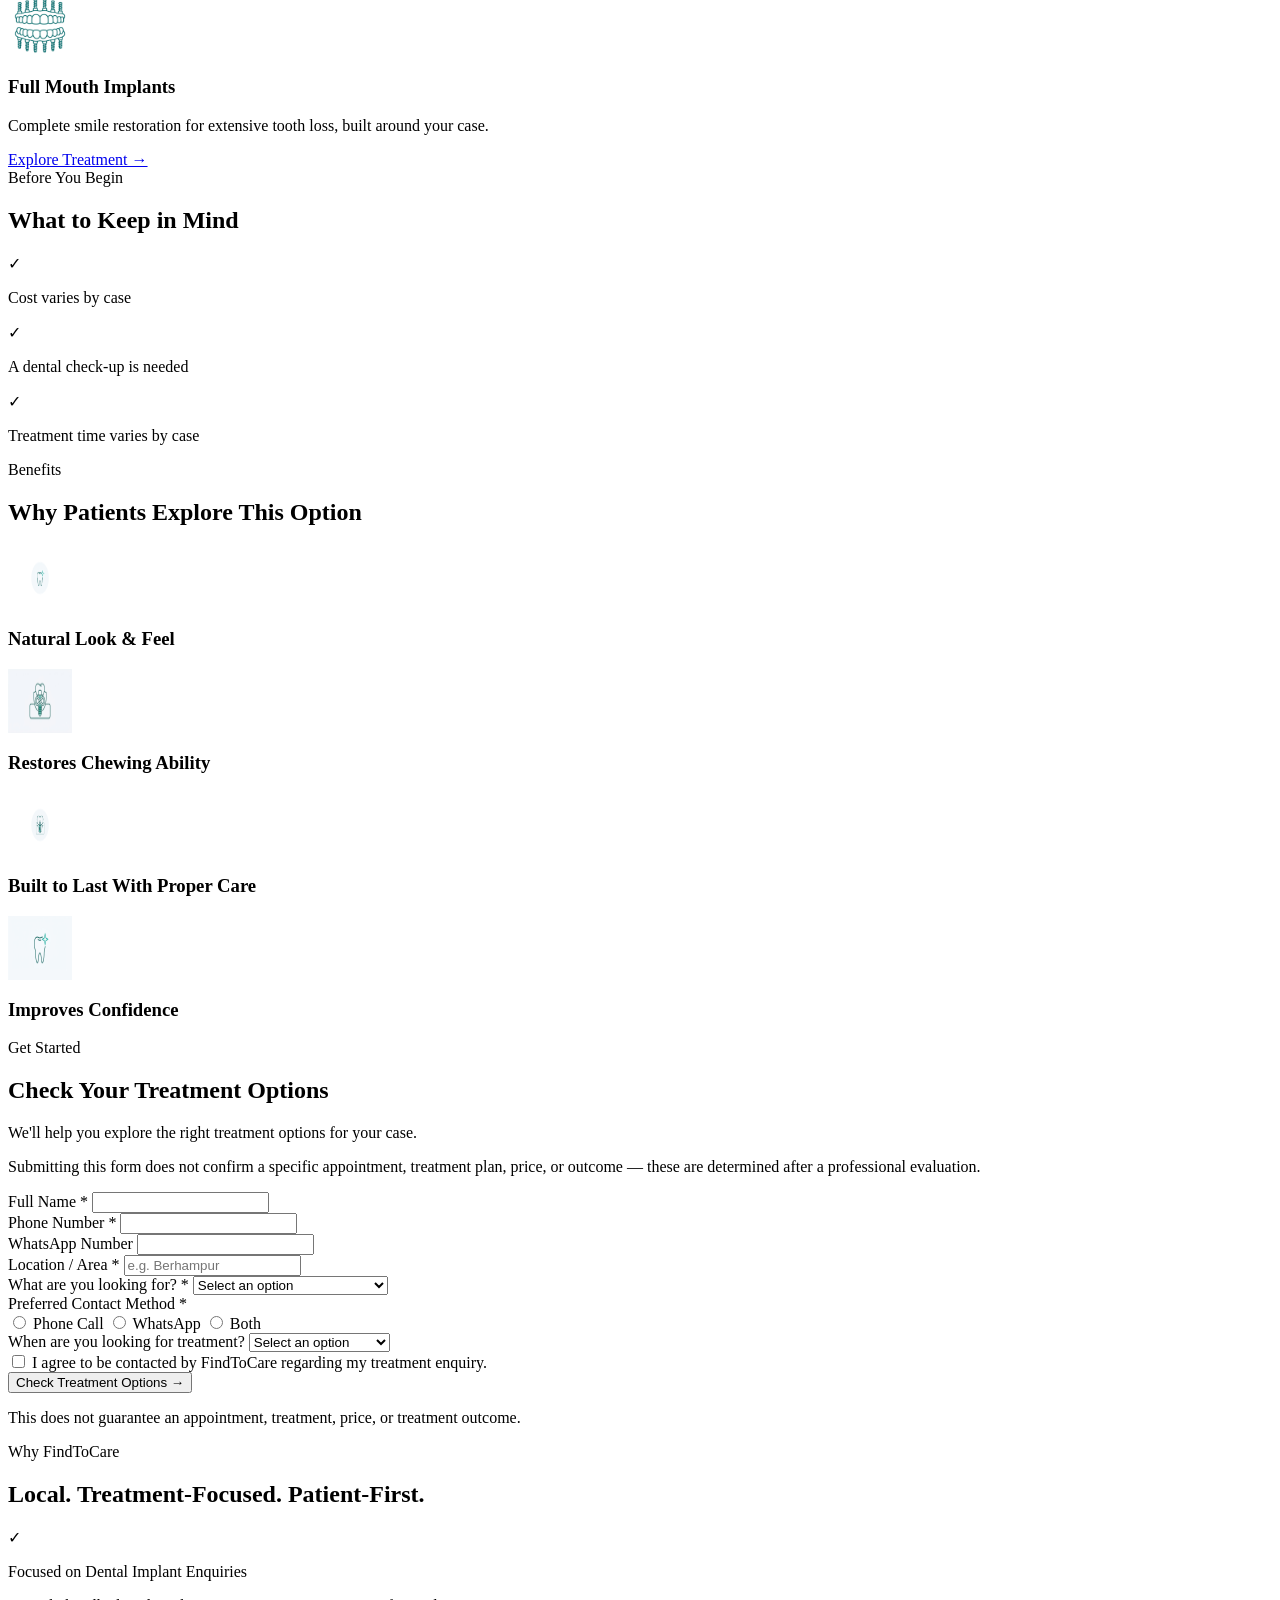
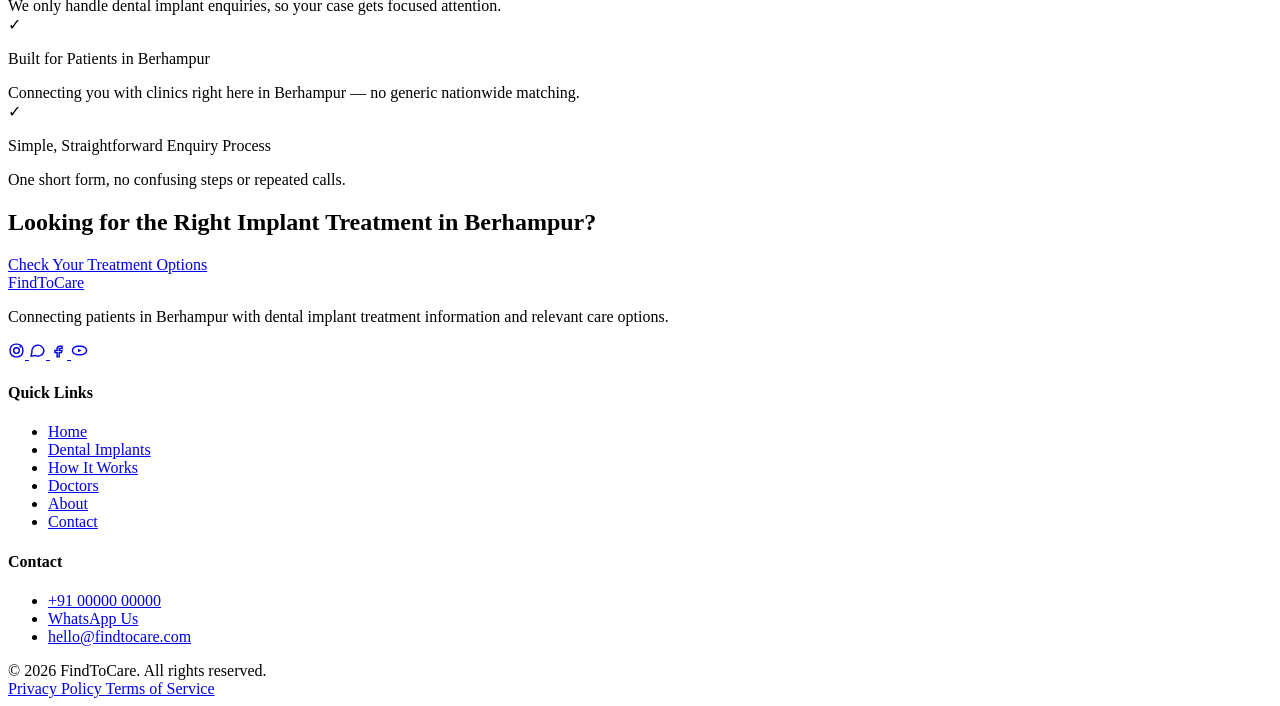
==== commit f63454d9: "Update index.html" ====
--- a/index.html
+++ b/index.html
@@ -1,639 +1,3 @@
-<!DOCTYPE html>
-<html lang="en">
-
-<head>
-  <meta charset="UTF-8">
-  <meta name="viewport" content="width=device-width, initial-scale=1.0">
-
-  <title>FindToCare — Dental Implants in Berhampur</title>
-
-  <meta
-    name="description"
-    content="Explore dental implant treatment options in Berhampur and get connected with relevant dental care options."
-  >
-
-  <link rel="preconnect" href="https://fonts.googleapis.com">
-  <link rel="preconnect" href="https://fonts.gstatic.com" crossorigin>
-
-  <link
-    href="https://fonts.googleapis.com/css2?family=Manrope:wght@700&family=Inter:wght@400;500&display=swap"
-    rel="stylesheet"
-  >
-
-  <style>
-    
-    :root {
-      --navy: #0F172A;
-      --teal: #0F766E;
-      --cta: #FF6B35;
-      --accent: #14B8A6;
-      --bg: #F8FAFC;
-      --body: #334155;
-      --border: #E2E8F0;
-      --white: #FFFFFF;
-
-      --font-heading: "Manrope", sans-serif;
-      --font-body: "Inter", sans-serif;
-
-      --container: 1200px;
-
-      --space-1: 8px;
-      --space-2: 16px;
-      --space-3: 24px;
-      --space-4: 32px;
-      --space-5: 48px;
-      --space-6: 64px;
-      --space-7: 80px;
-
-      --radius: 12px;
-      --control-radius: 8px;
-      --tap: 44px;
-    }
-
-    *,
-    *::before,
-    *::after {
-      box-sizing: border-box;
-      margin: 0;
-      padding: 0;
-    }
-
-    html {
-      scroll-behavior: smooth;
-    }
-
-    body {
-      min-width: 320px;
-      overflow-x: hidden;
-      font-family: var(--font-body);
-      font-size: 16px;
-      font-weight: 400;
-      line-height: 1.6;
-      color: var(--body);
-      background: var(--bg);
-      -webkit-font-smoothing: antialiased;
-      text-rendering: optimizeLegibility;
-    }
-
-    a {
-      color: inherit;
-      text-decoration: none;
-    }
-
-    button,
-    input,
-    select {
-      font: inherit;
-    }
-
-    button {
-      cursor: pointer;
-    }
-
-    img,
-    svg {
-      display: block;
-      max-width: 100%;
-    }
-
-    ul {
-      list-style: none;
-    }
-
-    .container {
-      width: min(calc(100% - 64px), var(--container));
-      margin-inline: auto;
-    }
-
-    h1,
-    h2,
-    h3 {
-      font-family: var(--font-heading);
-      font-weight: 700;
-      color: var(--navy);
-      letter-spacing: -0.025em;
-      overflow-wrap: break-word;
-    }
-
-    h1 {
-      font-size: 40px;
-      line-height: 1.12;
-    }
-
-    h2 {
-      font-size: 28px;
-      line-height: 1.2;
-    }
-
-    h3 {
-      font-size: 20px;
-      line-height: 1.3;
-    }
-
-    p {
-      overflow-wrap: break-word;
-    }
-
-    .eyebrow {
-      display: inline-flex;
-      align-items: center;
-      min-height: 24px;
-      font-family: var(--font-body);
-      font-size: 14px;
-      font-weight: 500;
-      line-height: 1.25;
-      letter-spacing: 0.08em;
-      text-transform: uppercase;
-      color: var(--teal);
-    }
-
-    .btn {
-      min-height: 48px;
-      display: inline-flex;
-      align-items: center;
-      justify-content: center;
-      gap: var(--space-1);
-      padding: 0 var(--space-3);
-      border: 0;
-      border-radius: var(--control-radius);
-      color: var(--white);
-      background: var(--cta);
-      font-family: var(--font-body);
-      font-size: 16px;
-      font-weight: 500;
-      line-height: 1.2;
-      white-space: nowrap;
-      transition: transform 0.2s ease, filter 0.2s ease;
-    }
-
-    .btn:hover {
-      filter: brightness(0.96);
-      transform: translateY(-1px);
-    }
-
-    .btn:active {
-      transform: translateY(0);
-    }
-
-    header {
-      position: sticky;
-      top: 0;
-      z-index: 1000;
-      background: var(--bg);
-      border-bottom: 1px solid var(--border);
-    }
-
-    .nav-wrap {
-      min-height: 72px;
-      display: flex;
-      align-items: center;
-      gap: var(--space-4);
-    }
-
-    .logo {
-      flex: 0 0 auto;
-      display: inline-flex;
-      align-items: center;
-      min-height: var(--tap);
-      font-family: var(--font-heading);
-      font-size: 22px;
-      font-weight: 700;
-      line-height: 1;
-      letter-spacing: -0.035em;
-    }
-
-    .logo .find,
-    .logo .care {
-      color: var(--navy);
-    }
-
-    .logo .to {
-      color: var(--teal);
-    }
-
-    .nav-links {
-      display: flex;
-      align-items: center;
-      gap: var(--space-3);
-      margin-left: auto;
-    }
-
-    .nav-links a {
-      min-height: var(--tap);
-      display: inline-flex;
-      align-items: center;
-      position: relative;
-      padding: 0 var(--space-1);
-      color: var(--navy);
-      font-size: 14px;
-      font-weight: 500;
-    }
-
-    .nav-links a::after {
-      content: "";
-      position: absolute;
-      left: var(--space-1);
-      right: var(--space-1);
-      bottom: 5px;
-      height: 2px;
-      border-radius: 999px;
-      background: var(--teal);
-      transform: scaleX(0);
-      transition: transform 0.2s ease;
-    }
-
-    .nav-links a:hover::after {
-      transform: scaleX(1);
-    }
-
-    .nav-cta {
-      display: flex;
-      align-items: center;
-      gap: var(--space-1);
-      flex: 0 0 auto;
-    }
-
-    .nav-cta .btn {
-      min-height: 44px;
-      padding-inline: var(--space-2);
-      font-size: 14px;
-    }
-
-    .hamburger {
-      display: none;
-      width: var(--tap);
-      height: var(--tap);
-      align-items: center;
-      justify-content: center;
-      flex-direction: column;
-      gap: 5px;
-      border: 1px solid var(--border);
-      border-radius: var(--control-radius);
-      background: var(--white);
-    }
-
-    .hamburger span {
-      width: 20px;
-      height: 2px;
-      background: var(--navy);
-      border-radius: 999px;
-      transition: transform 0.2s ease, opacity 0.2s ease;
-    }
-
-    .hamburger.active span:nth-child(1) {
-      transform: translateY(7px) rotate(45deg);
-    }
-
-    .hamburger.active span:nth-child(2) {
-      opacity: 0;
-    }
-
-    .hamburger.active span:nth-child(3) {
-      transform: translateY(-7px) rotate(-45deg);
-    }
-
-    .mobile-menu {
-      display: none;
-      border-top: 1px solid var(--border);
-      background: var(--bg);
-    }
-
-    .mobile-menu-inner {
-      width: min(calc(100% - 32px), var(--container));
-      margin-inline: auto;
-      padding: var(--space-1) 0 var(--space-3);
-    }
-
-    .mobile-menu a {
-      min-height: var(--tap);
-      display: flex;
-      align-items: center;
-      padding: 0 var(--space-1);
-      color: var(--navy);
-      font-size: 16px;
-      font-weight: 500;
-    }
-
-    .mobile-menu a:hover {
-      color: var(--teal);
-    }
-
-    .mobile-cta {
-      margin-top: var(--space-1);
-      justify-content: center;
-      min-height: 48px !important;
-      padding: 0 var(--space-2) !important;
-      border-radius: var(--control-radius);
-      color: var(--white) !important;
-      background: var(--cta);
-    }
-
-    .mobile-menu.open {
-      display: block;
-    }
-
-    .hero {
-      padding: var(--space-7) 0;
-      text-align: center;
-    }
-
-    .hero-content {
-      max-width: 760px;
-      margin-inline: auto;
-    }
-
-    .hero-content h1 {
-      max-width: 760px;
-      margin: var(--space-2) auto var(--space-3);
-    }
-
-    .hero-content p {
-      max-width: 640px;
-      margin: 0 auto var(--space-4);
-      font-size: 16px;
-      line-height: 1.7;
-    }
-
-    .hero-actions {
-      display: flex;
-      justify-content: center;
-    }
-
-    section {
-      padding: var(--space-6) 0;
-    }
-
-    .section-head {
-      max-width: 680px;
-      margin: 0 auto var(--space-5);
-      text-align: center;
-    }
-
-    .section-head h2 {
-      margin-top: var(--space-1);
-    }
-
-    .section-head p {
-      margin-top: var(--space-2);
-      font-size: 16px;
-    }
-
-    .steps,
-    .cards,
-    .trust-grid {
-      display: grid;
-      gap: var(--space-3);
-    }
-
-    .steps,
-    .cards {
-      grid-template-columns: repeat(3, minmax(0, 1fr));
-    }
-
-    .step-card,
-    .card,
-    .why-item,
-    .trust-item,
-    .keep-box {
-      min-width: 0;
-      background: var(--white);
-      border: 1px solid var(--border);
-      border-radius: var(--radius);
-    }
-
-    .step-card {
-      padding: var(--space-4);
-    }
-
-    .step-num {
-      width: 40px;
-      height: 40px;
-      display: flex;
-      align-items: center;
-      justify-content: center;
-      margin-bottom: var(--space-3);
-      border: 1px solid var(--border);
-      border-radius: 50%;
-      color: var(--teal);
-      background: var(--bg);
-      font-family: var(--font-heading);
-      font-size: 14px;
-      font-weight: 700;
-    }
-
-    .step-card h3 {
-      margin-bottom: var(--space-1);
-    }
-
-    .step-card p,
-    .card p {
-      font-size: 16px;
-      line-height: 1.65;
-    }
-
-    .card {
-      display: flex;
-      flex-direction: column;
-      padding: var(--space-4);
-      transition: border-color 0.2s ease, transform 0.2s ease;
-    }
-
-    .card:hover {
-      border-color: var(--teal);
-      transform: translateY(-2px);
-    }
-
-    .card-icon {
-      width: 64px;
-      height: 64px;
-      display: flex;
-      align-items: center;
-      justify-content: flex-start;
-      margin-bottom: var(--space-3);
-      border-radius: 50%;
-    }
-
-    .card-icon img,
-    .why-icon img {
-      width: 64px;
-      height: 64px;
-      object-fit: contain;
-      border-radius: 50%;
-    }
-
-    .card h3 {
-      margin-bottom: var(--space-1);
-    }
-
-    .card p {
-      margin-bottom: var(--space-3);
-    }
-
-    .card a {
-      min-height: var(--tap);
-      display: inline-flex;
-      align-items: center;
-      gap: var(--space-1);
-      width: fit-content;
-      margin-top: auto;
-      color: var(--teal);
-      font-size: 14px;
-      font-weight: 500;
-    }
-
-    .card a:hover {
-      text-decoration: underline;
-      text-underline-offset: 3px;
-    }
-
-    .keep-box {
-      max-width: 680px;
-      margin-inline: auto;
-      padding: var(--space-1) var(--space-3);
-    }
-
-    .keep-item {
-      min-height: 64px;
-      display: flex;
-      align-items: center;
-      gap: var(--space-2);
-      padding: var(--space-2) 0;
-      border-bottom: 1px solid var(--border);
-    }
-
-    .keep-item:last-child {
-      border-bottom: 0;
-    }
-
-    .keep-check {
-      width: 28px;
-      height: 28px;
-      flex: 0 0 28px;
-      display: flex;
-      align-items: center;
-      justify-content: center;
-      border-radius: 50%;
-      color: var(--white);
-      background: var(--teal);
-      font-size: 13px;
-      font-weight: 500;
-    }
-
-    .keep-item p {
-      color: var(--body);
-      font-size: 16px;
-      font-weight: 500;
-    }
-
-    .why-grid {
-      display: grid;
-      grid-template-columns: repeat(4, minmax(0, 1fr));
-      gap: var(--space-3);
-    }
-
-    .why-item {
-      min-height: 180px;
-      display: flex;
-      flex-direction: column;
-      align-items: center;
-      justify-content: center;
-      padding: var(--space-3);
-      text-align: center;
-    }
-
-    .why-icon {
-      width: 64px;
-      height: 64px;
-      display: flex;
-      align-items: center;
-      justify-content: center;
-      margin-bottom: var(--space-2);
-      border-radius: 50%;
-    }
-
-    .why-item h3 {
-      font-size: 16px;
-      line-height: 1.4;
-    }
-
-    .form-section {
-      scroll-margin-top: 90px;
-      background: var(--white);
-      border-top: 1px solid var(--border);
-      border-bottom: 1px solid var(--border);
-    }
-
-    .form-section:target {
-      border-color: var(--accent);
-    }
-
-    .form-wrap {
-      max-width: 720px;
-      margin-inline: auto;
-    }
-
-    .form-note {
-      margin-bottom: var(--space-3);
-      text-align: center;
-      color: var(--teal);
-      font-size: 16px;
-      font-weight: 500;
-    }
-
-    .disclaimer-top {
-      margin-bottom: var(--space-4);
-      padding: var(--space-2);
-      text-align: center;
-      color: var(--body);
-      background: var(--bg);
-      border: 1px solid var(--border);
-      border-radius: var(--control-radius);
-      font-size: 14px;
-      line-height: 1.55;
-    }
-
-    form {
-      display: grid;
-      grid-template-columns: repeat(2, minmax(0, 1fr));
-      gap: var(--space-3) var(--space-2);
-    }
-
-    .field {
-      min-width: 0;
-      display: flex;
-      flex-direction: column;
-      gap: var(--space-1);
-    }
-
-    .field.full {
-      grid-column: 1 / -1;
-    }
-
-    label {
-      color: var(--navy);
-      font-size: 14px;
-      font-weight: 500;
-      line-height: 1.4;
-    }
-
-    input,
-    select {
-      width: 100%;
-      min-height: 48px;
-      padding: 0 var(--space-2);
-      color: var(--body);
-      background: var(--bg);
-      border: 1px solid var(--border);
-      border-radius: var(--control-radius);
-      outline: none;
-      font-size: 16px;
-      font-weight: 400;
-      transition: border-color 0.2s ease, background-color 0.2s ease;
-    }
-
-    input::placeholder {
-      color: var(--body);
-      opacity: 0.8;
     }
 
     input:focus,
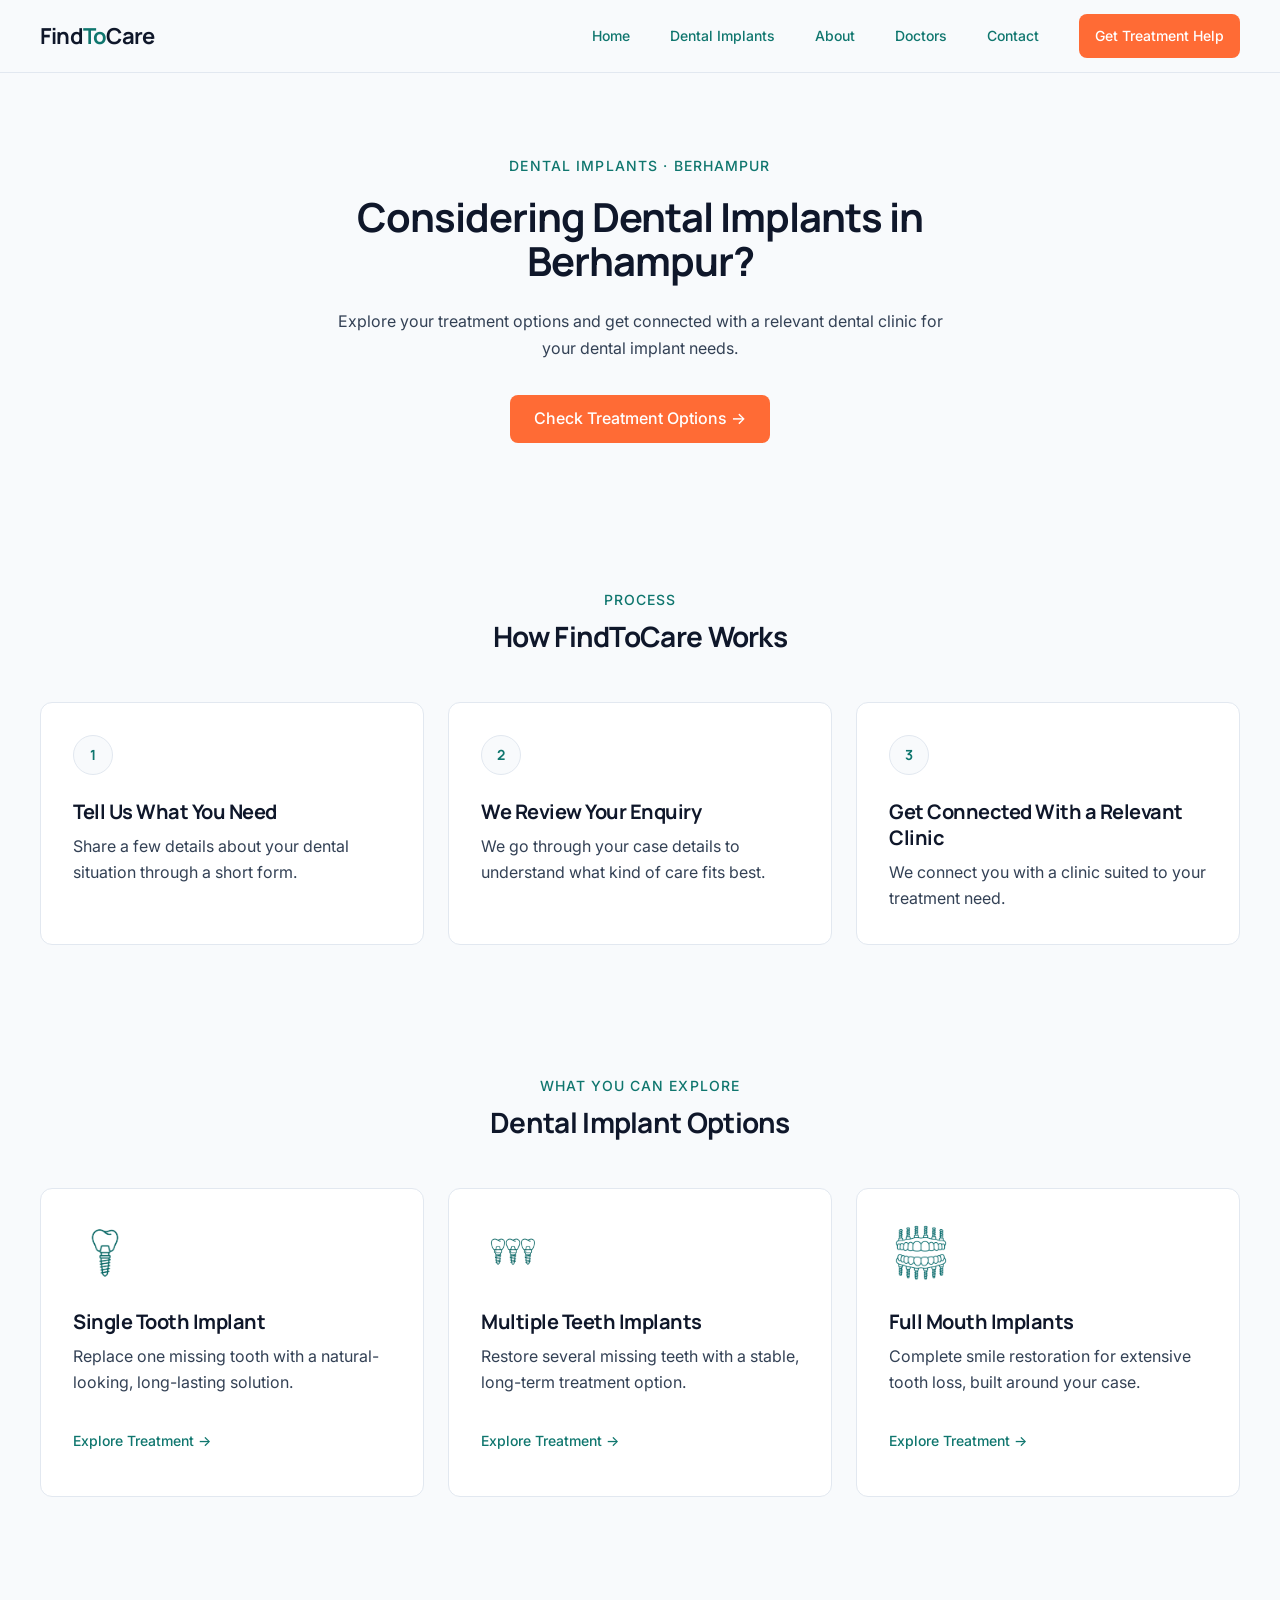
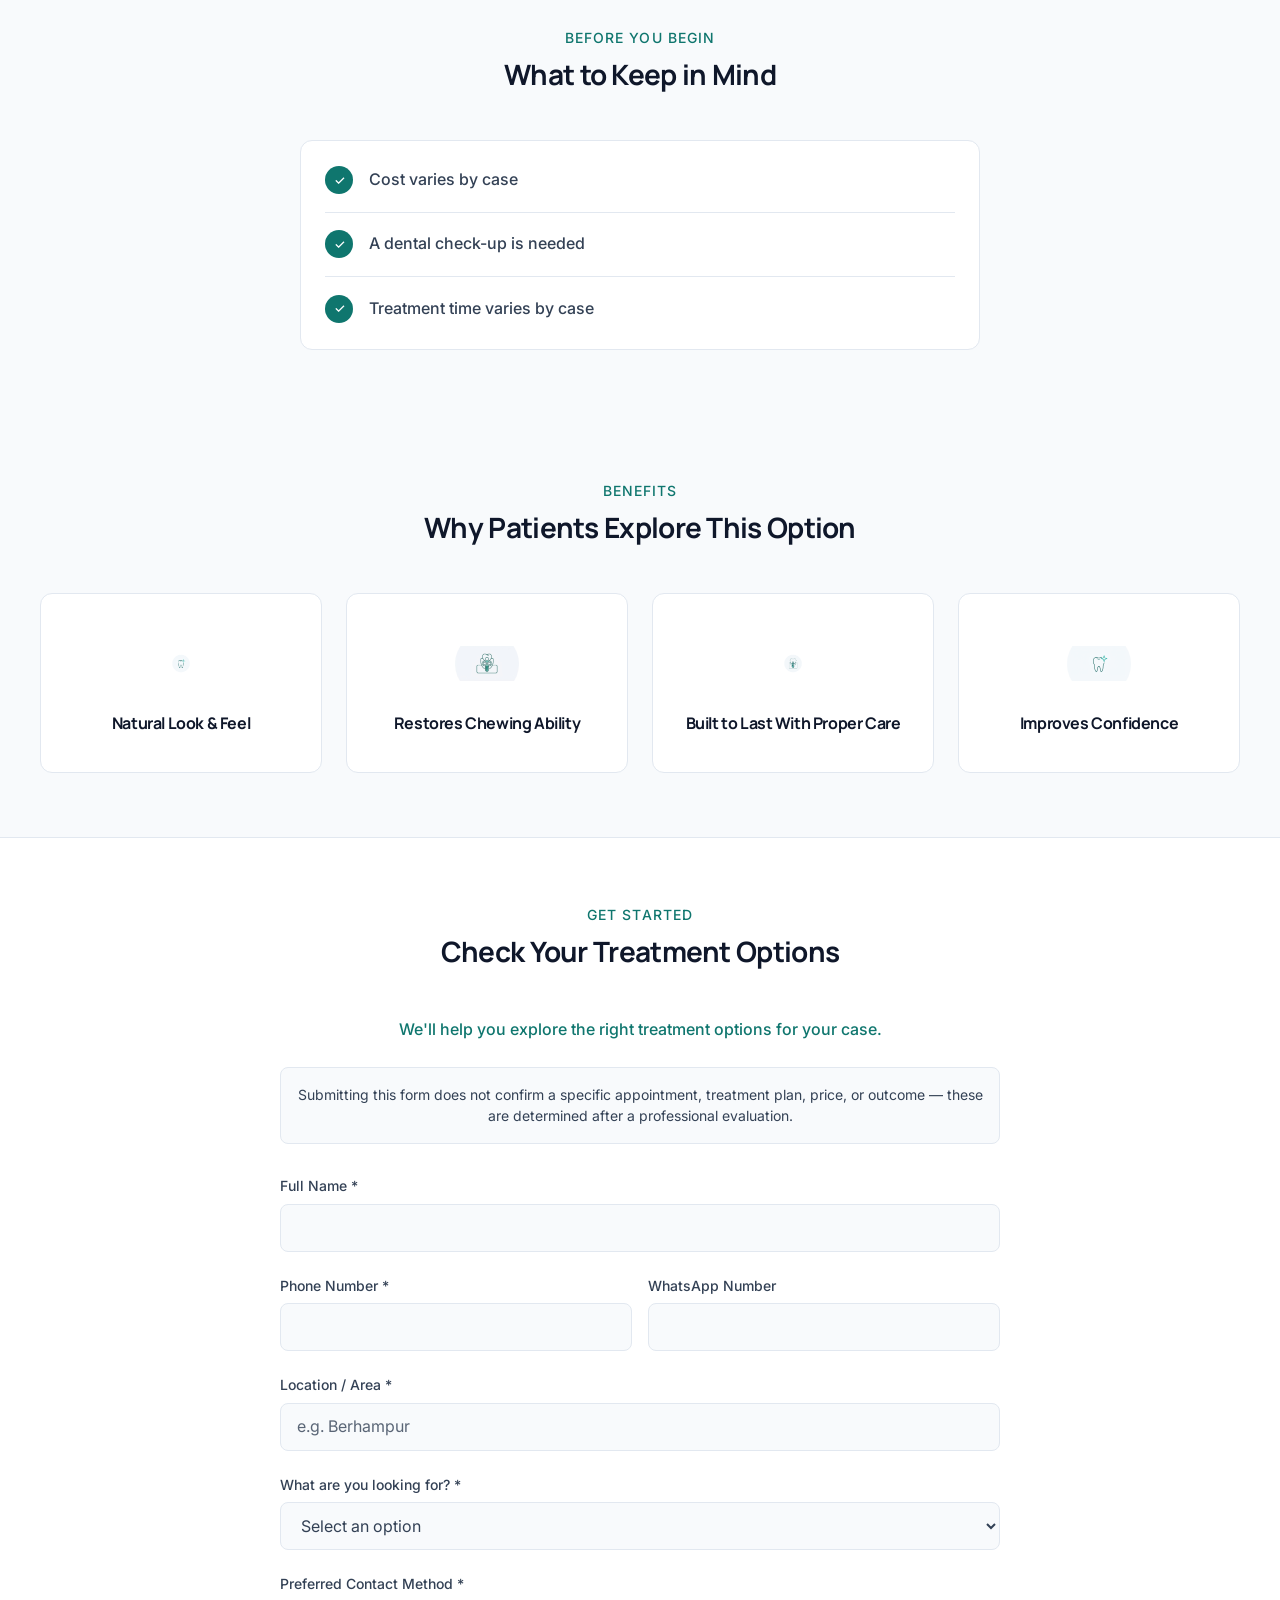
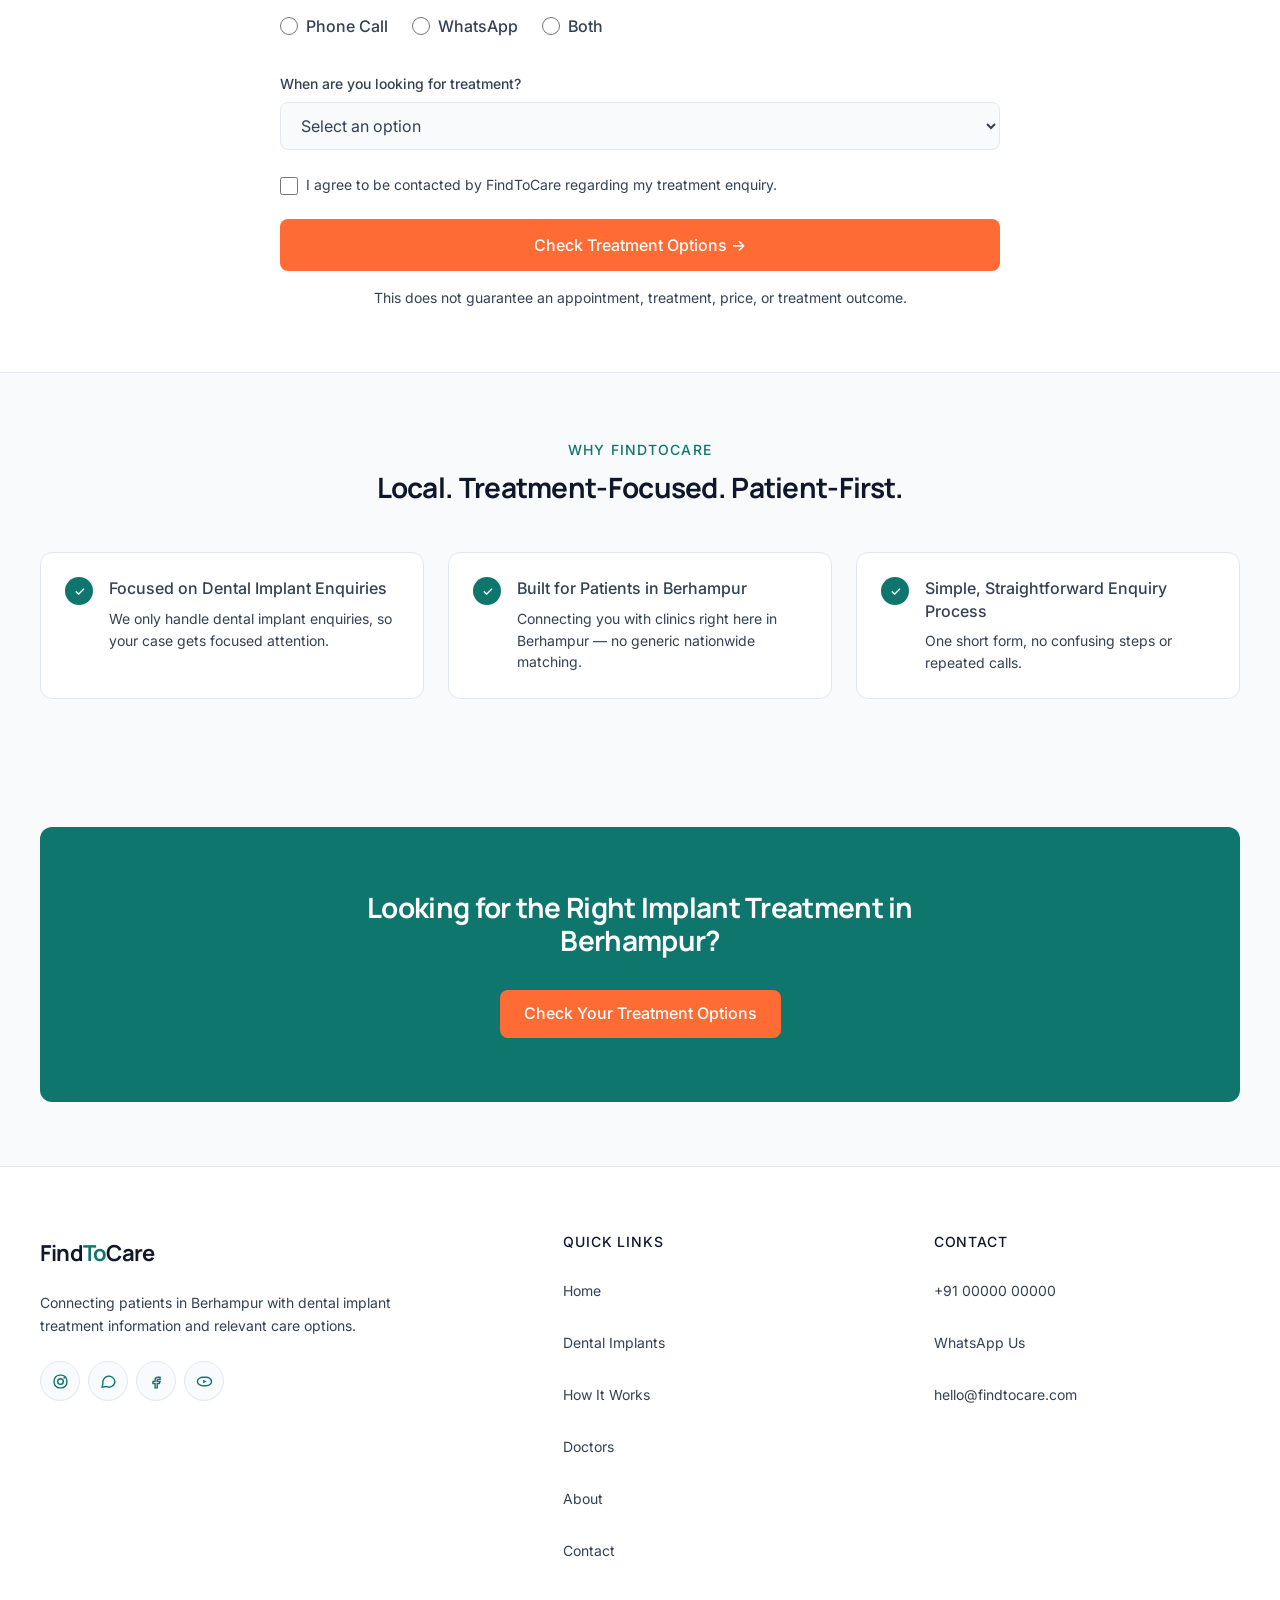
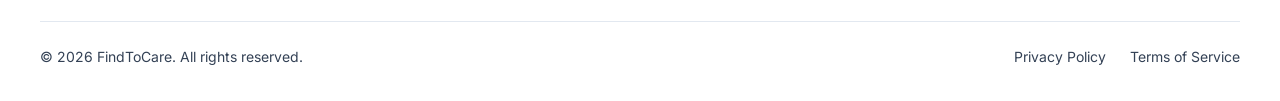
==== commit ce37c1e5: "Update index.html" ====
--- a/index.html
+++ b/index.html
@@ -1,3 +1,640 @@
+<!DOCTYPE html>
+<html lang="en">
+
+<head>
+  <meta charset="UTF-8">
+  <meta name="viewport" content="width=device-width, initial-scale=1.0">
+
+  <title>FindToCare — Dental Implants in Berhampur</title>
+
+  <meta
+    name="description"
+    content="Explore dental implant treatment options in Berhampur and get connected with relevant dental care options."
+  >
+
+  <link rel="preconnect" href="https://fonts.googleapis.com">
+  <link rel="preconnect" href="https://fonts.gstatic.com" crossorigin>
+
+  <link
+    href="https://fonts.googleapis.com/css2?family=Manrope:wght@700&family=Inter:wght@400;500&display=swap"
+    rel="stylesheet"
+  >
+
+  <style>
+    
+    :root {
+      --navy: #0F172A;
+      --teal: #0F766E;
+      --brand: #0F766E;
+      --cta: #FF6B35;
+      --accent: #14B8A6;
+      --bg: #F8FAFC;
+      --body: #334155;
+      --border: #E2E8F0;
+      --white: #FFFFFF;
+
+      --font-heading: "Manrope", sans-serif;
+      --font-body: "Inter", sans-serif;
+
+      --container: 1200px;
+
+      --space-1: 8px;
+      --space-2: 16px;
+      --space-3: 24px;
+      --space-4: 32px;
+      --space-5: 48px;
+      --space-6: 64px;
+      --space-7: 80px;
+
+      --radius: 12px;
+      --control-radius: 8px;
+      --tap: 44px;
+    }
+
+    *,
+    *::before,
+    *::after {
+      box-sizing: border-box;
+      margin: 0;
+      padding: 0;
+    }
+
+    html {
+      scroll-behavior: smooth;
+    }
+
+    body {
+      min-width: 320px;
+      overflow-x: hidden;
+      font-family: var(--font-body);
+      font-size: 16px;
+      font-weight: 400;
+      line-height: 1.6;
+      color: var(--body);
+      background: var(--bg);
+      -webkit-font-smoothing: antialiased;
+      text-rendering: optimizeLegibility;
+    }
+
+    a {
+      color: inherit;
+      text-decoration: none;
+    }
+
+    button,
+    input,
+    select {
+      font: inherit;
+    }
+
+    button {
+      cursor: pointer;
+    }
+
+    img,
+    svg {
+      display: block;
+      max-width: 100%;
+    }
+
+    ul {
+      list-style: none;
+    }
+
+    .container {
+      width: min(calc(100% - 64px), var(--container));
+      margin-inline: auto;
+    }
+
+    h1,
+    h2,
+    h3 {
+      font-family: var(--font-heading);
+      font-weight: 700;
+      color: var(--navy);
+      letter-spacing: -0.025em;
+      overflow-wrap: break-word;
+    }
+
+    h1 {
+      font-size: 40px;
+      line-height: 1.12;
+    }
+
+    h2 {
+      font-size: 28px;
+      line-height: 1.2;
+    }
+
+    h3 {
+      font-size: 20px;
+      line-height: 1.3;
+    }
+
+    p {
+      overflow-wrap: break-word;
+    }
+
+    .eyebrow {
+      display: inline-flex;
+      align-items: center;
+      min-height: 24px;
+      font-family: var(--font-body);
+      font-size: 14px;
+      font-weight: 500;
+      line-height: 1.25;
+      letter-spacing: 0.08em;
+      text-transform: uppercase;
+      color: var(--teal);
+    }
+
+    .btn {
+      min-height: 48px;
+      display: inline-flex;
+      align-items: center;
+      justify-content: center;
+      gap: var(--space-1);
+      padding: 0 var(--space-3);
+      border: 0;
+      border-radius: var(--control-radius);
+      color: var(--white);
+      background: var(--cta);
+      font-family: var(--font-body);
+      font-size: 16px;
+      font-weight: 500;
+      line-height: 1.2;
+      white-space: nowrap;
+      transition: transform 0.2s ease, filter 0.2s ease;
+    }
+
+    .btn:hover {
+      filter: brightness(0.96);
+      transform: translateY(-1px);
+    }
+
+    .btn:active {
+      transform: translateY(0);
+    }
+
+    header {
+      position: sticky;
+      top: 0;
+      z-index: 1000;
+      background: var(--bg);
+      border-bottom: 1px solid var(--border);
+    }
+
+    .nav-wrap {
+      min-height: 72px;
+      display: flex;
+      align-items: center;
+      gap: var(--space-4);
+    }
+
+    .logo {
+      flex: 0 0 auto;
+      display: inline-flex;
+      align-items: center;
+      min-height: var(--tap);
+      font-family: var(--font-heading);
+      font-size: 22px;
+      font-weight: 700;
+      line-height: 1;
+      letter-spacing: -0.035em;
+    }
+
+    .logo .find,
+    .logo .care {
+      color: var(--navy);
+    }
+
+    .logo .to {
+      color: var(--teal);
+    }
+
+    .nav-links {
+      display: flex;
+      align-items: center;
+      gap: var(--space-3);
+      margin-left: auto;
+    }
+
+    .nav-links a {
+      min-height: var(--tap);
+      display: inline-flex;
+      align-items: center;
+      position: relative;
+      padding: 0 var(--space-1);
+      color: var(--brand);
+      font-size: 14px;
+      font-weight: 500;
+    }
+
+    .nav-links a::after {
+      content: "";
+      position: absolute;
+      left: var(--space-1);
+      right: var(--space-1);
+      bottom: 5px;
+      height: 2px;
+      border-radius: 999px;
+      background: var(--teal);
+      transform: scaleX(0);
+      transition: transform 0.2s ease;
+    }
+
+    .nav-links a:hover::after {
+      transform: scaleX(1);
+    }
+
+    .nav-cta {
+      display: flex;
+      align-items: center;
+      gap: var(--space-1);
+      flex: 0 0 auto;
+    }
+
+    .nav-cta .btn {
+      min-height: 44px;
+      padding-inline: var(--space-2);
+      font-size: 14px;
+    }
+
+    .hamburger {
+      display: none;
+      width: var(--tap);
+      height: var(--tap);
+      align-items: center;
+      justify-content: center;
+      flex-direction: column;
+      gap: 5px;
+      border: 1px solid var(--border);
+      border-radius: var(--control-radius);
+      background: var(--white);
+    }
+
+    .hamburger span {
+      width: 20px;
+      height: 2px;
+      background: var(--brand);
+      border-radius: 999px;
+      transition: transform 0.2s ease, opacity 0.2s ease;
+    }
+
+    .hamburger.active span:nth-child(1) {
+      transform: translateY(7px) rotate(45deg);
+    }
+
+    .hamburger.active span:nth-child(2) {
+      opacity: 0;
+    }
+
+    .hamburger.active span:nth-child(3) {
+      transform: translateY(-7px) rotate(-45deg);
+    }
+
+    .mobile-menu {
+      display: none;
+      border-top: 1px solid var(--border);
+      background: var(--bg);
+    }
+
+    .mobile-menu-inner {
+      width: min(calc(100% - 32px), var(--container));
+      margin-inline: auto;
+      padding: var(--space-1) 0 var(--space-3);
+    }
+
+    .mobile-menu a {
+      min-height: var(--tap);
+      display: flex;
+      align-items: center;
+      padding: 0 var(--space-1);
+      color: var(--brand);
+      font-size: 16px;
+      font-weight: 500;
+    }
+
+    .mobile-menu a:hover {
+      color: var(--teal);
+    }
+
+    .mobile-cta {
+      margin-top: var(--space-1);
+      justify-content: center;
+      min-height: 48px !important;
+      padding: 0 var(--space-2) !important;
+      border-radius: var(--control-radius);
+      color: var(--white) !important;
+      background: var(--cta);
+    }
+
+    .mobile-menu.open {
+      display: block;
+    }
+
+    .hero {
+      padding: var(--space-7) 0;
+      text-align: center;
+    }
+
+    .hero-content {
+      max-width: 760px;
+      margin-inline: auto;
+    }
+
+    .hero-content h1 {
+      max-width: 760px;
+      margin: var(--space-2) auto var(--space-3);
+    }
+
+    .hero-content p {
+      max-width: 640px;
+      margin: 0 auto var(--space-4);
+      font-size: 16px;
+      line-height: 1.7;
+    }
+
+    .hero-actions {
+      display: flex;
+      justify-content: center;
+    }
+
+    section {
+      padding: var(--space-6) 0;
+    }
+
+    .section-head {
+      max-width: 680px;
+      margin: 0 auto var(--space-5);
+      text-align: center;
+    }
+
+    .section-head h2 {
+      margin-top: var(--space-1);
+    }
+
+    .section-head p {
+      margin-top: var(--space-2);
+      font-size: 16px;
+    }
+
+    .steps,
+    .cards,
+    .trust-grid {
+      display: grid;
+      gap: var(--space-3);
+    }
+
+    .steps,
+    .cards {
+      grid-template-columns: repeat(3, minmax(0, 1fr));
+    }
+
+    .step-card,
+    .card,
+    .why-item,
+    .trust-item,
+    .keep-box {
+      min-width: 0;
+      background: var(--white);
+      border: 1px solid var(--border);
+      border-radius: var(--radius);
+    }
+
+    .step-card {
+      padding: var(--space-4);
+    }
+
+    .step-num {
+      width: 40px;
+      height: 40px;
+      display: flex;
+      align-items: center;
+      justify-content: center;
+      margin-bottom: var(--space-3);
+      border: 1px solid var(--border);
+      border-radius: 50%;
+      color: var(--teal);
+      background: var(--bg);
+      font-family: var(--font-heading);
+      font-size: 14px;
+      font-weight: 700;
+    }
+
+    .step-card h3 {
+      margin-bottom: var(--space-1);
+    }
+
+    .step-card p,
+    .card p {
+      font-size: 16px;
+      line-height: 1.65;
+    }
+
+    .card {
+      display: flex;
+      flex-direction: column;
+      padding: var(--space-4);
+      transition: border-color 0.2s ease, transform 0.2s ease;
+    }
+
+    .card:hover {
+      border-color: var(--teal);
+      transform: translateY(-2px);
+    }
+
+    .card-icon {
+      width: 64px;
+      height: 64px;
+      display: flex;
+      align-items: center;
+      justify-content: flex-start;
+      margin-bottom: var(--space-3);
+      border-radius: 50%;
+    }
+
+    .card-icon img,
+    .why-icon img {
+      width: 64px;
+      height: 64px;
+      object-fit: contain;
+      border-radius: 50%;
+    }
+
+    .card h3 {
+      margin-bottom: var(--space-1);
+    }
+
+    .card p {
+      margin-bottom: var(--space-3);
+    }
+
+    .card a {
+      min-height: var(--tap);
+      display: inline-flex;
+      align-items: center;
+      gap: var(--space-1);
+      width: fit-content;
+      margin-top: auto;
+      color: var(--teal);
+      font-size: 14px;
+      font-weight: 500;
+    }
+
+    .card a:hover {
+      text-decoration: underline;
+      text-underline-offset: 3px;
+    }
+
+    .keep-box {
+      max-width: 680px;
+      margin-inline: auto;
+      padding: var(--space-1) var(--space-3);
+    }
+
+    .keep-item {
+      min-height: 64px;
+      display: flex;
+      align-items: center;
+      gap: var(--space-2);
+      padding: var(--space-2) 0;
+      border-bottom: 1px solid var(--border);
+    }
+
+    .keep-item:last-child {
+      border-bottom: 0;
+    }
+
+    .keep-check {
+      width: 28px;
+      height: 28px;
+      flex: 0 0 28px;
+      display: flex;
+      align-items: center;
+      justify-content: center;
+      border-radius: 50%;
+      color: var(--white);
+      background: var(--teal);
+      font-size: 13px;
+      font-weight: 500;
+    }
+
+    .keep-item p {
+      color: var(--body);
+      font-size: 16px;
+      font-weight: 500;
+    }
+
+    .why-grid {
+      display: grid;
+      grid-template-columns: repeat(4, minmax(0, 1fr));
+      gap: var(--space-3);
+    }
+
+    .why-item {
+      min-height: 180px;
+      display: flex;
+      flex-direction: column;
+      align-items: center;
+      justify-content: center;
+      padding: var(--space-3);
+      text-align: center;
+    }
+
+    .why-icon {
+      width: 64px;
+      height: 64px;
+      display: flex;
+      align-items: center;
+      justify-content: center;
+      margin-bottom: var(--space-2);
+      border-radius: 50%;
+    }
+
+    .why-item h3 {
+      font-size: 16px;
+      line-height: 1.4;
+    }
+
+    .form-section {
+      scroll-margin-top: 90px;
+      background: var(--white);
+      border-top: 1px solid var(--border);
+      border-bottom: 1px solid var(--border);
+    }
+
+    .form-section:target {
+      border-color: var(--accent);
+    }
+
+    .form-wrap {
+      max-width: 720px;
+      margin-inline: auto;
+    }
+
+    .form-note {
+      margin-bottom: var(--space-3);
+      text-align: center;
+      color: var(--teal);
+      font-size: 16px;
+      font-weight: 500;
+    }
+
+    .disclaimer-top {
+      margin-bottom: var(--space-4);
+      padding: var(--space-2);
+      text-align: center;
+      color: var(--body);
+      background: var(--bg);
+      border: 1px solid var(--border);
+      border-radius: var(--control-radius);
+      font-size: 14px;
+      line-height: 1.55;
+    }
+
+    form {
+      display: grid;
+      grid-template-columns: repeat(2, minmax(0, 1fr));
+      gap: var(--space-3) var(--space-2);
+    }
+
+    .field {
+      min-width: 0;
+      display: flex;
+      flex-direction: column;
+      gap: var(--space-1);
+    }
+
+    .field.full {
+      grid-column: 1 / -1;
+    }
+
+    label {
+      color: var(--body);
+      font-size: 14px;
+      font-weight: 500;
+      line-height: 1.4;
+    }
+
+    input,
+    select {
+      width: 100%;
+      min-height: 48px;
+      padding: 0 var(--space-2);
+      color: var(--body);
+      background: var(--bg);
+      border: 1px solid var(--border);
+      border-radius: var(--control-radius);
+      outline: none;
+      font-size: 16px;
+      font-weight: 400;
+      transition: border-color 0.2s ease, background-color 0.2s ease;
+    }
+
+    input::placeholder {
+      color: var(--body);
+      opacity: 0.8;
     }
 
     input:focus,
@@ -88,7 +725,7 @@
 
     .trust-item p {
       margin-bottom: var(--space-1);
-      color: var(--navy);
+      color: var(--body);
       font-size: 16px;
       font-weight: 500;
       line-height: 1.4;
@@ -105,7 +742,7 @@
       width: 100%;
       padding: var(--space-6) var(--space-4);
       text-align: center;
-      background: var(--navy);
+      background: var(--brand);
       border-radius: var(--radius);
     }
 
@@ -390,12 +1027,13 @@
       }
 
       .logo {
-        font-size: 20px;
+        font-size: 21px;
       }
 
       .nav-cta .btn {
-        padding-inline: 10px;
-        font-size: 12px;
+        min-height: 44px;
+        padding-inline: 12px;
+        font-size: 13px;
       }
 
       .hero {
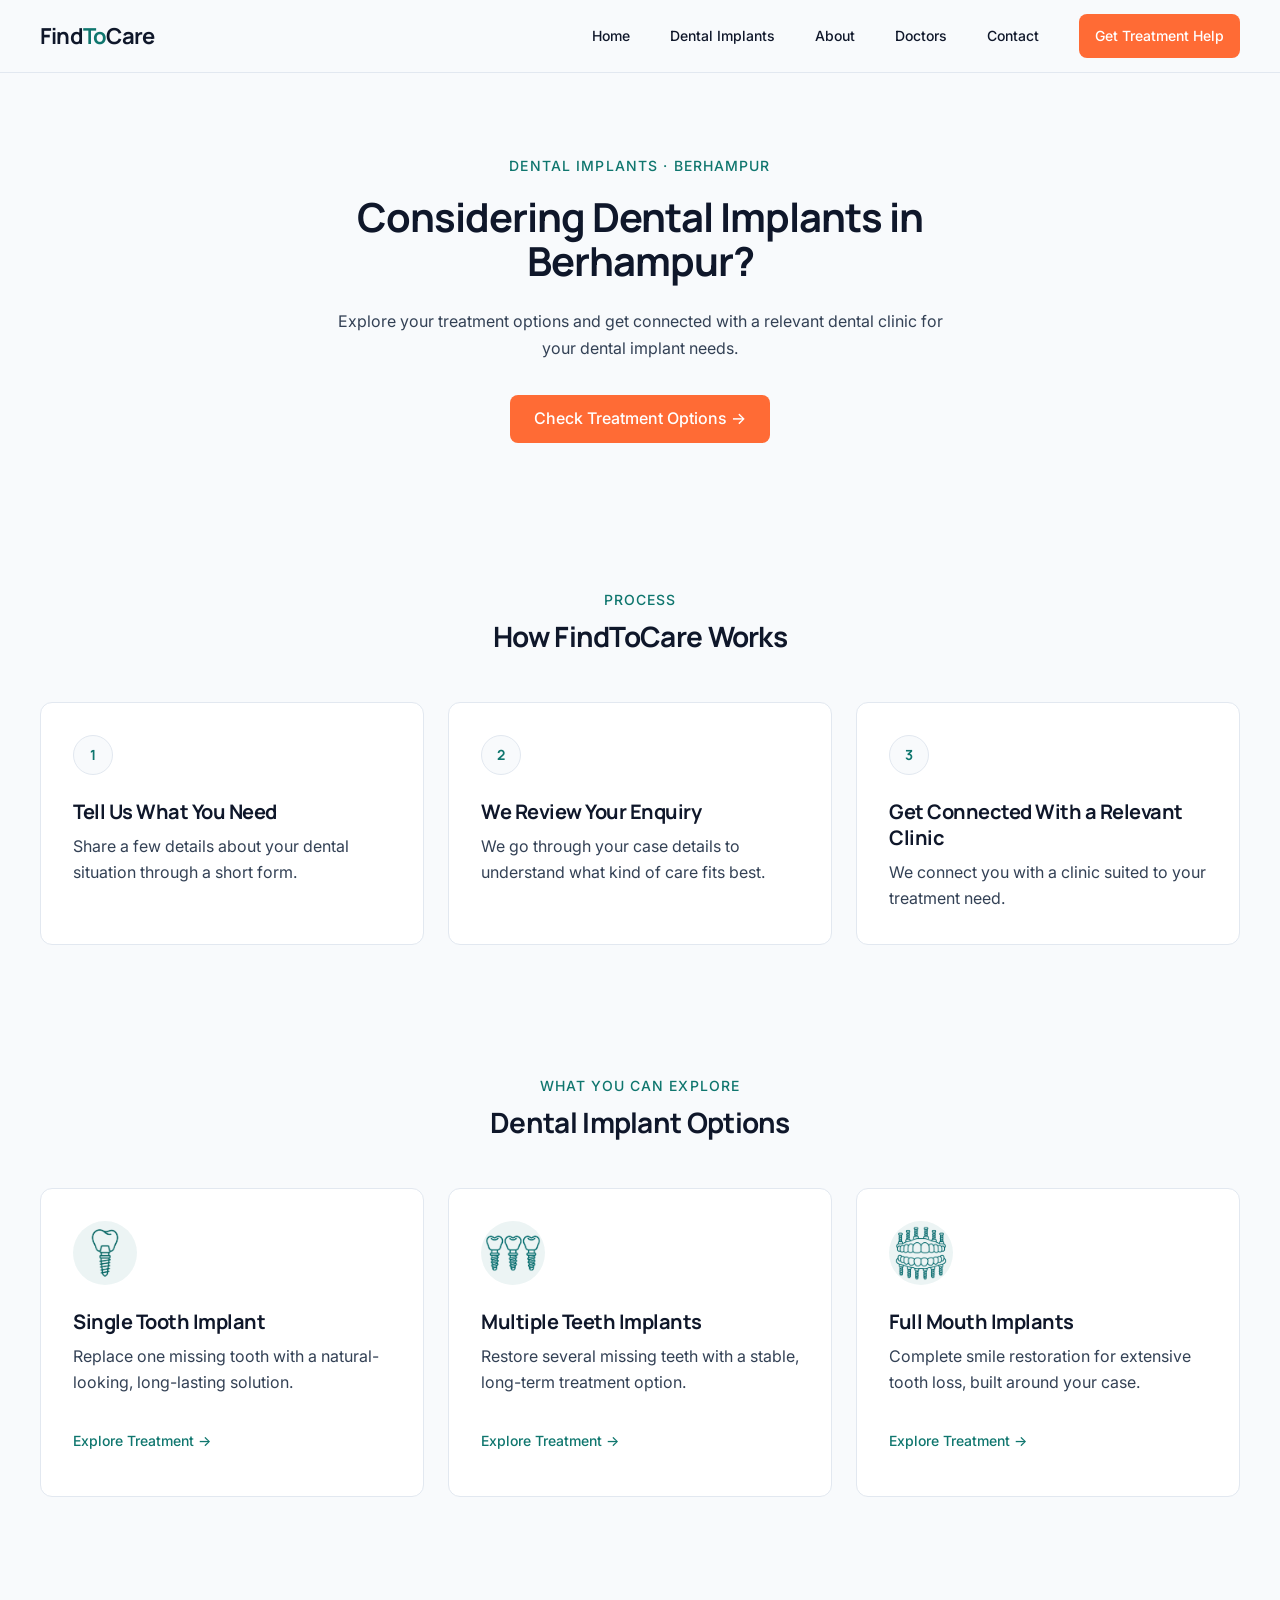
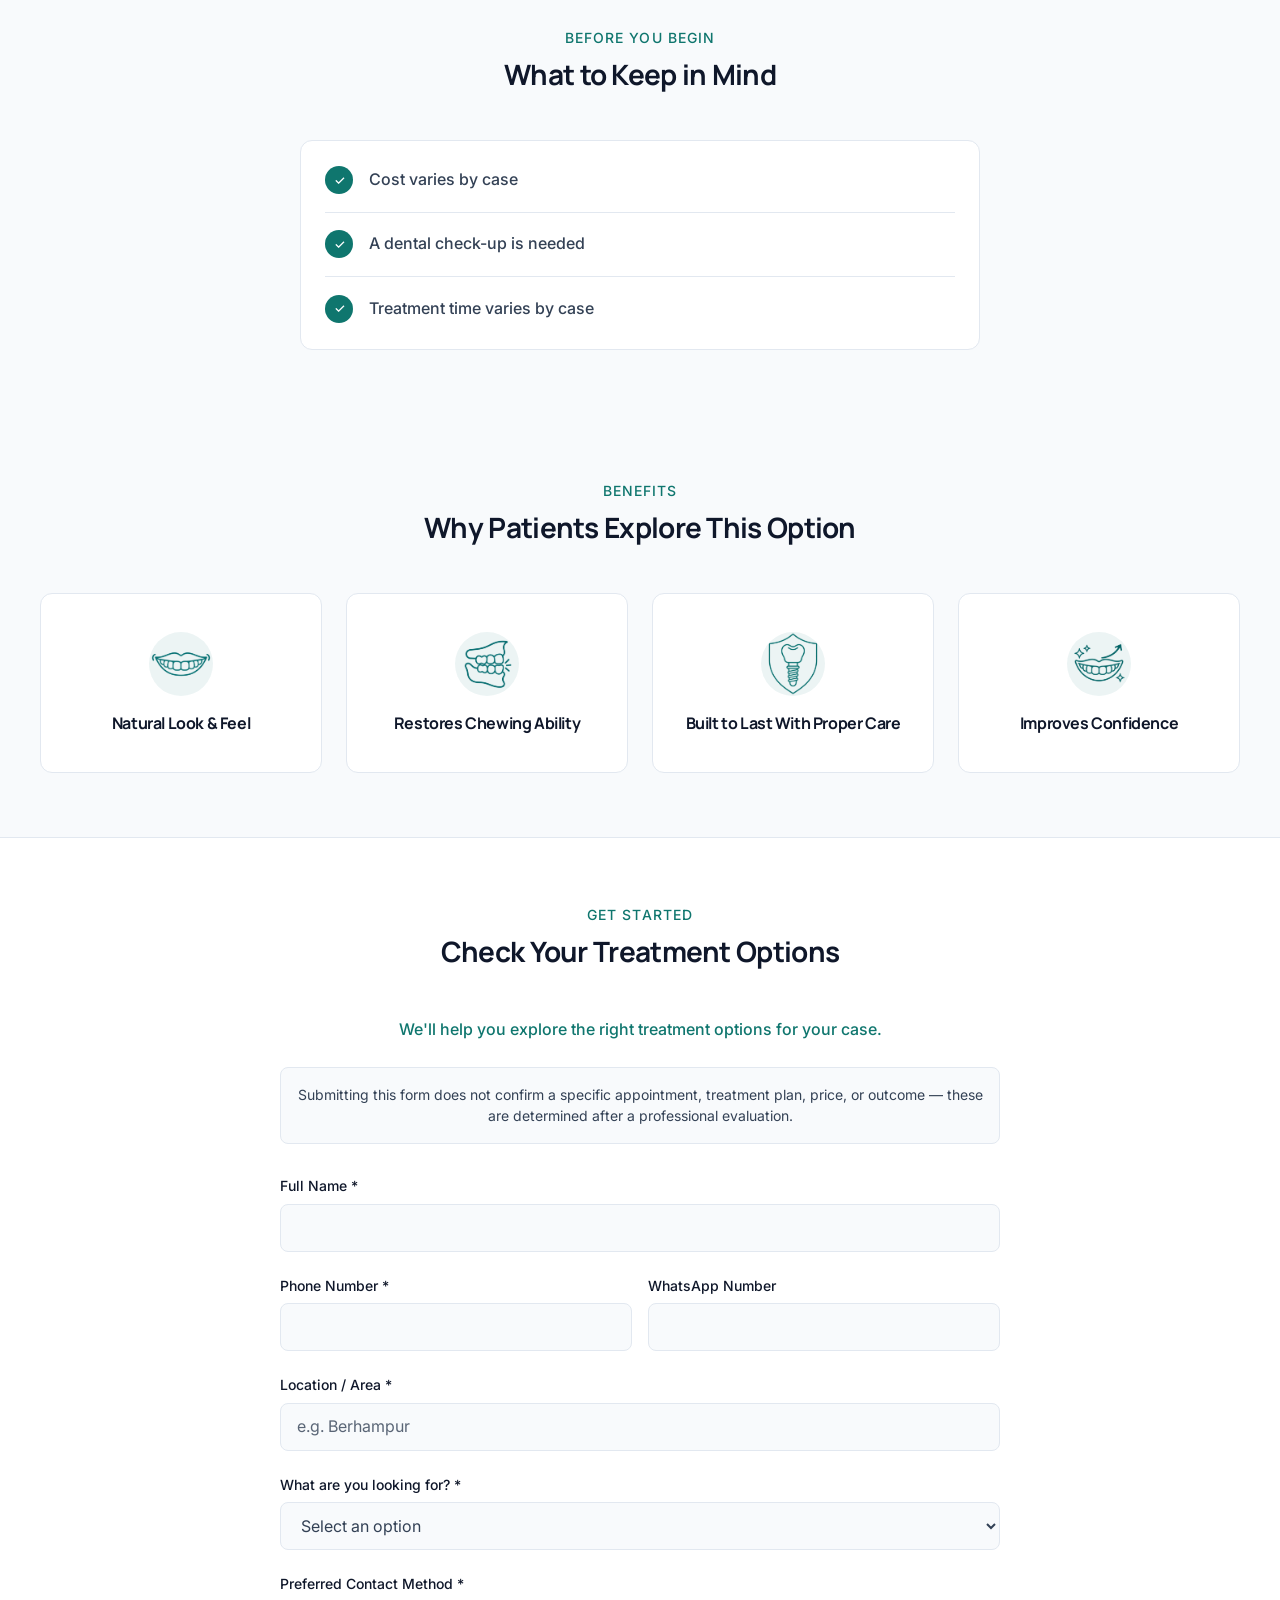
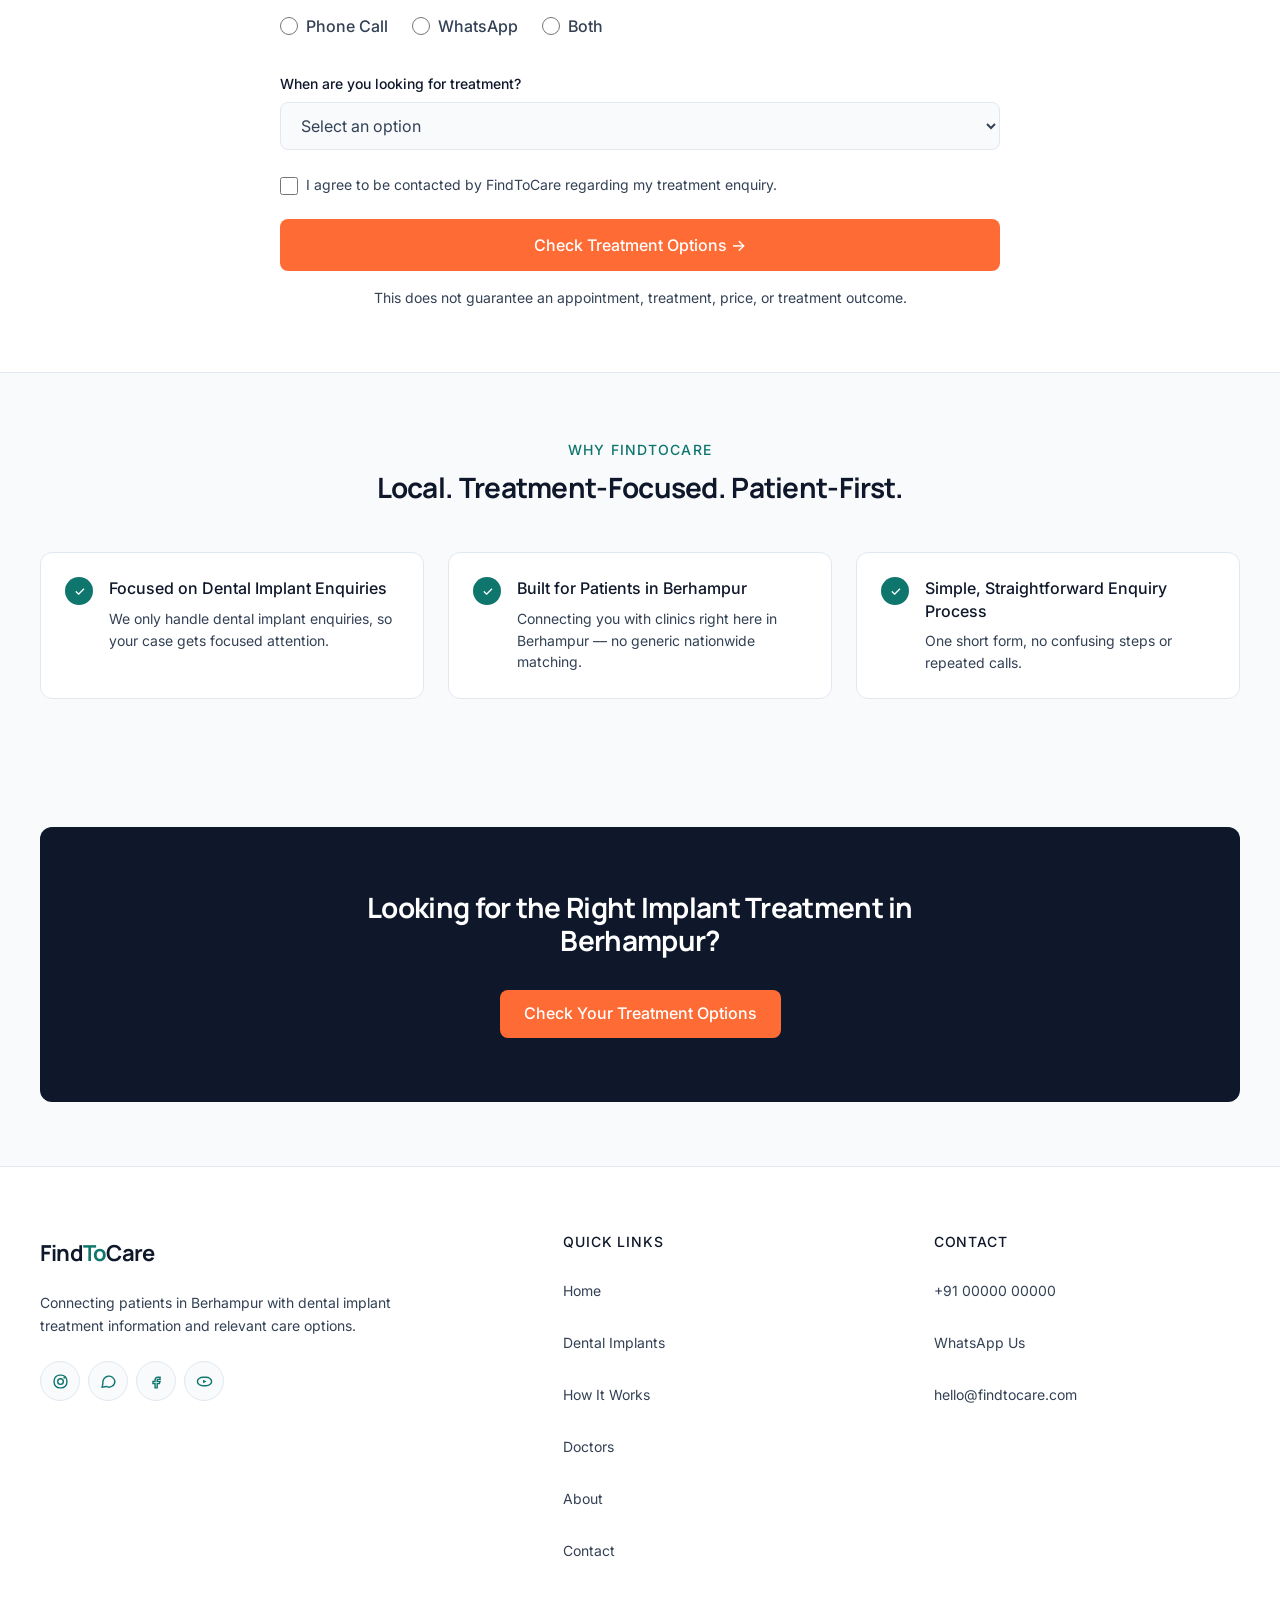
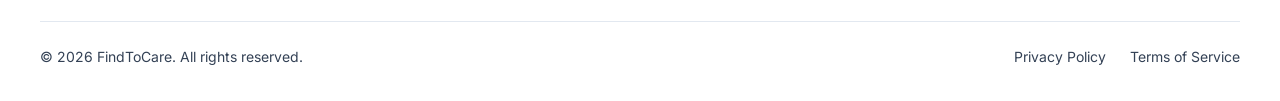
==== commit 7a4f0822: "Update index.html" ====
--- a/index.html
+++ b/index.html
@@ -25,7 +25,6 @@
     :root {
       --navy: #0F172A;
       --teal: #0F766E;
-      --brand: #0F766E;
       --cta: #FF6B35;
       --accent: #14B8A6;
       --bg: #F8FAFC;
@@ -225,7 +224,7 @@
       align-items: center;
       position: relative;
       padding: 0 var(--space-1);
-      color: var(--brand);
+      color: var(--navy);
       font-size: 14px;
       font-weight: 500;
     }
@@ -276,7 +275,7 @@
     .hamburger span {
       width: 20px;
       height: 2px;
-      background: var(--brand);
+      background: var(--navy);
       border-radius: 999px;
       transition: transform 0.2s ease, opacity 0.2s ease;
     }
@@ -310,7 +309,7 @@
       display: flex;
       align-items: center;
       padding: 0 var(--space-1);
-      color: var(--brand);
+      color: var(--navy);
       font-size: 16px;
       font-weight: 500;
     }
@@ -449,9 +448,10 @@
       height: 64px;
       display: flex;
       align-items: center;
-      justify-content: flex-start;
+      justify-content: center;
       margin-bottom: var(--space-3);
       border-radius: 50%;
+      background: rgba(15, 118, 110, 0.08);
     }
 
     .card-icon img,
@@ -550,6 +550,7 @@
       justify-content: center;
       margin-bottom: var(--space-2);
       border-radius: 50%;
+      background: rgba(15, 118, 110, 0.08);
     }
 
     .why-item h3 {
@@ -611,7 +612,7 @@
     }
 
     label {
-      color: var(--body);
+      color: var(--navy);
       font-size: 14px;
       font-weight: 500;
       line-height: 1.4;
@@ -725,7 +726,7 @@
 
     .trust-item p {
       margin-bottom: var(--space-1);
-      color: var(--body);
+      color: var(--navy);
       font-size: 16px;
       font-weight: 500;
       line-height: 1.4;
@@ -742,7 +743,7 @@
       width: 100%;
       padding: var(--space-6) var(--space-4);
       text-align: center;
-      background: var(--brand);
+      background: var(--navy);
       border-radius: var(--radius);
     }
 
@@ -1027,13 +1028,12 @@
       }
 
       .logo {
-        font-size: 21px;
+        font-size: 20px;
       }
 
       .nav-cta .btn {
-        min-height: 44px;
-        padding-inline: 12px;
-        font-size: 13px;
+        padding-inline: 10px;
+        font-size: 12px;
       }
 
       .hero {
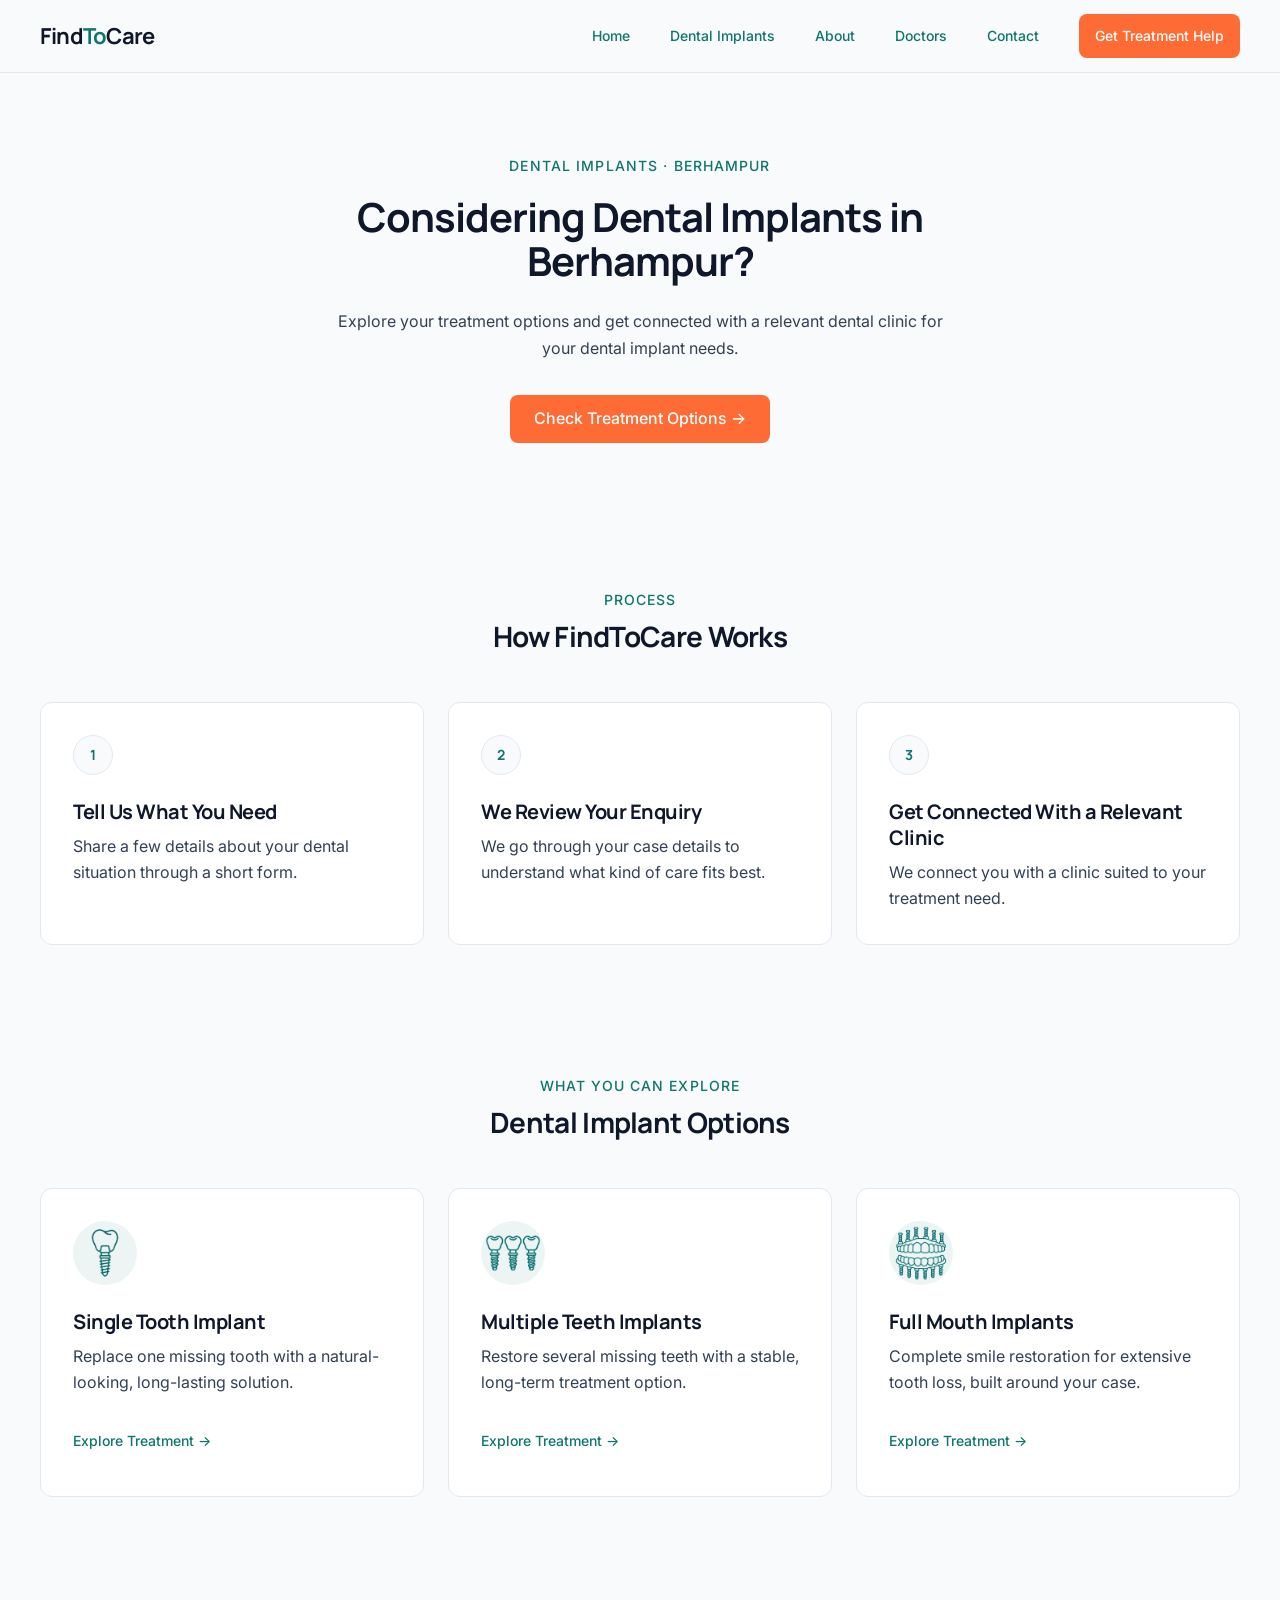
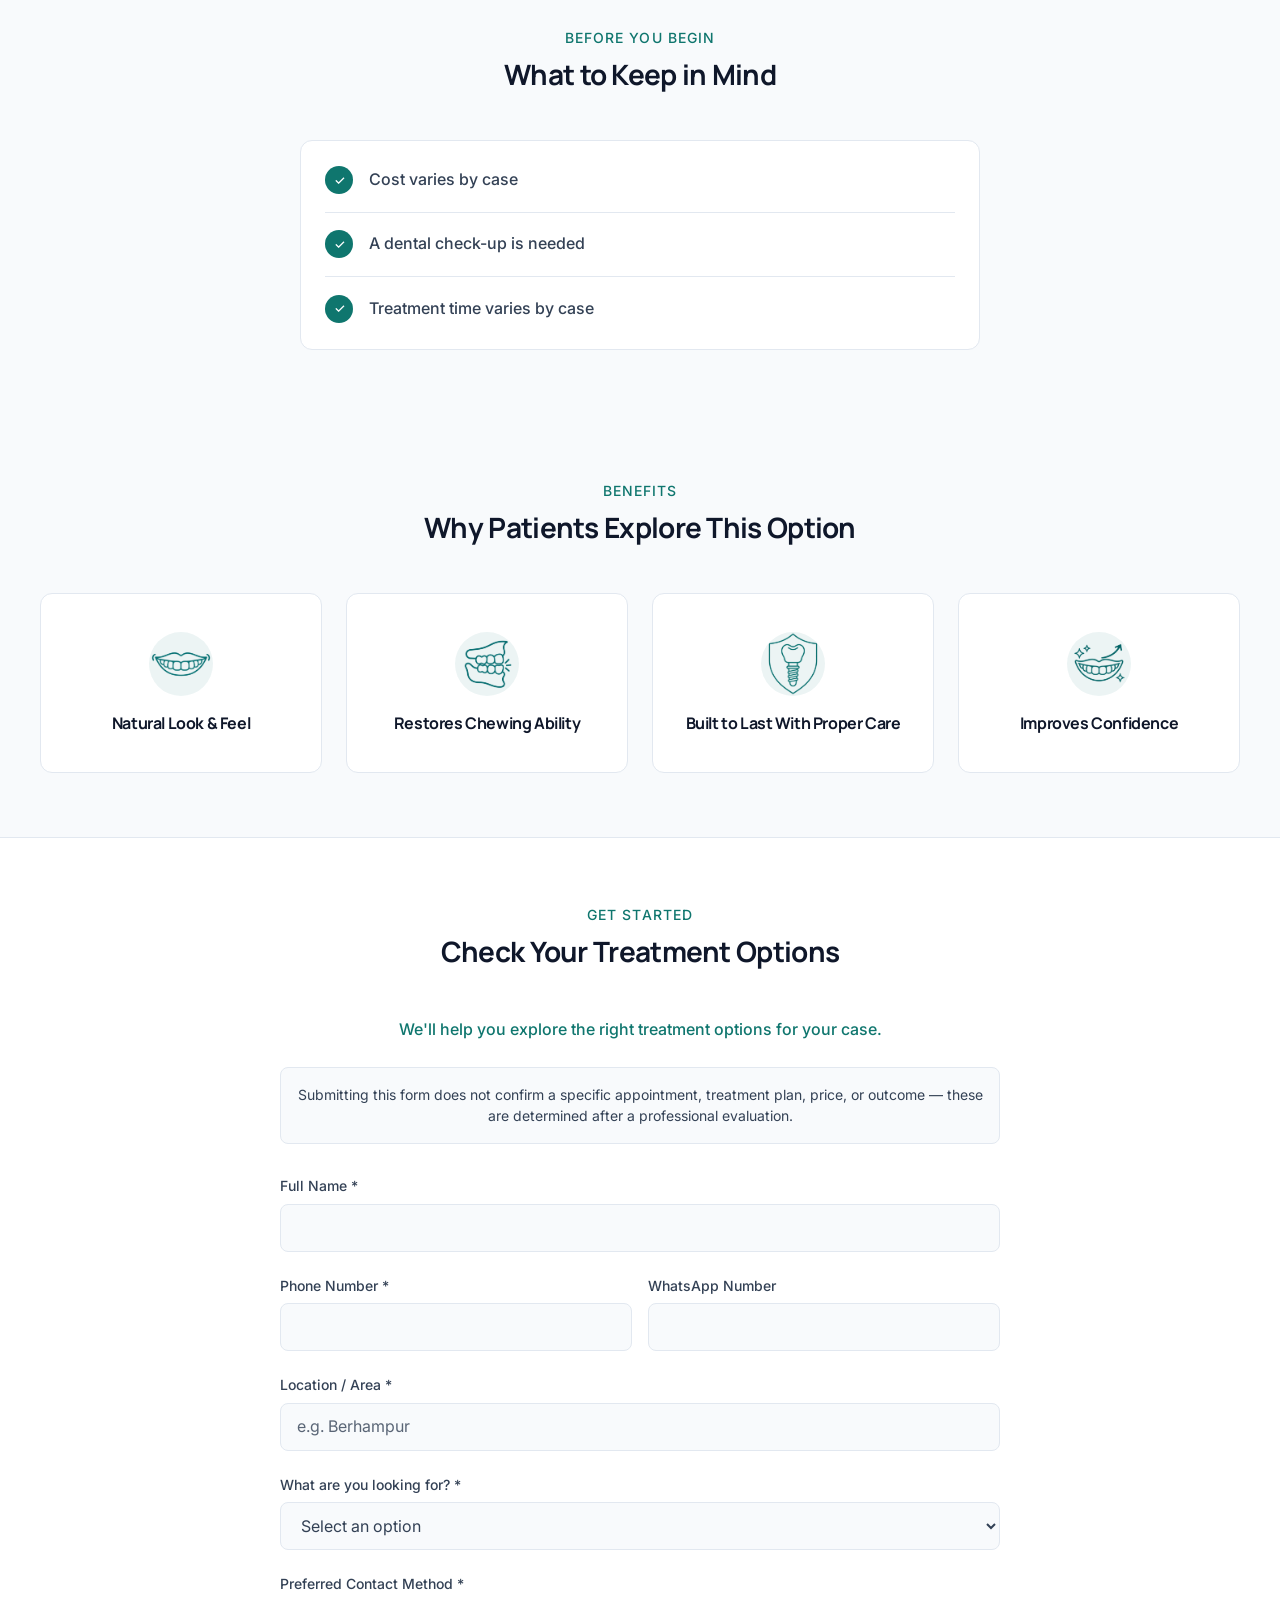
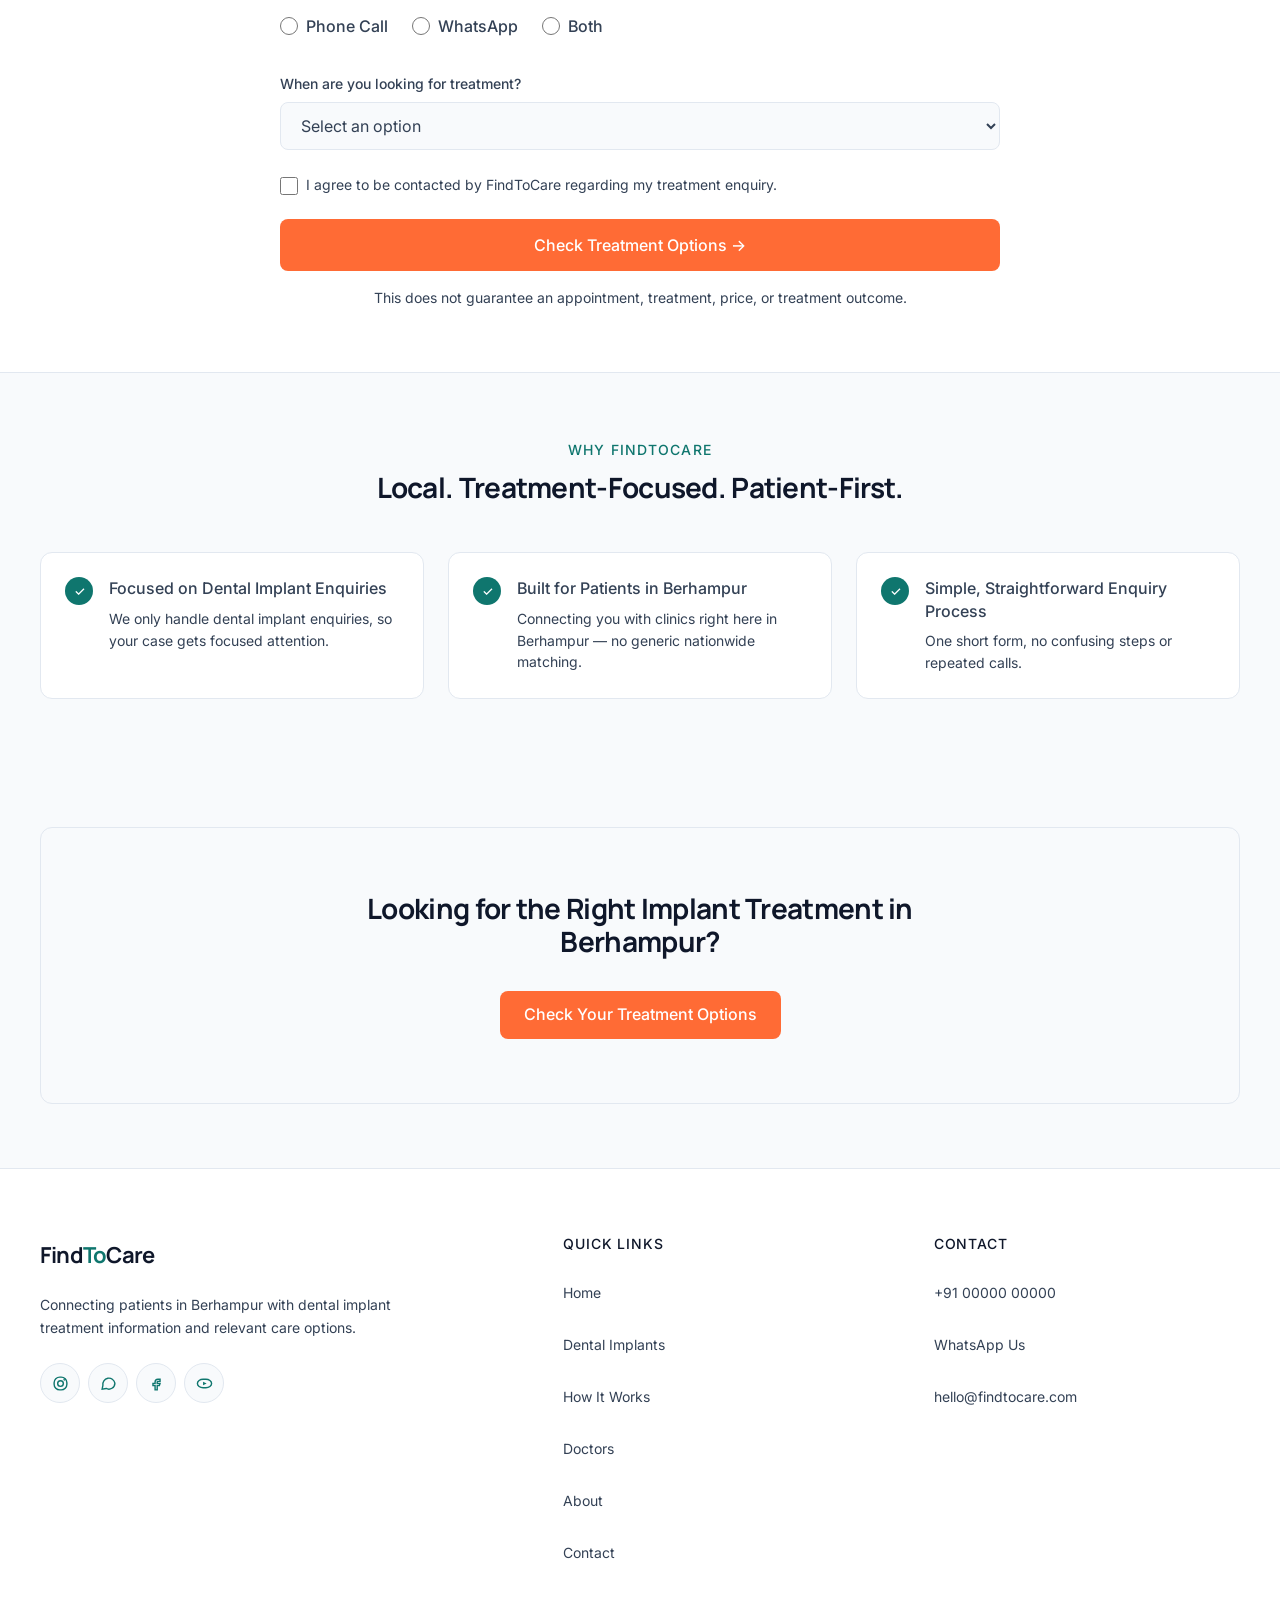
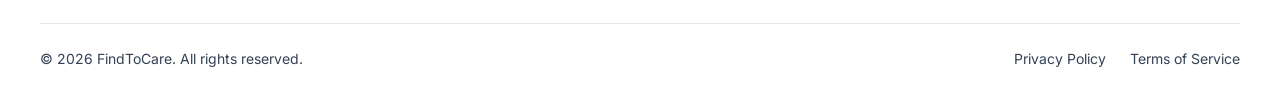
==== commit 08d4515b: "Update index.html" ====
--- a/index.html
+++ b/index.html
@@ -25,6 +25,7 @@
     :root {
       --navy: #0F172A;
       --teal: #0F766E;
+      --brand: #0F766E;
       --cta: #FF6B35;
       --accent: #14B8A6;
       --bg: #F8FAFC;
@@ -224,7 +225,7 @@
       align-items: center;
       position: relative;
       padding: 0 var(--space-1);
-      color: var(--navy);
+      color: var(--brand);
       font-size: 14px;
       font-weight: 500;
     }
@@ -275,7 +276,7 @@
     .hamburger span {
       width: 20px;
       height: 2px;
-      background: var(--navy);
+      background: var(--brand);
       border-radius: 999px;
       transition: transform 0.2s ease, opacity 0.2s ease;
     }
@@ -309,7 +310,7 @@
       display: flex;
       align-items: center;
       padding: 0 var(--space-1);
-      color: var(--navy);
+      color: var(--brand);
       font-size: 16px;
       font-weight: 500;
     }
@@ -612,7 +613,7 @@
     }
 
     label {
-      color: var(--navy);
+      color: var(--body);
       font-size: 14px;
       font-weight: 500;
       line-height: 1.4;
@@ -726,7 +727,7 @@
 
     .trust-item p {
       margin-bottom: var(--space-1);
-      color: var(--navy);
+      color: var(--body);
       font-size: 16px;
       font-weight: 500;
       line-height: 1.4;
@@ -739,18 +740,20 @@
       line-height: 1.55;
     }
 
+    /* FINAL CTA — corrected */
     .final-cta {
       width: 100%;
       padding: var(--space-6) var(--space-4);
       text-align: center;
-      background: var(--navy);
+      background: var(--bg);
+      border: 1px solid var(--border);
       border-radius: var(--radius);
     }
 
     .final-cta h2 {
       max-width: 600px;
       margin: 0 auto var(--space-4);
-      color: var(--white);
+      color: var(--navy);
       font-size: 28px;
       line-height: 1.2;
     }
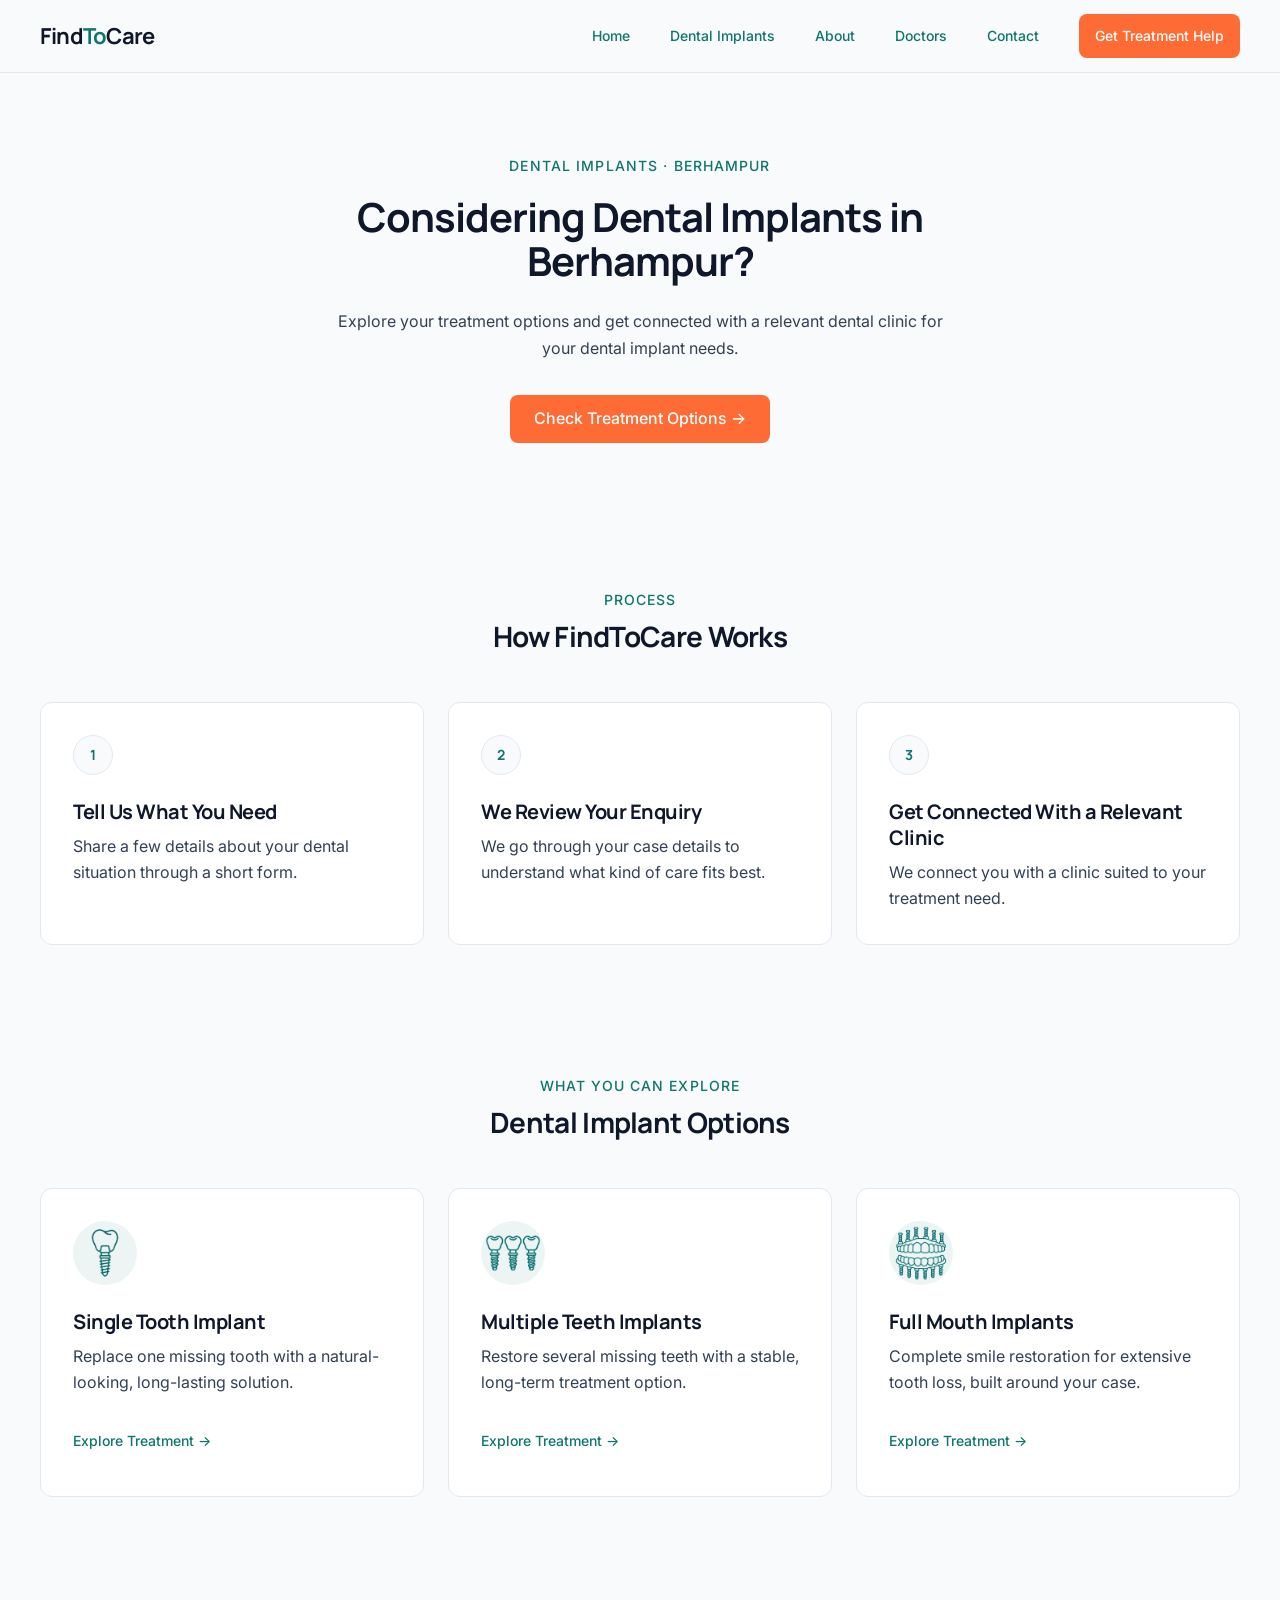
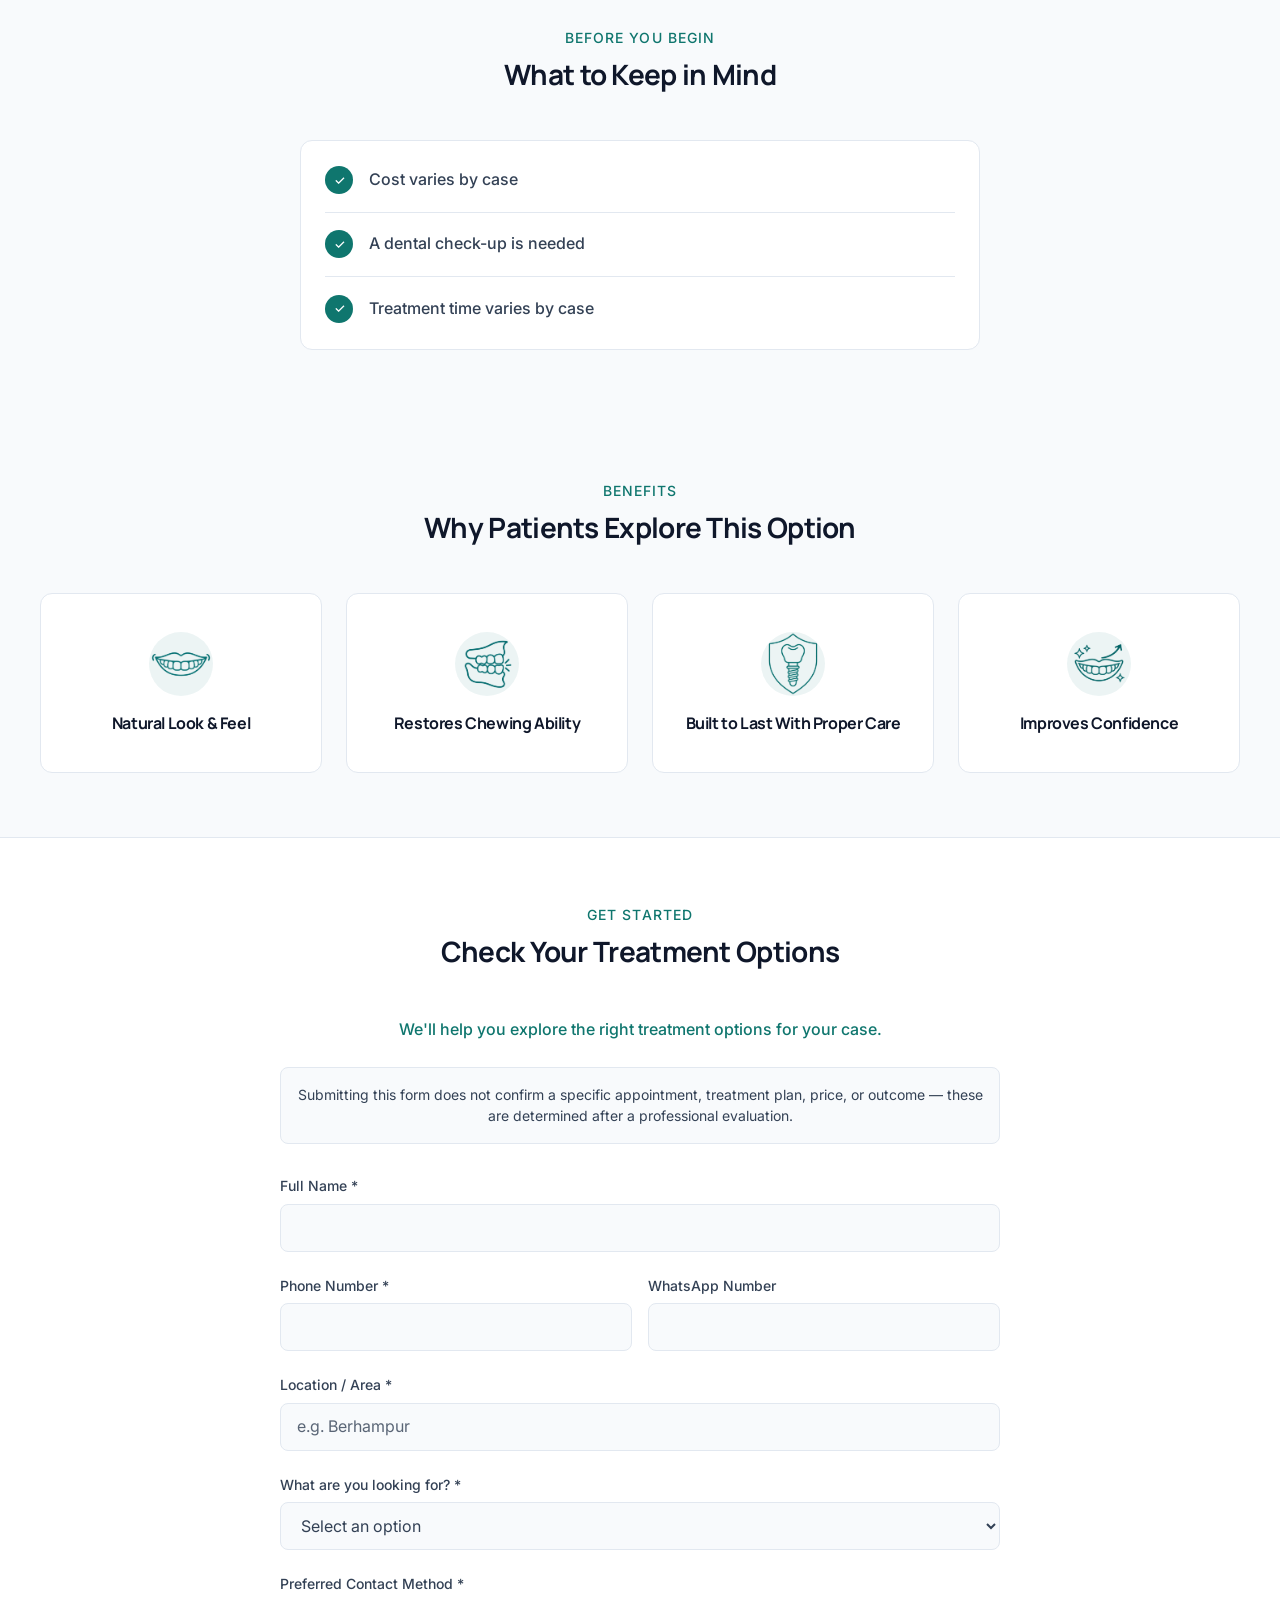
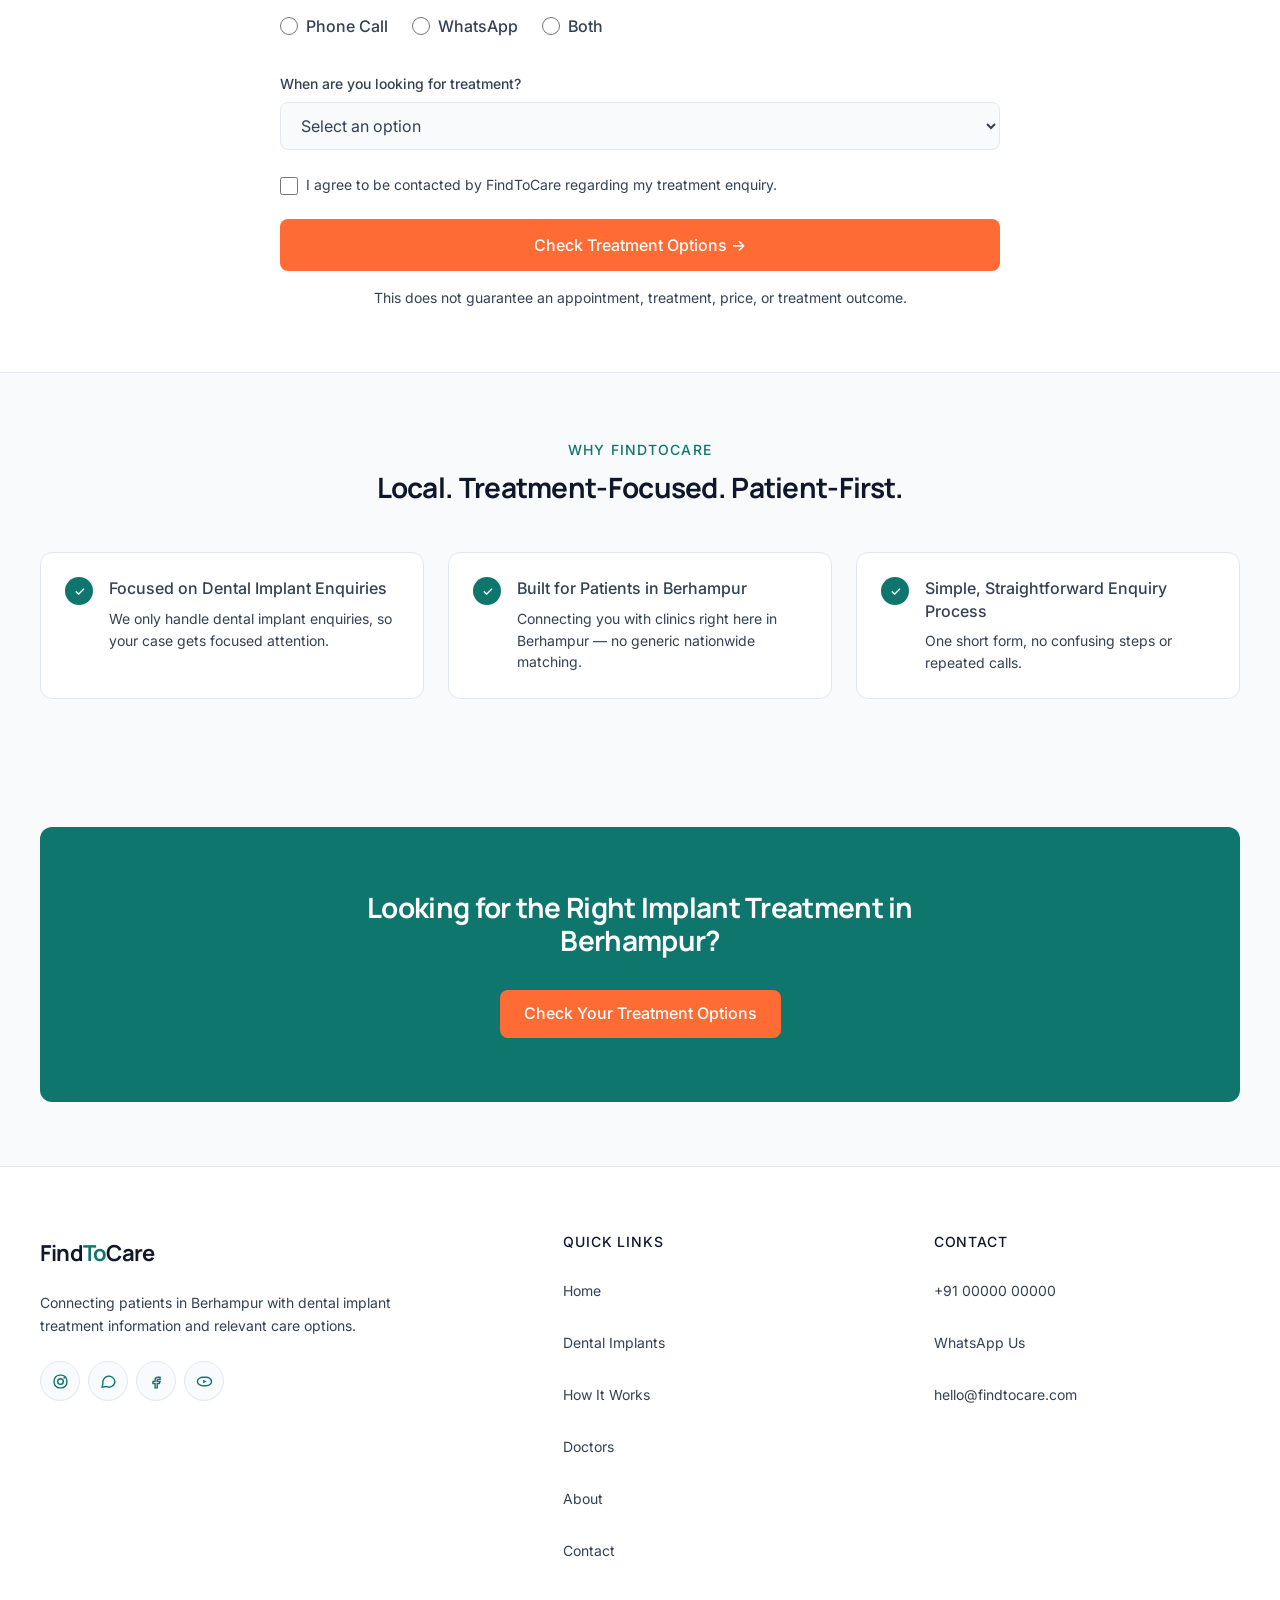
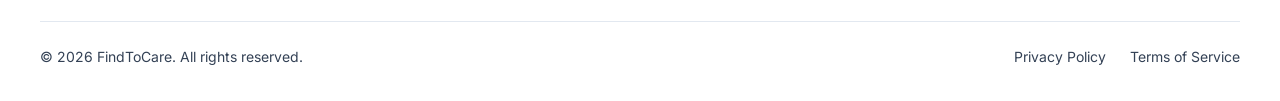
==== commit 60833f0a: "Update index.html" ====
--- a/index.html
+++ b/index.html
@@ -742,21 +742,20 @@
 
     /* FINAL CTA — corrected */
     .final-cta {
-      width: 100%;
-      padding: var(--space-6) var(--space-4);
-      text-align: center;
-      background: var(--bg);
-      border: 1px solid var(--border);
-      border-radius: var(--radius);
-    }
-
-    .final-cta h2 {
-      max-width: 600px;
-      margin: 0 auto var(--space-4);
-      color: var(--navy);
-      font-size: 28px;
-      line-height: 1.2;
-    }
+  width: 100%;
+  padding: var(--space-6) var(--space-4);
+  text-align: center;
+  background: var(--teal);
+  border-radius: var(--radius);
+}
+
+.final-cta h2 {
+  max-width: 600px;
+  margin: 0 auto var(--space-4);
+  color: var(--white);
+  font-size: 28px;
+  line-height: 1.2;
+}
 
     footer {
       padding: var(--space-6) 0 var(--space-4);
